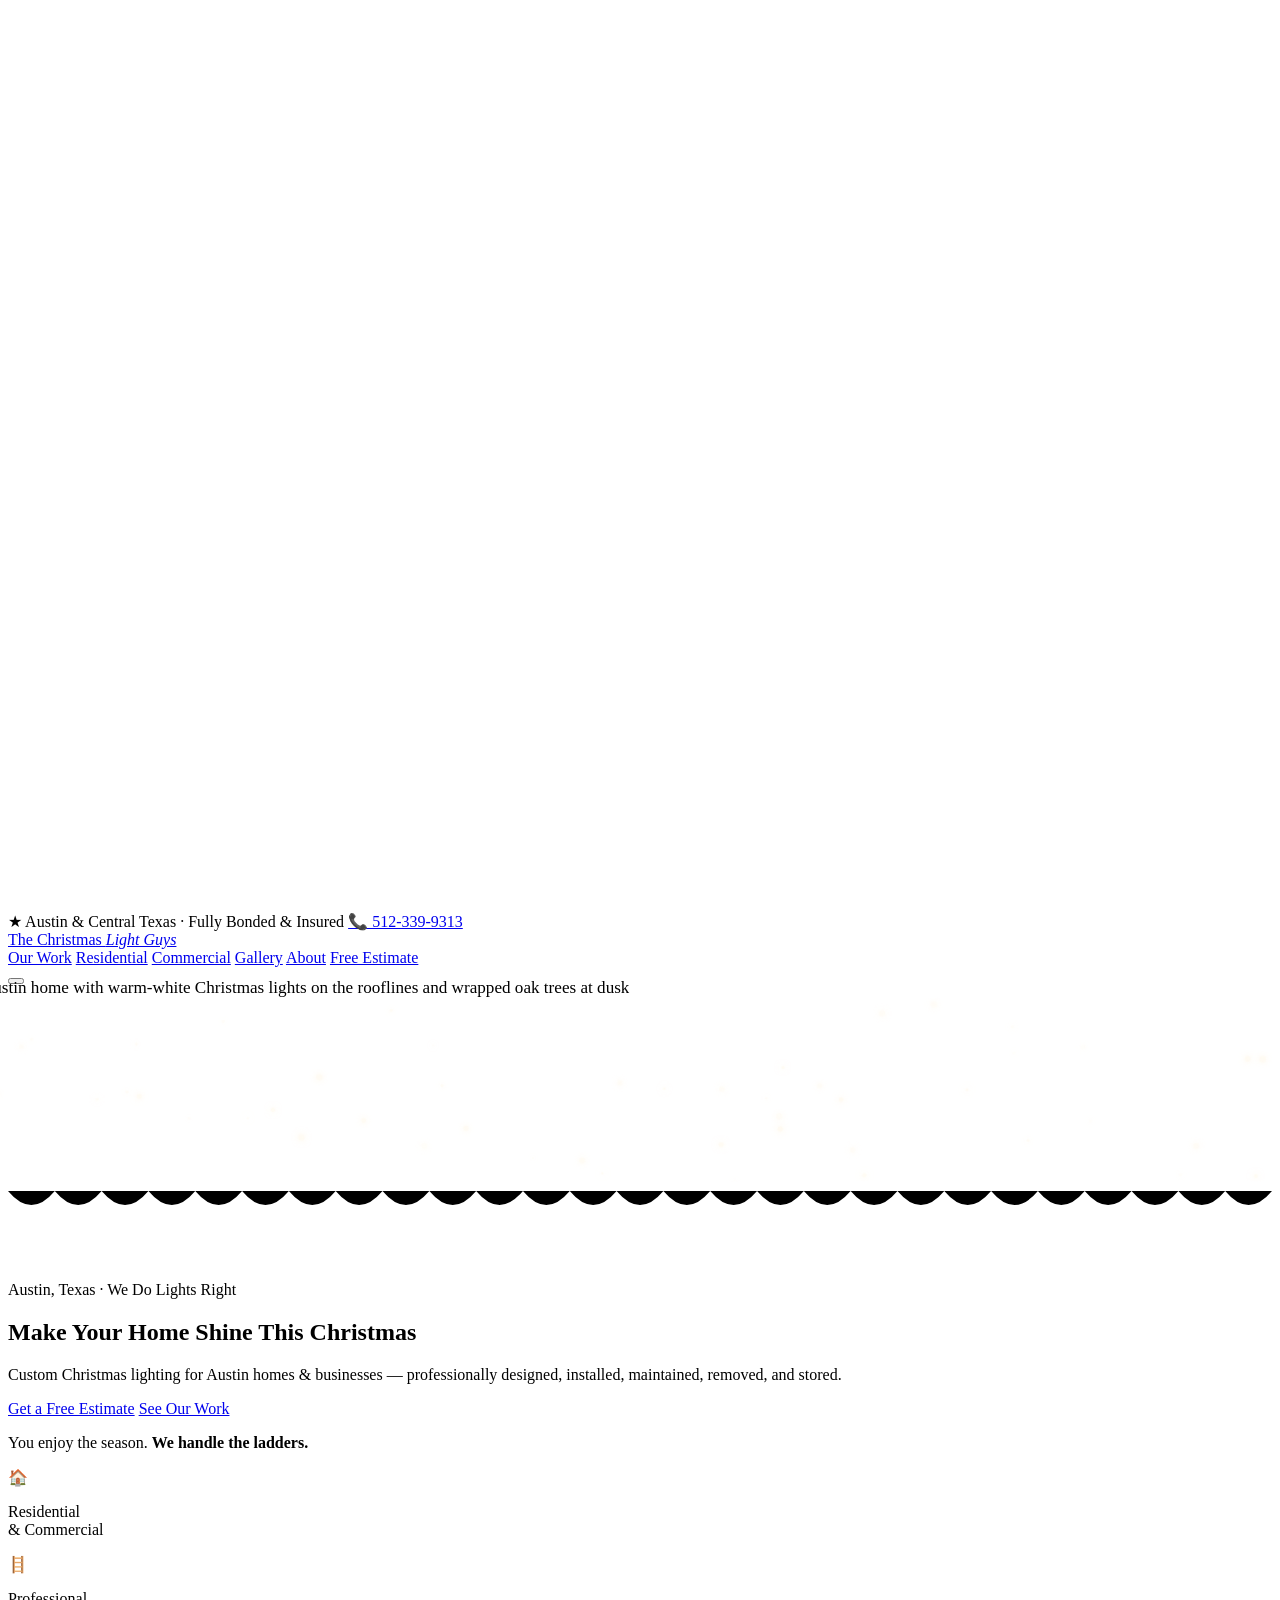
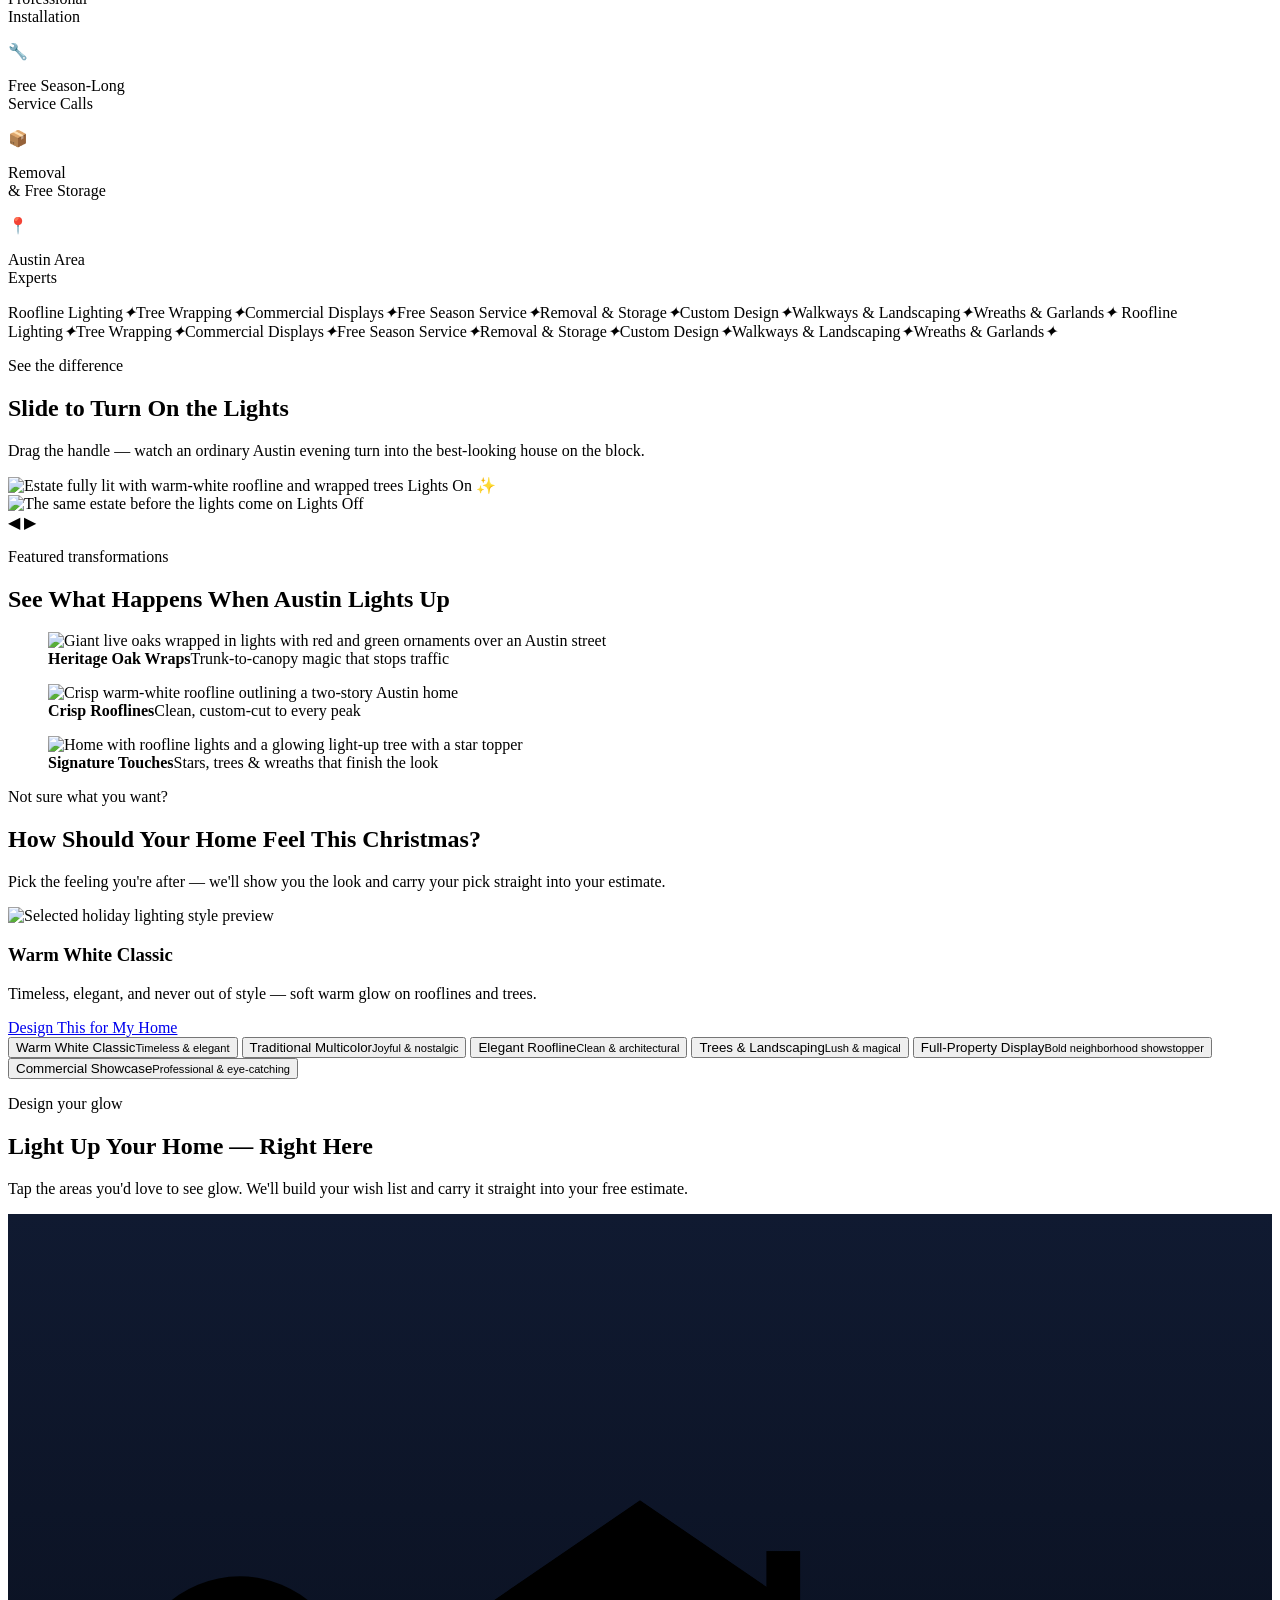
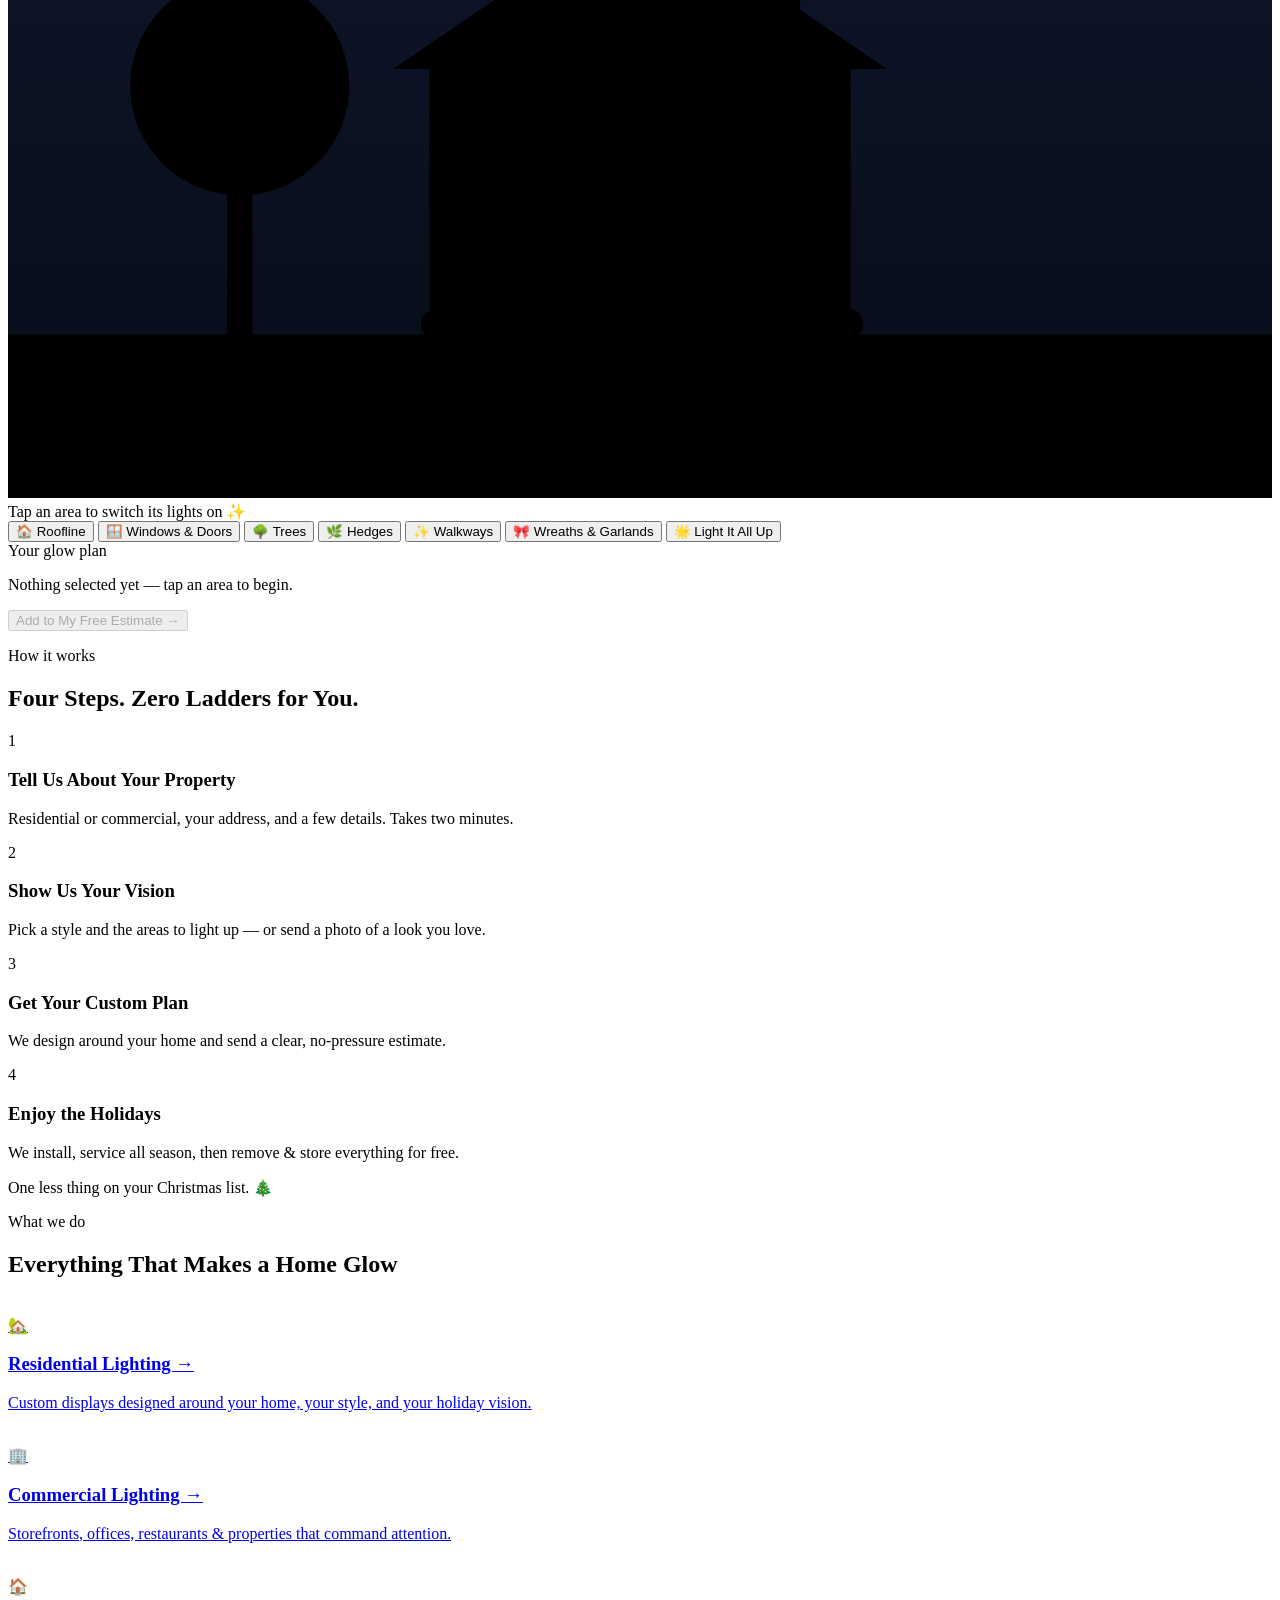
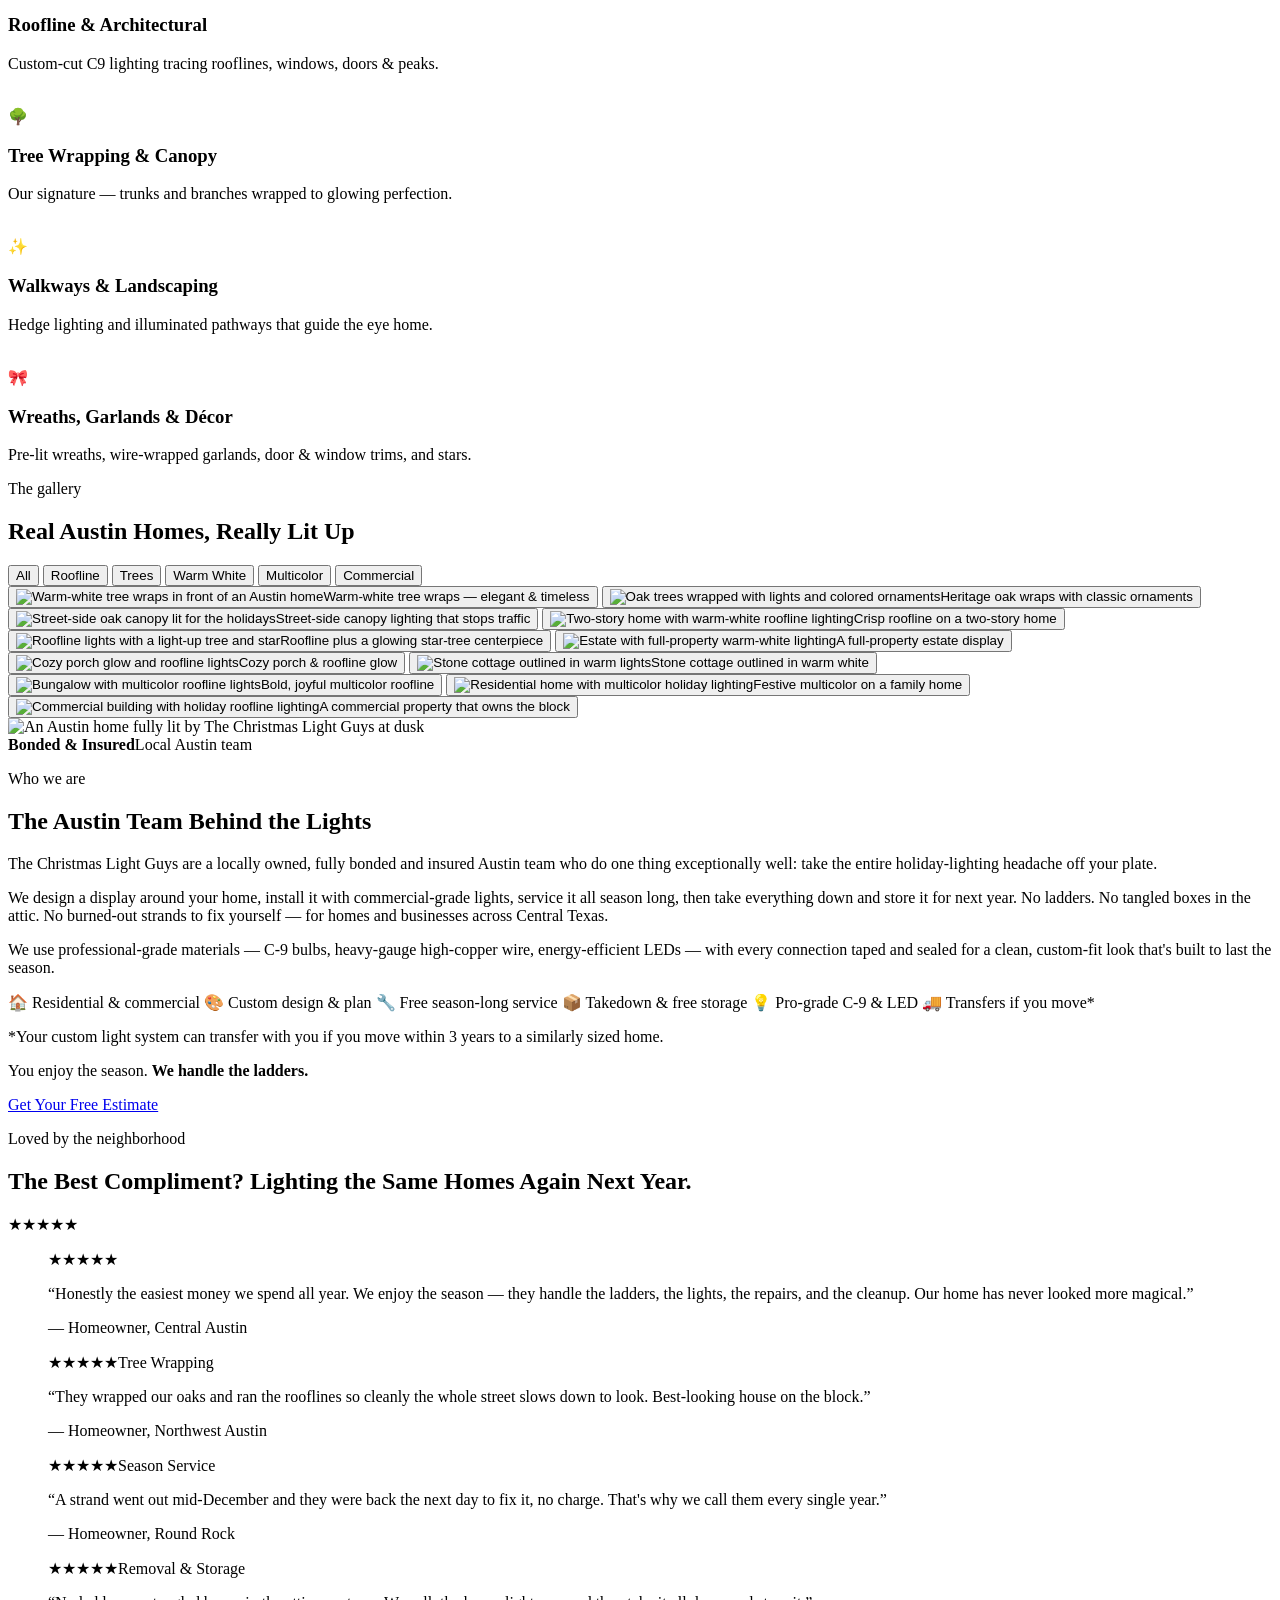
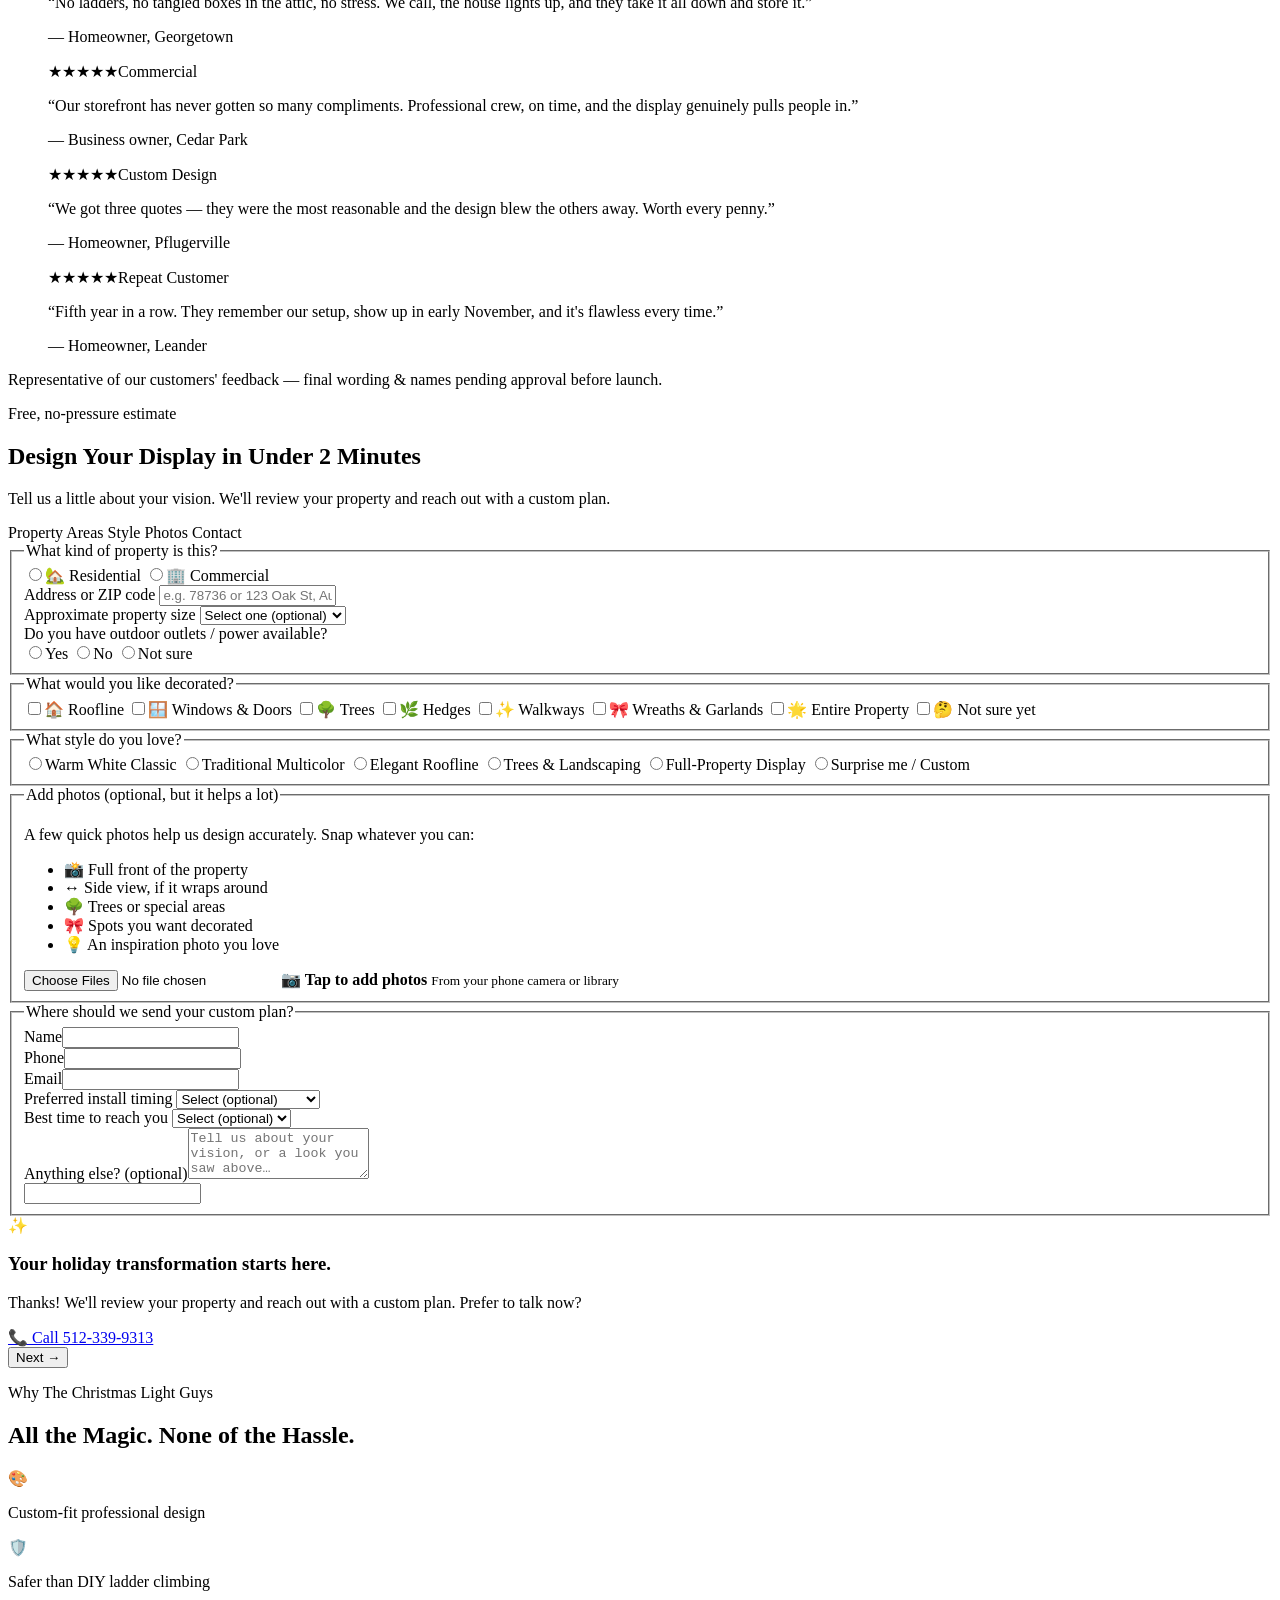
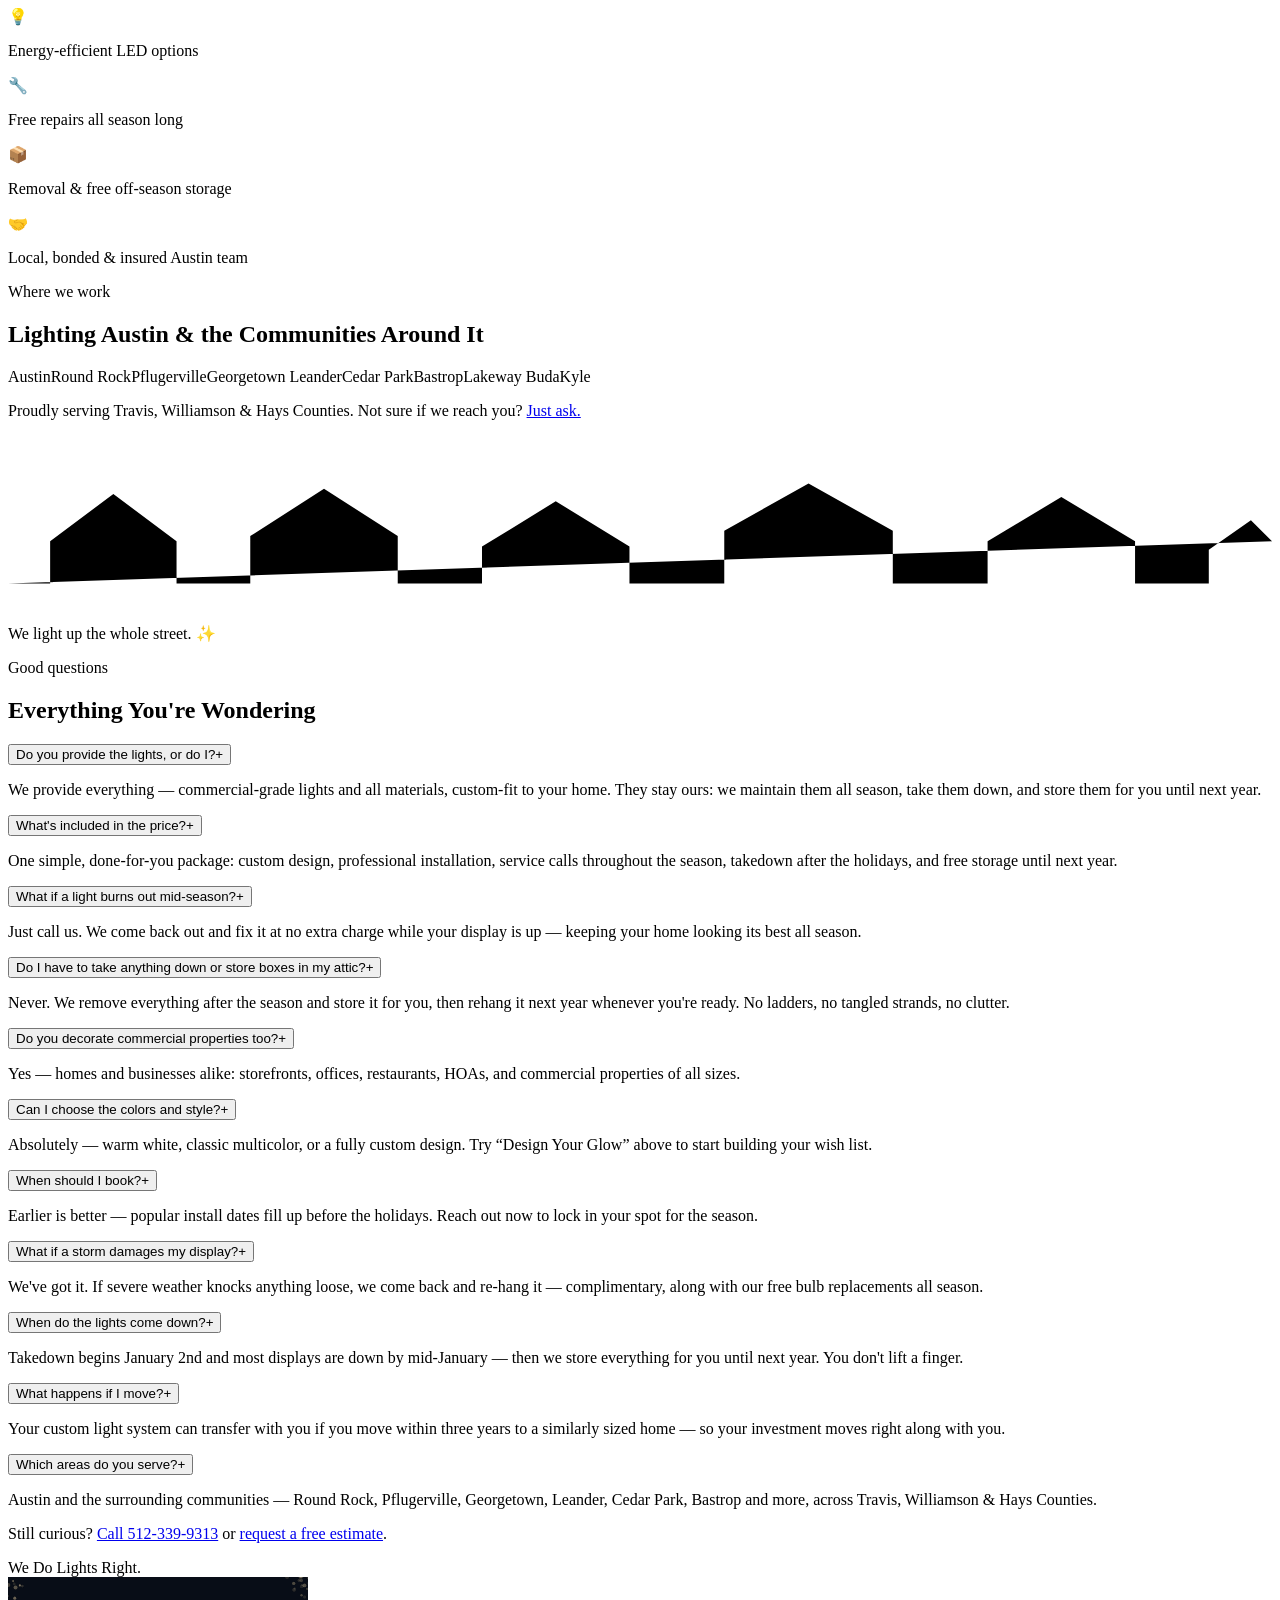
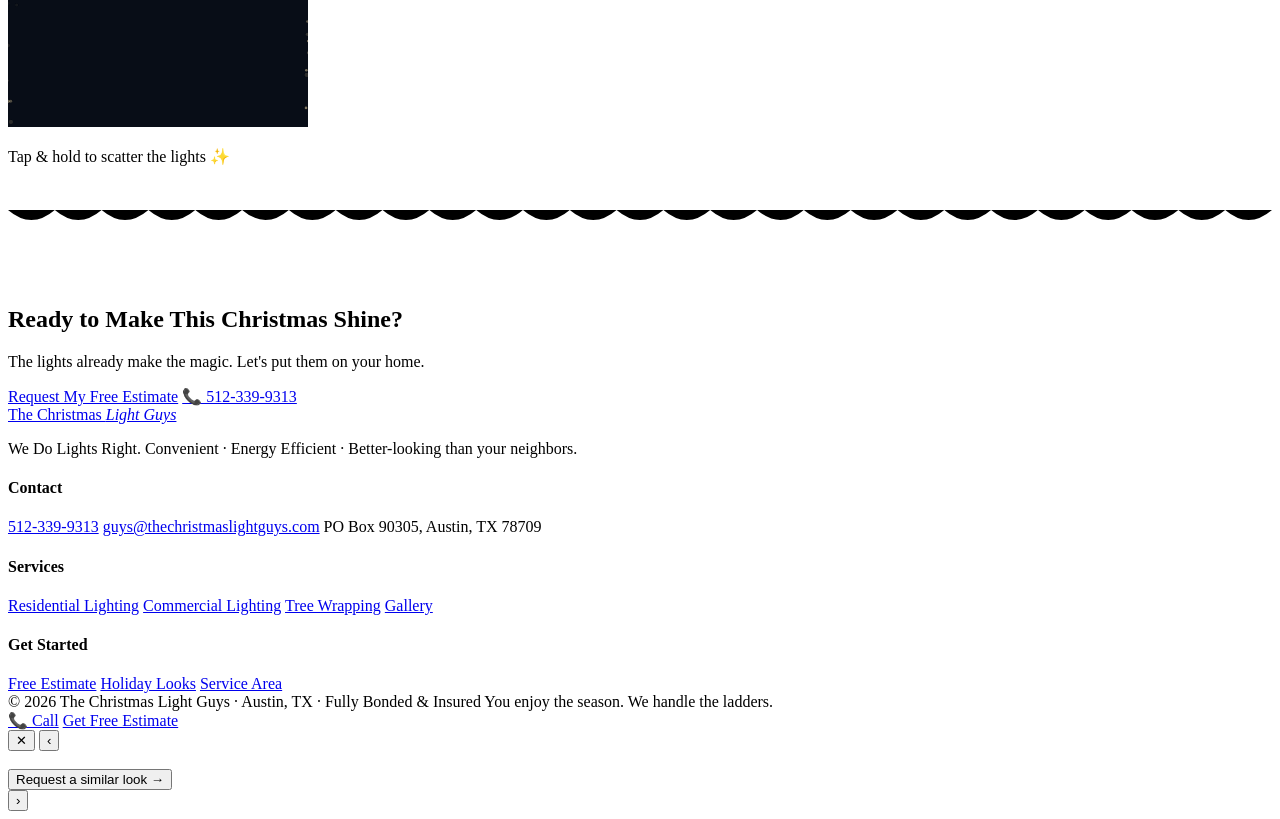
==== site/index.html @ f32d27c8 "Build the homepage Co-Authored-By: Claude Opus 4.8 <noreply@anthropic.com>" ====
<!DOCTYPE html>
<html lang="en">
<head>
<meta charset="UTF-8" />
<meta name="viewport" content="width=device-width, initial-scale=1.0" />
<title>The Christmas Light Guys | Custom Holiday Lighting in Austin, TX</title>
<meta name="description" content="Custom residential & commercial Christmas lighting for Austin and Central Texas — professionally designed, installed, maintained, removed, and stored. You enjoy the season. We handle the ladders. Free estimates: 512-339-9313." />
<meta name="theme-color" content="#070b16" />
<meta property="og:title" content="The Christmas Light Guys | Austin Holiday Lighting" />
<meta property="og:description" content="Make your home shine this Christmas. Professional holiday lighting, fully done for you — design, install, service, removal & free storage." />
<meta property="og:type" content="website" />
<meta property="og:image" content="assets/img/hero-warm-tree-home.jpg" />
<link rel="preconnect" href="https://fonts.googleapis.com" />
<link rel="preconnect" href="https://fonts.gstatic.com" crossorigin />
<link href="https://fonts.googleapis.com/css2?family=Cormorant+Garamond:wght@500;600;700&family=Fraunces:opsz,wght@9..144,500;9..144,600;9..144,700&family=Playfair+Display:ital,wght@0,600;0,700;0,800;0,900;1,700;1,800&family=Inter:wght@400;500;600;700&display=swap" rel="stylesheet" />
<link rel="stylesheet" href="assets/css/style.css" />
</head>
<body>

<!-- ===== Power-on light surge (one-time on load) ===== -->
<div class="poweron" id="poweron" aria-hidden="true"></div>
<!-- ===== Lit scroll-progress wire ===== -->
<div class="scrollglow" id="scrollGlow" aria-hidden="true"></div>
<!-- ===== Cursor light trail ===== -->
<canvas class="trail" id="trail" aria-hidden="true"></canvas>

<!-- ===== Page reveal / lights-on loader ===== -->
<div class="loader" id="loader" aria-hidden="true">
  <div class="loader__inner">
    <div class="loader__bulbs">
      <span></span><span></span><span></span><span></span><span></span>
    </div>
    <p class="loader__text">The Christmas Light Guys</p>
  </div>
</div>

<!-- ===== Top utility bar ===== -->
<div class="topbar">
  <div class="wrap topbar__inner">
    <span class="topbar__tag">★ Austin &amp; Central Texas · Fully Bonded &amp; Insured</span>
    <a class="topbar__phone" href="tel:+15123399313">📞 512-339-9313</a>
  </div>
</div>

<!-- ===== Navigation ===== -->
<header class="nav" id="nav">
  <div class="wrap nav__inner">
    <a href="#top" class="brand" aria-label="The Christmas Light Guys home">
      <span class="brand__mark" aria-hidden="true">
        <span class="brand__bulb"></span><span class="brand__bulb"></span><span class="brand__bulb"></span>
      </span>
      <span class="brand__name">The Christmas <em>Light Guys</em></span>
    </a>

    <nav class="nav__links" id="navLinks" aria-label="Primary">
      <a href="#work">Our Work</a>
      <a href="residential.html">Residential</a>
      <a href="commercial.html">Commercial</a>
      <a href="#gallery">Gallery</a>
      <a href="#about">About</a>
      <a class="nav__cta" href="#estimate">Free Estimate</a>
    </nav>

    <button class="nav__toggle" id="navToggle" aria-label="Open menu" aria-expanded="false">
      <span></span><span></span><span></span>
    </button>
  </div>
</header>

<main id="top">

  <!-- ===== HERO ===== -->
  <section class="hero" id="hero">
    <div class="hero__media" id="heroMedia">
      <!-- ===========================================================
           HERO SLIDESHOW  ·  drop-in images, no code needed
           Folder:  site/assets/img/hero/
           Save your AI images as:  hero-1.jpg, hero-2.jpg, … hero-7.jpg
           (exact lowercase names, .jpg, no spaces). Overwrite the
           placeholders and they appear automatically, in this order.
           Want fewer/more than 7? Tell me and I'll adjust the slots.
           =========================================================== -->
      <div class="hero__slides" id="heroSlides">
        <img class="hero__slide hero__img is-active" src="assets/img/hero/hero-1.jpg" alt="Austin home with warm-white Christmas lights on the rooflines and wrapped oak trees at dusk" />
        <img class="hero__slide hero__img" src="assets/img/hero/hero-2.jpg" alt="" loading="lazy" />
        <img class="hero__slide hero__img" src="assets/img/hero/hero-3.jpg" alt="" loading="lazy" />
        <img class="hero__slide hero__img" src="assets/img/hero/hero-4.jpg" alt="" loading="lazy" />
        <img class="hero__slide hero__img" src="assets/img/hero/hero-5.jpg" alt="" loading="lazy" />
        <img class="hero__slide hero__img" src="assets/img/hero/hero-6.jpg" alt="" loading="lazy" />
        <img class="hero__slide hero__img" src="assets/img/hero/hero-7.jpg" alt="" loading="lazy" />
      </div>
      <div class="hero__glow"></div>
      <div class="bokeh" id="bokeh" aria-hidden="true"></div>
      <div class="hero__vignette"></div>
      <canvas class="snow" id="snow" aria-hidden="true"></canvas>
    </div>

    <div class="garland" id="garland" aria-hidden="true"></div>

    <div class="wrap hero__content" id="heroContent">
      <p class="hero__eyebrow reveal">Austin, Texas · We Do Lights Right</p>
      <h1 class="hero__title">
        <span class="reveal hero__title-1" style="--d:.05s">Make Your Home</span>
        <span class="reveal xmas-lights" style="--d:.18s">Shine This Christmas</span>
      </h1>
      <p class="hero__sub reveal" style="--d:.32s">
        Custom Christmas lighting for Austin homes &amp; businesses — professionally
        designed, installed, maintained, removed, and stored.
      </p>
      <div class="hero__actions reveal" style="--d:.45s">
        <a href="#estimate" class="btn btn--primary btn--glow btn--pulse">Get a Free Estimate</a>
        <a href="#work" class="btn btn--ghost">See Our Work</a>
      </div>
      <p class="hero__wink reveal" style="--d:.6s">You enjoy the season. <strong>We handle the ladders.</strong></p>
    </div>

    <div class="bokeh bokeh--front" id="bokehFront" aria-hidden="true"></div>

    <a href="#trust" class="hero__scroll" aria-label="Scroll down">
      <span></span>
    </a>
  </section>

  <!-- ===== TRUST STRIP ===== -->
  <section class="trust" id="trust">
    <div class="wrap trust__grid">
      <div class="trust__item reveal"><span class="trust__ico">🏠</span><p>Residential<br>&amp; Commercial</p></div>
      <div class="trust__item reveal" style="--d:.06s"><span class="trust__ico">🪜</span><p>Professional<br>Installation</p></div>
      <div class="trust__item reveal" style="--d:.12s"><span class="trust__ico">🔧</span><p>Free Season-Long<br>Service Calls</p></div>
      <div class="trust__item reveal" style="--d:.18s"><span class="trust__ico">📦</span><p>Removal<br>&amp; Free Storage</p></div>
      <div class="trust__item reveal" style="--d:.24s"><span class="trust__ico">📍</span><p>Austin Area<br>Experts</p></div>
    </div>
  </section>

  <!-- ===== SERVICE TICKER (marquee) ===== -->
  <div class="marquee" aria-hidden="true">
    <div class="marquee__track">
      <span>Roofline Lighting</span><i>✦</i><span>Tree Wrapping</span><i>✦</i><span>Commercial Displays</span><i>✦</i><span>Free Season Service</span><i>✦</i><span>Removal &amp; Storage</span><i>✦</i><span>Custom Design</span><i>✦</i><span>Walkways &amp; Landscaping</span><i>✦</i><span>Wreaths &amp; Garlands</span><i>✦</i>
      <span>Roofline Lighting</span><i>✦</i><span>Tree Wrapping</span><i>✦</i><span>Commercial Displays</span><i>✦</i><span>Free Season Service</span><i>✦</i><span>Removal &amp; Storage</span><i>✦</i><span>Custom Design</span><i>✦</i><span>Walkways &amp; Landscaping</span><i>✦</i><span>Wreaths &amp; Garlands</span><i>✦</i>
    </div>
  </div>

  <!-- ===== LIGHTS-ON SLIDER ===== -->
  <section class="lightson" id="work">
    <div class="wrap section-head center">
      <p class="kicker reveal">See the difference</p>
      <h2 class="reveal">Slide to Turn On the Lights</h2>
      <p class="lede reveal">Drag the handle — watch an ordinary Austin evening turn into the best-looking house on the block.</p>
    </div>

    <div class="wrap">
      <div class="compare reveal" id="compare">
        <div class="compare__after">
          <img src="assets/img/estate-night.jpg" alt="Estate fully lit with warm-white roofline and wrapped trees" />
          <span class="compare__label compare__label--after">Lights On ✨</span>
        </div>
        <div class="compare__before" id="compareBefore">
          <img src="assets/img/estate-night.jpg" alt="The same estate before the lights come on" />
          <span class="compare__label compare__label--before">Lights Off</span>
        </div>
        <div class="compare__handle" id="compareHandle" role="slider" aria-label="Reveal the lights" aria-valuemin="0" aria-valuemax="100" aria-valuenow="50" tabindex="0">
          <span class="compare__grip">◀ ▶</span>
        </div>
      </div>
    </div>
  </section>

  <!-- ===== FEATURED TRANSFORMATIONS ===== -->
  <section class="showcase">
    <div class="wrap section-head">
      <p class="kicker reveal">Featured transformations</p>
      <h2 class="reveal">See What Happens When Austin Lights Up</h2>
    </div>
    <div class="wrap showcase__grid">
      <figure class="showcase__tile showcase__tile--big reveal">
        <img src="assets/img/oak-ornaments.jpg" alt="Giant live oaks wrapped in lights with red and green ornaments over an Austin street" loading="lazy" />
        <figcaption><strong>Heritage Oak Wraps</strong><span>Trunk-to-canopy magic that stops traffic</span></figcaption>
      </figure>
      <figure class="showcase__tile reveal" style="--d:.08s">
        <img src="assets/img/victorian-roofline.jpg" alt="Crisp warm-white roofline outlining a two-story Austin home" loading="lazy" />
        <figcaption><strong>Crisp Rooflines</strong><span>Clean, custom-cut to every peak</span></figcaption>
      </figure>
      <figure class="showcase__tile reveal" style="--d:.16s">
        <img src="assets/img/roofline-star-tree.jpg" alt="Home with roofline lights and a glowing light-up tree with a star topper" loading="lazy" />
        <figcaption><strong>Signature Touches</strong><span>Stars, trees &amp; wreaths that finish the look</span></figcaption>
      </figure>
    </div>
  </section>

  <!-- ===== CHOOSE YOUR HOLIDAY LOOK ===== -->
  <section class="styles" id="styles">
    <div class="wrap section-head center">
      <p class="kicker reveal">Not sure what you want?</p>
      <h2 class="reveal">How Should Your Home Feel This Christmas?</h2>
      <p class="lede reveal">Pick the feeling you're after — we'll show you the look and carry your pick straight into your estimate.</p>
    </div>

    <div class="wrap styles__layout">
      <div class="styles__stage reveal">
        <img src="assets/img/hero-warm-tree-home.jpg" alt="Selected holiday lighting style preview" id="styleImg" />
        <div class="styles__caption" id="styleCaption">
          <h3>Warm White Classic</h3>
          <p>Timeless, elegant, and never out of style — soft warm glow on rooflines and trees.</p>
          <a href="#estimate" class="btn btn--primary btn--sm" data-style-cta>Design This for My Home</a>
        </div>
      </div>

      <div class="styles__picker" id="stylePicker" role="tablist" aria-label="Holiday lighting styles">
        <button class="chip is-active" data-style="warm" data-img="assets/img/hero-warm-tree-home.jpg"
          data-title="Warm White Classic" data-desc="Timeless, elegant, and never out of style — soft warm glow on rooflines and trees."><span class="chip__t">Warm White Classic</span><small class="chip__sub">Timeless &amp; elegant</small></button>
        <button class="chip" data-style="multicolor" data-img="assets/img/colorful-bungalow.jpg"
          data-title="Traditional Multicolor" data-desc="Bright, joyful, family-favorite color — the nostalgic Christmas everyone remembers."><span class="chip__t">Traditional Multicolor</span><small class="chip__sub">Joyful &amp; nostalgic</small></button>
        <button class="chip" data-style="roofline" data-img="assets/img/victorian-roofline.jpg"
          data-title="Elegant Roofline" data-desc="Crisp, custom-cut lines that trace every peak and eave with precision."><span class="chip__t">Elegant Roofline</span><small class="chip__sub">Clean &amp; architectural</small></button>
        <button class="chip" data-style="trees" data-img="assets/img/oak-ornaments.jpg"
          data-title="Trees &amp; Landscaping" data-desc="Wrapped trunks, glowing canopies, and lit pathways that transform the whole yard."><span class="chip__t">Trees &amp; Landscaping</span><small class="chip__sub">Lush &amp; magical</small></button>
        <button class="chip" data-style="full" data-img="assets/img/estate-night.jpg"
          data-title="Full-Property Display" data-desc="The showstopper — roofline, trees, and grounds working together in harmony."><span class="chip__t">Full-Property Display</span><small class="chip__sub">Bold neighborhood showstopper</small></button>
        <button class="chip" data-style="commercial" data-img="assets/img/commercial-building.jpg"
          data-title="Commercial Showcase" data-desc="Professional displays that pull in customers and own the block."><span class="chip__t">Commercial Showcase</span><small class="chip__sub">Professional &amp; eye-catching</small></button>
      </div>
    </div>
  </section>

  <!-- ===== DESIGN YOUR GLOW (interactive) ===== -->
  <section class="glowdesign" id="design">
    <div class="wrap section-head center">
      <p class="kicker reveal">Design your glow</p>
      <h2 class="reveal">Light Up Your Home — Right Here</h2>
      <p class="lede reveal">Tap the areas you'd love to see glow. We'll build your wish list and carry it straight into your free estimate.</p>
    </div>

    <div class="wrap dg__layout">
      <div class="dg__stage reveal">
        <svg viewBox="0 0 600 420" role="img" aria-label="Illustration of a house; tap the controls to light up areas" preserveAspectRatio="xMidYMid meet">
          <defs>
            <radialGradient id="winGrad" cx="50%" cy="45%" r="65%">
              <stop offset="0%" stop-color="#fff3cf"/><stop offset="60%" stop-color="#ffcf78"/><stop offset="100%" stop-color="#e7a23c"/>
            </radialGradient>
            <linearGradient id="dgSky" x1="0" y1="0" x2="0" y2="1">
              <stop offset="0%" stop-color="#101a31"/><stop offset="100%" stop-color="#070b16"/>
            </linearGradient>
          </defs>

          <!-- sky + ground -->
          <rect x="0" y="0" width="600" height="420" fill="url(#dgSky)"/>
          <rect x="0" y="342" width="600" height="78" class="bse-ground"/>

          <!-- tree -->
          <rect x="104" y="252" width="12" height="92" class="bse-trunk"/>
          <circle cx="110" cy="224" r="52" class="bse-canopy"/>

          <!-- house base -->
          <polygon points="183,216 300,136 417,216" class="bse-roof"/>
          <rect x="200" y="216" width="200" height="128" class="bse-wall"/>
          <rect x="360" y="160" width="16" height="58" class="bse-wall"/>
          <rect x="224" y="250" width="40" height="38" class="bse-win"/>
          <rect x="336" y="250" width="40" height="38" class="bse-win"/>
          <rect x="291" y="278" width="34" height="64" class="bse-door"/>
          <rect x="196" y="330" width="210" height="14" rx="7" class="bse-hedge"/>
          <polygon points="300,344 318,344 352,418 266,418" class="bse-path"/>

          <!-- LIGHT LAYERS (off by default) -->
          <g class="glow" id="g-roofline">
            <polyline points="183,216 300,136 417,216" class="ls"/>
            <polyline points="201,217 399,217" class="ls"/>
          </g>
          <g class="glow" id="g-windows">
            <rect x="224" y="250" width="40" height="38" class="win-glow"/>
            <rect x="336" y="250" width="40" height="38" class="win-glow"/>
            <rect x="291" y="278" width="34" height="64" class="win-glow"/>
          </g>
          <g class="glow" id="g-trees">
            <circle cx="110" cy="224" r="50" class="ls"/>
            <path d="M110,340 C96,322 124,302 108,284 C96,268 122,250 110,234" class="ls"/>
          </g>
          <g class="glow" id="g-hedges">
            <path d="M200,334 H402" class="ls"/>
          </g>
          <g class="glow" id="g-walkways">
            <line x1="300" y1="346" x2="266" y2="416" class="ls"/>
            <line x1="318" y1="346" x2="352" y2="416" class="ls"/>
          </g>
          <g class="glow" id="g-wreaths">
            <path d="M212,224 Q300,252 388,224" class="ls"/>
            <circle cx="308" cy="262" r="9" class="ls ls--wreath"/>
          </g>
        </svg>
        <span class="dg__hint" id="dgHint">Tap an area to switch its lights on ✨</span>
      </div>

      <div class="dg__panel reveal">
        <div class="dg__chips" id="dgChips" role="group" aria-label="Lighting areas to design">
          <button type="button" class="dchip" data-area="roofline" data-q="Roofline" aria-pressed="false">🏠 Roofline</button>
          <button type="button" class="dchip" data-area="windows" data-q="Windows &amp; Doors" aria-pressed="false">🪟 Windows &amp; Doors</button>
          <button type="button" class="dchip" data-area="trees" data-q="Trees" aria-pressed="false">🌳 Trees</button>
          <button type="button" class="dchip" data-area="hedges" data-q="Hedges" aria-pressed="false">🌿 Hedges</button>
          <button type="button" class="dchip" data-area="walkways" data-q="Walkways" aria-pressed="false">✨ Walkways</button>
          <button type="button" class="dchip" data-area="wreaths" data-q="Wreaths &amp; Garlands" aria-pressed="false">🎀 Wreaths &amp; Garlands</button>
          <button type="button" class="dchip dchip--all" data-area="all" aria-pressed="false">🌟 Light It All Up</button>
        </div>
        <div class="dg__summary">
          <span class="dg__summary-label">Your glow plan</span>
          <p id="dgSummaryText" aria-live="polite">Nothing selected yet — tap an area to begin.</p>
        </div>
        <button type="button" class="btn btn--primary btn--glow" id="dgToEstimate" disabled>Add to My Free Estimate →</button>
      </div>
    </div>
  </section>

  <!-- ===== HOW IT WORKS ===== -->
  <section class="process" id="process">
    <div class="wrap section-head center">
      <p class="kicker reveal">How it works</p>
      <h2 class="reveal">Four Steps. Zero Ladders for You.</h2>
    </div>
    <div class="wrap process__grid">
      <div class="step reveal">
        <span class="step__num">1</span>
        <h3>Tell Us About Your Property</h3>
        <p>Residential or commercial, your address, and a few details. Takes two minutes.</p>
      </div>
      <div class="step reveal" style="--d:.08s">
        <span class="step__num">2</span>
        <h3>Show Us Your Vision</h3>
        <p>Pick a style and the areas to light up — or send a photo of a look you love.</p>
      </div>
      <div class="step reveal" style="--d:.16s">
        <span class="step__num">3</span>
        <h3>Get Your Custom Plan</h3>
        <p>We design around your home and send a clear, no-pressure estimate.</p>
      </div>
      <div class="step reveal" style="--d:.24s">
        <span class="step__num">4</span>
        <h3>Enjoy the Holidays</h3>
        <p>We install, service all season, then remove &amp; store everything for free.</p>
      </div>
    </div>
    <p class="process__wink reveal">One less thing on your Christmas list. 🎄</p>
  </section>

  <!-- ===== SERVICES ===== -->
  <section class="services" id="services">
    <div class="wrap section-head center">
      <p class="kicker reveal">What we do</p>
      <h2 class="reveal">Everything That Makes a Home Glow</h2>
    </div>
    <div class="wrap services__grid">
      <a class="svc reveal" href="residential.html">
        <img class="svc__bg" src="assets/img/residential-multicolor.jpg" alt="" loading="lazy">
        <div class="svc__body">
          <span class="svc__ico">🏡</span>
          <h3>Residential Lighting →</h3>
          <p>Custom displays designed around your home, your style, and your holiday vision.</p>
        </div>
      </a>
      <a class="svc reveal" href="commercial.html" style="--d:.06s">
        <img class="svc__bg" src="assets/img/commercial-building.jpg" alt="" loading="lazy">
        <div class="svc__body">
          <span class="svc__ico">🏢</span>
          <h3>Commercial Lighting →</h3>
          <p>Storefronts, offices, restaurants &amp; properties that command attention.</p>
        </div>
      </a>
      <article class="svc reveal" style="--d:.12s">
        <img class="svc__bg" src="assets/img/victorian-roofline.jpg" alt="" loading="lazy">
        <div class="svc__body">
          <span class="svc__ico">🏠</span>
          <h3>Roofline &amp; Architectural</h3>
          <p>Custom-cut C9 lighting tracing rooflines, windows, doors &amp; peaks.</p>
        </div>
      </article>
      <article class="svc reveal">
        <img class="svc__bg" src="assets/img/oak-ornaments.jpg" alt="" loading="lazy">
        <div class="svc__body">
          <span class="svc__ico">🌳</span>
          <h3>Tree Wrapping &amp; Canopy</h3>
          <p>Our signature — trunks and branches wrapped to glowing perfection.</p>
        </div>
      </article>
      <article class="svc reveal" style="--d:.06s">
        <img class="svc__bg" src="assets/img/estate-night.jpg" alt="" loading="lazy">
        <div class="svc__body">
          <span class="svc__ico">✨</span>
          <h3>Walkways &amp; Landscaping</h3>
          <p>Hedge lighting and illuminated pathways that guide the eye home.</p>
        </div>
      </article>
      <article class="svc reveal" style="--d:.12s">
        <img class="svc__bg" src="assets/img/roofline-star-tree.jpg" alt="" loading="lazy">
        <div class="svc__body">
          <span class="svc__ico">🎀</span>
          <h3>Wreaths, Garlands &amp; Décor</h3>
          <p>Pre-lit wreaths, wire-wrapped garlands, door &amp; window trims, and stars.</p>
        </div>
      </article>
    </div>
  </section>

  <!-- ===== GALLERY ===== -->
  <section class="gallery" id="gallery">
    <div class="wrap section-head center">
      <p class="kicker reveal">The gallery</p>
      <h2 class="reveal">Real Austin Homes, Really Lit Up</h2>
    </div>

    <div class="wrap gallery__filters reveal" id="galleryFilters">
      <button class="filter is-active" data-filter="all">All</button>
      <button class="filter" data-filter="roofline">Roofline</button>
      <button class="filter" data-filter="trees">Trees</button>
      <button class="filter" data-filter="warm">Warm White</button>
      <button class="filter" data-filter="color">Multicolor</button>
      <button class="filter" data-filter="commercial">Commercial</button>
    </div>

    <div class="wrap gallery__grid" id="galleryGrid">
      <button class="gitem reveal" data-cat="trees warm" data-src="assets/img/hero-warm-tree-home.jpg" data-style="Warm White Classic" data-cap="Warm-white tree wraps — elegant &amp; timeless"><img src="assets/img/hero-warm-tree-home.jpg" alt="Warm-white tree wraps in front of an Austin home" loading="lazy"><span class="gitem__cap">Warm-white tree wraps — elegant &amp; timeless</span></button>
      <button class="gitem reveal" data-cat="trees" data-src="assets/img/oak-ornaments.jpg" data-style="Trees &amp; Landscaping" data-cap="Heritage oak wraps with classic ornaments"><img src="assets/img/oak-ornaments.jpg" alt="Oak trees wrapped with lights and colored ornaments" loading="lazy"><span class="gitem__cap">Heritage oak wraps with classic ornaments</span></button>
      <button class="gitem reveal" data-cat="trees warm" data-src="assets/img/oak-canopy-street.jpg" data-style="Trees &amp; Landscaping" data-cap="Street-side canopy lighting that stops traffic"><img src="assets/img/oak-canopy-street.jpg" alt="Street-side oak canopy lit for the holidays" loading="lazy"><span class="gitem__cap">Street-side canopy lighting that stops traffic</span></button>
      <button class="gitem reveal" data-cat="roofline warm" data-src="assets/img/victorian-roofline.jpg" data-style="Elegant Roofline" data-cap="Crisp roofline on a two-story home"><img src="assets/img/victorian-roofline.jpg" alt="Two-story home with warm-white roofline lighting" loading="lazy"><span class="gitem__cap">Crisp roofline on a two-story home</span></button>
      <button class="gitem reveal" data-cat="roofline warm" data-src="assets/img/roofline-star-tree.jpg" data-style="Elegant Roofline" data-cap="Roofline plus a glowing star-tree centerpiece"><img src="assets/img/roofline-star-tree.jpg" alt="Roofline lights with a light-up tree and star" loading="lazy"><span class="gitem__cap">Roofline plus a glowing star-tree centerpiece</span></button>
      <button class="gitem reveal" data-cat="warm" data-src="assets/img/estate-night.jpg" data-style="Full-Property Display" data-cap="A full-property estate display"><img src="assets/img/estate-night.jpg" alt="Estate with full-property warm-white lighting" loading="lazy"><span class="gitem__cap">A full-property estate display</span></button>
      <button class="gitem reveal" data-cat="roofline warm" data-src="assets/img/porch-glow.jpg" data-style="Warm White Classic" data-cap="Cozy porch &amp; roofline glow"><img src="assets/img/porch-glow.jpg" alt="Cozy porch glow and roofline lights" loading="lazy"><span class="gitem__cap">Cozy porch &amp; roofline glow</span></button>
      <button class="gitem reveal" data-cat="roofline warm" data-src="assets/img/stone-cottage.jpg" data-style="Warm White Classic" data-cap="Stone cottage outlined in warm white"><img src="assets/img/stone-cottage.jpg" alt="Stone cottage outlined in warm lights" loading="lazy"><span class="gitem__cap">Stone cottage outlined in warm white</span></button>
      <button class="gitem reveal" data-cat="color" data-src="assets/img/colorful-bungalow.jpg" data-style="Traditional Multicolor" data-cap="Bold, joyful multicolor roofline"><img src="assets/img/colorful-bungalow.jpg" alt="Bungalow with multicolor roofline lights" loading="lazy"><span class="gitem__cap">Bold, joyful multicolor roofline</span></button>
      <button class="gitem reveal" data-cat="color" data-src="assets/img/residential-multicolor.jpg" data-style="Traditional Multicolor" data-cap="Festive multicolor on a family home"><img src="assets/img/residential-multicolor.jpg" alt="Residential home with multicolor holiday lighting" loading="lazy"><span class="gitem__cap">Festive multicolor on a family home</span></button>
      <button class="gitem reveal" data-cat="commercial" data-src="assets/img/commercial-building.jpg" data-style="Full-Property Display" data-cap="A commercial property that owns the block"><img src="assets/img/commercial-building.jpg" alt="Commercial building with holiday roofline lighting" loading="lazy"><span class="gitem__cap">A commercial property that owns the block</span></button>
    </div>
  </section>

  <!-- ===== ABOUT ===== -->
  <section class="about" id="about">
    <div class="wrap about__layout">
      <div class="about__media reveal">
        <img src="assets/img/estate-night.jpg" alt="An Austin home fully lit by The Christmas Light Guys at dusk" loading="lazy" />
        <div class="about__badge"><strong>Bonded &amp; Insured</strong><span>Local Austin team</span></div>
      </div>
      <div class="about__body">
        <p class="kicker reveal">Who we are</p>
        <h2 class="reveal">The Austin Team Behind the Lights</h2>
        <p class="reveal">The Christmas Light Guys are a locally owned, fully bonded and insured Austin team who do one thing exceptionally well: take the entire holiday-lighting headache off your plate.</p>
        <p class="reveal">We design a display around your home, install it with commercial-grade lights, service it all season long, then take everything down and store it for next year. No ladders. No tangled boxes in the attic. No burned-out strands to fix yourself — for homes and businesses across Central Texas.</p>
        <p class="reveal">We use professional-grade materials — C-9 bulbs, heavy-gauge high-copper wire, energy-efficient LEDs — with every connection taped and sealed for a clean, custom-fit look that's built to last the season.</p>
        <div class="about__points reveal">
          <span>🏠 Residential &amp; commercial</span>
          <span>🎨 Custom design &amp; plan</span>
          <span>🔧 Free season-long service</span>
          <span>📦 Takedown &amp; free storage</span>
          <span>💡 Pro-grade C-9 &amp; LED</span>
          <span>🚚 Transfers if you move*</span>
        </div>
        <p class="about__note reveal">*Your custom light system can transfer with you if you move within 3 years to a similarly sized home.</p>
        <p class="about__wink reveal">You enjoy the season. <strong>We handle the ladders.</strong></p>
        <a href="#estimate" class="btn btn--primary btn--glow reveal">Get Your Free Estimate</a>
      </div>
    </div>
  </section>

  <!-- ===== TESTIMONIALS ===== -->
  <section class="reviews">
    <div class="wrap section-head center">
      <p class="kicker reveal">Loved by the neighborhood</p>
      <h2 class="reveal">The Best Compliment? Lighting the Same Homes Again Next Year.</h2>
      <div class="reviews__stars reveal" aria-label="Five out of five stars">★★★★★</div>
    </div>
    <div class="wrap reviews__grid">
      <blockquote class="review review--featured reveal">
        <div class="review__stars" aria-label="Five out of five stars">★★★★★</div>
        <p>“Honestly the easiest money we spend all year. We enjoy the season — they handle the ladders, the lights, the repairs, and the cleanup. Our home has never looked more magical.”</p>
        <footer>— Homeowner, Central&nbsp;Austin</footer>
      </blockquote>

      <blockquote class="review reveal">
        <div class="review__top"><span class="review__stars" aria-label="Five out of five stars">★★★★★</span><span class="review__tag">Tree Wrapping</span></div>
        <p>“They wrapped our oaks and ran the rooflines so cleanly the whole street slows down to look. Best-looking house on the block.”</p>
        <footer>— Homeowner, Northwest&nbsp;Austin</footer>
      </blockquote>
      <blockquote class="review reveal" style="--d:.06s">
        <div class="review__top"><span class="review__stars" aria-label="Five out of five stars">★★★★★</span><span class="review__tag">Season Service</span></div>
        <p>“A strand went out mid-December and they were back the next day to fix it, no charge. That's why we call them every single year.”</p>
        <footer>— Homeowner, Round&nbsp;Rock</footer>
      </blockquote>
      <blockquote class="review reveal" style="--d:.12s">
        <div class="review__top"><span class="review__stars" aria-label="Five out of five stars">★★★★★</span><span class="review__tag">Removal &amp; Storage</span></div>
        <p>“No ladders, no tangled boxes in the attic, no stress. We call, the house lights up, and they take it all down and store it.”</p>
        <footer>— Homeowner, Georgetown</footer>
      </blockquote>
      <blockquote class="review reveal">
        <div class="review__top"><span class="review__stars" aria-label="Five out of five stars">★★★★★</span><span class="review__tag">Commercial</span></div>
        <p>“Our storefront has never gotten so many compliments. Professional crew, on time, and the display genuinely pulls people in.”</p>
        <footer>— Business owner, Cedar&nbsp;Park</footer>
      </blockquote>
      <blockquote class="review reveal" style="--d:.06s">
        <div class="review__top"><span class="review__stars" aria-label="Five out of five stars">★★★★★</span><span class="review__tag">Custom Design</span></div>
        <p>“We got three quotes — they were the most reasonable and the design blew the others away. Worth every penny.”</p>
        <footer>— Homeowner, Pflugerville</footer>
      </blockquote>
      <blockquote class="review reveal" style="--d:.12s">
        <div class="review__top"><span class="review__stars" aria-label="Five out of five stars">★★★★★</span><span class="review__tag">Repeat Customer</span></div>
        <p>“Fifth year in a row. They remember our setup, show up in early November, and it's flawless every time.”</p>
        <footer>— Homeowner, Leander</footer>
      </blockquote>
    </div>
    <p class="reviews__note">Representative of our customers' feedback — final wording &amp; names pending approval before launch.</p>
  </section>

  <!-- ===== GUIDED ESTIMATE ===== -->
  <section class="estimate" id="estimate">
    <div class="estimate__aurora" aria-hidden="true"><span></span><span></span><span></span></div>
    <div class="wrap section-head center">
      <p class="kicker reveal">Free, no-pressure estimate</p>
      <h2 class="reveal">Design Your Display in Under 2 Minutes</h2>
      <p class="lede reveal">Tell us a little about your vision. We'll review your property and reach out with a custom plan.</p>
    </div>

    <div class="wrap quote reveal">
      <div class="quote__progress" id="quoteProgress">
        <span class="is-active" data-dot="0">Property</span>
        <span data-dot="1">Areas</span>
        <span data-dot="2">Style</span>
        <span data-dot="3">Photos</span>
        <span data-dot="4">Contact</span>
      </div>

      <form id="quoteForm" novalidate>
        <!-- Step 1 -->
        <fieldset class="qstep is-active" data-step="0">
          <legend>What kind of property is this?</legend>
          <div class="optcards" data-single>
            <label class="opt"><input type="radio" name="property" value="Residential" required><span>🏡 Residential</span></label>
            <label class="opt"><input type="radio" name="property" value="Commercial"><span>🏢 Commercial</span></label>
          </div>
          <div class="field">
            <label for="zip">Address or ZIP code</label>
            <input type="text" id="zip" name="zip" placeholder="e.g. 78736 or 123 Oak St, Austin" autocomplete="postal-code" required>
          </div>
          <div class="field">
            <label for="size">Approximate property size</label>
            <select id="size" name="size">
              <option value="">Select one (optional)</option>
              <option>Small / single story</option>
              <option>Medium / two story</option>
              <option>Large / estate</option>
              <option>Commercial property</option>
            </select>
          </div>
          <div class="field">
            <label>Do you have outdoor outlets / power available?</label>
            <div class="optcards optcards--mini" data-single>
              <label class="opt"><input type="radio" name="outlets" value="Yes"><span>Yes</span></label>
              <label class="opt"><input type="radio" name="outlets" value="No"><span>No</span></label>
              <label class="opt"><input type="radio" name="outlets" value="Not sure"><span>Not sure</span></label>
            </div>
          </div>
        </fieldset>

        <!-- Step 2 -->
        <fieldset class="qstep" data-step="1">
          <legend>What would you like decorated?</legend>
          <div class="optcards">
            <label class="opt"><input type="checkbox" name="areas" value="Roofline"><span>🏠 Roofline</span></label>
            <label class="opt"><input type="checkbox" name="areas" value="Windows &amp; Doors"><span>🪟 Windows &amp; Doors</span></label>
            <label class="opt"><input type="checkbox" name="areas" value="Trees"><span>🌳 Trees</span></label>
            <label class="opt"><input type="checkbox" name="areas" value="Hedges"><span>🌿 Hedges</span></label>
            <label class="opt"><input type="checkbox" name="areas" value="Walkways"><span>✨ Walkways</span></label>
            <label class="opt"><input type="checkbox" name="areas" value="Wreaths &amp; Garlands"><span>🎀 Wreaths &amp; Garlands</span></label>
            <label class="opt"><input type="checkbox" name="areas" value="Entire Property"><span>🌟 Entire Property</span></label>
            <label class="opt"><input type="checkbox" name="areas" value="Not sure yet"><span>🤔 Not sure yet</span></label>
          </div>
        </fieldset>

        <!-- Step 3 -->
        <fieldset class="qstep" data-step="2">
          <legend>What style do you love?</legend>
          <div class="optcards optcards--style" data-single>
            <label class="opt"><input type="radio" name="style" value="Warm White Classic"><span>Warm White Classic</span></label>
            <label class="opt"><input type="radio" name="style" value="Traditional Multicolor"><span>Traditional Multicolor</span></label>
            <label class="opt"><input type="radio" name="style" value="Elegant Roofline"><span>Elegant Roofline</span></label>
            <label class="opt"><input type="radio" name="style" value="Trees &amp; Landscaping"><span>Trees &amp; Landscaping</span></label>
            <label class="opt"><input type="radio" name="style" value="Full-Property Display"><span>Full-Property Display</span></label>
            <label class="opt"><input type="radio" name="style" value="Surprise me / Custom"><span>Surprise me / Custom</span></label>
          </div>
        </fieldset>

        <!-- Step 4 -->
        <fieldset class="qstep" data-step="3">
          <legend>Add photos (optional, but it helps a lot)</legend>
          <p class="qhint">A few quick photos help us design accurately. Snap whatever you can:</p>
          <ul class="shotlist">
            <li>📸 Full front of the property</li>
            <li>↔️ Side view, if it wraps around</li>
            <li>🌳 Trees or special areas</li>
            <li>🎀 Spots you want decorated</li>
            <li>💡 An inspiration photo you love</li>
          </ul>
          <label class="upload" id="uploadBox">
            <input type="file" id="photos" name="photos" accept="image/*" multiple>
            <span class="upload__inner">
              <strong>📷 Tap to add photos</strong>
              <small>From your phone camera or library</small>
            </span>
          </label>
          <div class="upload__previews" id="previews"></div>
        </fieldset>

        <!-- Step 5 -->
        <fieldset class="qstep" data-step="4">
          <legend>Where should we send your custom plan?</legend>
          <div class="field-row">
            <div class="field"><label for="name">Name</label><input type="text" id="name" name="name" autocomplete="name" required></div>
            <div class="field"><label for="phone">Phone</label><input type="tel" id="phone" name="phone" autocomplete="tel" required></div>
          </div>
          <div class="field"><label for="email">Email</label><input type="email" id="email" name="email" autocomplete="email" required></div>
          <div class="field-row">
            <div class="field">
              <label for="timing">Preferred install timing</label>
              <select id="timing" name="timing">
                <option value="">Select (optional)</option>
                <option>As soon as possible</option>
                <option>Before Thanksgiving</option>
                <option>Early December</option>
                <option>Just exploring</option>
              </select>
            </div>
            <div class="field">
              <label for="besttime">Best time to reach you</label>
              <select id="besttime" name="besttime">
                <option value="">Select (optional)</option>
                <option>Morning</option><option>Afternoon</option><option>Evening</option>
              </select>
            </div>
          </div>
          <div class="field"><label for="notes">Anything else? (optional)</label><textarea id="notes" name="notes" rows="3" placeholder="Tell us about your vision, or a look you saw above…"></textarea></div>
          <!-- spam honeypot: real people never fill this -->
          <input type="text" name="_honey" class="hp" tabindex="-1" autocomplete="off" aria-hidden="true" />
        </fieldset>

        <!-- Confirmation -->
        <div class="qstep qdone" data-step="5">
          <div class="qdone__mark" id="qdoneMark">✨</div>
          <h3 id="qdoneTitle">Your holiday transformation starts here.</h3>
          <p id="qdoneMsg">Thanks! We'll review your property and reach out with a custom plan. Prefer to talk now?</p>
          <div class="qdone__actions">
            <a class="btn btn--primary" href="tel:+15123399313">📞 Call 512-339-9313</a>
            <a class="btn btn--ghost" id="qdoneEmail" href="mailto:guys@thechristmaslightguys.com" hidden>📧 Finish by email</a>
          </div>
        </div>

        <div class="qnav" id="qnav">
          <button type="button" class="btn btn--ghost" id="qback" hidden>← Back</button>
          <button type="button" class="btn btn--primary btn--glow" id="qnext">Next →</button>
          <button type="submit" class="btn btn--primary btn--glow" id="qsubmit" hidden>Send My Request ✨</button>
        </div>
      </form>
    </div>
  </section>

  <!-- ===== WHY US ===== -->
  <section class="why">
    <div class="wrap section-head center">
      <p class="kicker reveal">Why The Christmas Light Guys</p>
      <h2 class="reveal">All the Magic. None of the Hassle.</h2>
    </div>
    <div class="wrap why__grid">
      <div class="why__item reveal"><span>🎨</span><p>Custom-fit professional design</p></div>
      <div class="why__item reveal" style="--d:.05s"><span>🛡️</span><p>Safer than DIY ladder climbing</p></div>
      <div class="why__item reveal" style="--d:.1s"><span>💡</span><p>Energy-efficient LED options</p></div>
      <div class="why__item reveal" style="--d:.15s"><span>🔧</span><p>Free repairs all season long</p></div>
      <div class="why__item reveal" style="--d:.2s"><span>📦</span><p>Removal &amp; free off-season storage</p></div>
      <div class="why__item reveal" style="--d:.25s"><span>🤝</span><p>Local, bonded &amp; insured Austin team</p></div>
    </div>
  </section>

  <!-- ===== SERVICE AREA ===== -->
  <section class="area" id="area">
    <div class="wrap section-head center">
      <p class="kicker reveal">Where we work</p>
      <h2 class="reveal">Lighting Austin &amp; the Communities Around It</h2>
    </div>
    <div class="wrap area__tags reveal">
      <span>Austin</span><span>Round Rock</span><span>Pflugerville</span><span>Georgetown</span>
      <span>Leander</span><span>Cedar Park</span><span>Bastrop</span><span>Lakeway</span>
      <span>Buda</span><span>Kyle</span>
    </div>
    <p class="area__counties reveal">Proudly serving Travis, Williamson &amp; Hays Counties. Not sure if we reach you? <a href="tel:+15123399313">Just ask.</a></p>
  </section>

  <!-- ===== ROOFLINE DRAW-ON DIVIDER ===== -->
  <section class="roofdraw" id="roofdraw">
    <svg class="roofdraw__svg" id="roofSvg" viewBox="0 0 1200 160" preserveAspectRatio="xMidYMax meet" aria-hidden="true">
      <defs><clipPath id="rfClip"><rect id="rfClipRect" x="0" y="0" width="1200" height="160"/></clipPath></defs>
      <path class="rf-house" d="M0,140 L40,140 L40,100 L100,55 L160,100 L160,140 L230,140 L230,95 L300,50 L370,95 L370,140 L450,140 L450,105 L520,62 L590,105 L590,140 L680,140 L680,90 L760,45 L840,90 L840,140 L930,140 L930,100 L1000,58 L1070,100 L1070,140 L1140,140 L1140,108 L1180,80 L1200,100"/>
      <g clip-path="url(#rfClip)">
        <path class="rf-lights" d="M0,140 L40,140 L40,100 L100,55 L160,100 L160,140 L230,140 L230,95 L300,50 L370,95 L370,140 L450,140 L450,105 L520,62 L590,105 L590,140 L680,140 L680,90 L760,45 L840,90 L840,140 L930,140 L930,100 L1000,58 L1070,100 L1070,140 L1140,140 L1140,108 L1180,80 L1200,100"/>
      </g>
    </svg>
    <p class="roofdraw__cap reveal">We light up the whole street. ✨</p>
  </section>

  <!-- ===== FAQ ===== -->
  <section class="faq" id="faq">
    <div class="wrap section-head center">
      <p class="kicker reveal">Good questions</p>
      <h2 class="reveal">Everything You're Wondering</h2>
    </div>
    <div class="wrap faq__list" id="faqList">
      <div class="faq__item reveal">
        <button class="faq__q" aria-expanded="false">Do you provide the lights, or do I?<span class="faq__icon" aria-hidden="true">+</span></button>
        <div class="faq__a"><p>We provide everything — commercial-grade lights and all materials, custom-fit to your home. They stay ours: we maintain them all season, take them down, and store them for you until next year.</p></div>
      </div>
      <div class="faq__item reveal">
        <button class="faq__q" aria-expanded="false">What's included in the price?<span class="faq__icon" aria-hidden="true">+</span></button>
        <div class="faq__a"><p>One simple, done-for-you package: custom design, professional installation, service calls throughout the season, takedown after the holidays, and free storage until next year.</p></div>
      </div>
      <div class="faq__item reveal">
        <button class="faq__q" aria-expanded="false">What if a light burns out mid-season?<span class="faq__icon" aria-hidden="true">+</span></button>
        <div class="faq__a"><p>Just call us. We come back out and fix it at no extra charge while your display is up — keeping your home looking its best all season.</p></div>
      </div>
      <div class="faq__item reveal">
        <button class="faq__q" aria-expanded="false">Do I have to take anything down or store boxes in my attic?<span class="faq__icon" aria-hidden="true">+</span></button>
        <div class="faq__a"><p>Never. We remove everything after the season and store it for you, then rehang it next year whenever you're ready. No ladders, no tangled strands, no clutter.</p></div>
      </div>
      <div class="faq__item reveal">
        <button class="faq__q" aria-expanded="false">Do you decorate commercial properties too?<span class="faq__icon" aria-hidden="true">+</span></button>
        <div class="faq__a"><p>Yes — homes and businesses alike: storefronts, offices, restaurants, HOAs, and commercial properties of all sizes.</p></div>
      </div>
      <div class="faq__item reveal">
        <button class="faq__q" aria-expanded="false">Can I choose the colors and style?<span class="faq__icon" aria-hidden="true">+</span></button>
        <div class="faq__a"><p>Absolutely — warm white, classic multicolor, or a fully custom design. Try “Design Your Glow” above to start building your wish list.</p></div>
      </div>
      <div class="faq__item reveal">
        <button class="faq__q" aria-expanded="false">When should I book?<span class="faq__icon" aria-hidden="true">+</span></button>
        <div class="faq__a"><p>Earlier is better — popular install dates fill up before the holidays. Reach out now to lock in your spot for the season.</p></div>
      </div>
      <div class="faq__item reveal">
        <button class="faq__q" aria-expanded="false">What if a storm damages my display?<span class="faq__icon" aria-hidden="true">+</span></button>
        <div class="faq__a"><p>We've got it. If severe weather knocks anything loose, we come back and re-hang it — complimentary, along with our free bulb replacements all season.</p></div>
      </div>
      <div class="faq__item reveal">
        <button class="faq__q" aria-expanded="false">When do the lights come down?<span class="faq__icon" aria-hidden="true">+</span></button>
        <div class="faq__a"><p>Takedown begins January 2nd and most displays are down by mid-January — then we store everything for you until next year. You don't lift a finger.</p></div>
      </div>
      <div class="faq__item reveal">
        <button class="faq__q" aria-expanded="false">What happens if I move?<span class="faq__icon" aria-hidden="true">+</span></button>
        <div class="faq__a"><p>Your custom light system can transfer with you if you move within three years to a similarly sized home — so your investment moves right along with you.</p></div>
      </div>
      <div class="faq__item reveal">
        <button class="faq__q" aria-expanded="false">Which areas do you serve?<span class="faq__icon" aria-hidden="true">+</span></button>
        <div class="faq__a"><p>Austin and the surrounding communities — Round Rock, Pflugerville, Georgetown, Leander, Cedar Park, Bastrop and more, across Travis, Williamson &amp; Hays Counties.</p></div>
      </div>
    </div>
    <p class="faq__more reveal">Still curious? <a href="tel:+15123399313">Call 512-339-9313</a> or <a href="#estimate">request a free estimate</a>.</p>
  </section>

  <script type="application/ld+json">
  {
    "@context": "https://schema.org",
    "@type": "FAQPage",
    "mainEntity": [
      {"@type":"Question","name":"Do you provide the lights, or do I?","acceptedAnswer":{"@type":"Answer","text":"We provide everything — commercial-grade lights and all materials, custom-fit to your home. They stay ours: we maintain them all season, take them down, and store them for you until next year."}},
      {"@type":"Question","name":"What's included in the price?","acceptedAnswer":{"@type":"Answer","text":"One simple, done-for-you package: custom design, professional installation, service calls throughout the season, takedown after the holidays, and free storage until next year."}},
      {"@type":"Question","name":"What if a light burns out mid-season?","acceptedAnswer":{"@type":"Answer","text":"Just call us. We come back out and fix it at no extra charge while your display is up."}},
      {"@type":"Question","name":"Do I have to take anything down or store boxes?","acceptedAnswer":{"@type":"Answer","text":"Never. We remove everything after the season and store it for you, then rehang it next year whenever you're ready."}},
      {"@type":"Question","name":"Do you decorate commercial properties too?","acceptedAnswer":{"@type":"Answer","text":"Yes — homes and businesses alike: storefronts, offices, restaurants, HOAs, and commercial properties of all sizes."}},
      {"@type":"Question","name":"Can I choose the colors and style?","acceptedAnswer":{"@type":"Answer","text":"Absolutely — warm white, classic multicolor, or a fully custom design."}},
      {"@type":"Question","name":"When should I book?","acceptedAnswer":{"@type":"Answer","text":"Earlier is better — popular install dates fill up before the holidays. Reach out now to lock in your spot."}},
      {"@type":"Question","name":"What if a storm damages my display?","acceptedAnswer":{"@type":"Answer","text":"If severe weather knocks anything loose, we come back and re-hang it complimentary, along with free bulb replacements all season."}},
      {"@type":"Question","name":"When do the lights come down?","acceptedAnswer":{"@type":"Answer","text":"Takedown begins January 2nd and most displays are down by mid-January, then we store everything for you until next year."}},
      {"@type":"Question","name":"What happens if I move?","acceptedAnswer":{"@type":"Answer","text":"Your custom light system can transfer with you if you move within three years to a similarly sized home."}},
      {"@type":"Question","name":"Which areas do you serve?","acceptedAnswer":{"@type":"Answer","text":"Austin and surrounding communities — Round Rock, Pflugerville, Georgetown, Leander, Cedar Park, Bastrop and more, across Travis, Williamson and Hays Counties."}}
    ]
  }
  </script>

  <!-- ===== PARTICLE LIGHT-WORDS ===== -->
  <section class="spark" id="spark" aria-label="Lights forming words">
    <div class="spark__static"><span>We Do Lights Right.</span></div>
    <canvas id="sparkCanvas" class="spark__canvas" aria-hidden="true"></canvas>
    <p class="spark__cap" id="sparkCap">Tap &amp; hold to scatter the lights ✨</p>
  </section>

  <!-- ===== FINAL CTA ===== -->
  <section class="finale">
    <img class="finale__bg" src="assets/img/oak-ornaments.jpg" alt="" aria-hidden="true" loading="lazy" />
    <div class="garland garland--divider" id="garland2" aria-hidden="true"></div>
    <div class="finale__glow"></div>
    <div class="wrap finale__inner">
      <h2 class="reveal">Ready to Make This Christmas Shine?</h2>
      <p class="reveal">The lights already make the magic. Let's put them on your home.</p>
      <div class="finale__actions reveal">
        <a href="#estimate" class="btn btn--primary btn--glow btn--lg btn--pulse">Request My Free Estimate</a>
        <a href="tel:+15123399313" class="btn btn--ghost btn--lg">📞 512-339-9313</a>
      </div>
    </div>
  </section>

</main>

<!-- ===== FOOTER ===== -->
<footer class="foot">
  <div class="wrap foot__grid">
    <div>
      <a href="#top" class="brand brand--foot">
        <span class="brand__mark" aria-hidden="true"><span class="brand__bulb"></span><span class="brand__bulb"></span><span class="brand__bulb"></span></span>
        <span class="brand__name">The Christmas <em>Light Guys</em></span>
      </a>
      <p class="foot__tag">We Do Lights Right. Convenient · Energy Efficient · Better-looking than your neighbors.</p>
    </div>
    <div class="foot__col">
      <h4>Contact</h4>
      <a href="tel:+15123399313">512-339-9313</a>
      <a href="mailto:guys@thechristmaslightguys.com">guys@thechristmaslightguys.com</a>
      <span>PO Box 90305, Austin, TX 78709</span>
    </div>
    <div class="foot__col">
      <h4>Services</h4>
      <a href="residential.html">Residential Lighting</a>
      <a href="commercial.html">Commercial Lighting</a>
      <a href="#services">Tree Wrapping</a>
      <a href="#gallery">Gallery</a>
    </div>
    <div class="foot__col">
      <h4>Get Started</h4>
      <a href="#estimate">Free Estimate</a>
      <a href="#styles">Holiday Looks</a>
      <a href="#area">Service Area</a>
    </div>
  </div>
  <div class="wrap foot__base">
    <span>© <span id="year"></span> The Christmas Light Guys · Austin, TX · Fully Bonded &amp; Insured</span>
    <span>You enjoy the season. We handle the ladders.</span>
  </div>
</footer>

<!-- ===== Sticky mobile CTA ===== -->
<div class="mobcta" id="mobcta">
  <a href="tel:+15123399313" class="mobcta__call">📞 Call</a>
  <a href="#estimate" class="mobcta__quote">Get Free Estimate</a>
</div>

<!-- ===== Lightbox ===== -->
<div class="lightbox" id="lightbox" aria-hidden="true">
  <button class="lightbox__close" id="lbClose" aria-label="Close">✕</button>
  <button class="lightbox__nav lightbox__prev" id="lbPrev" aria-label="Previous">‹</button>
  <div class="lightbox__stage">
    <img src="" alt="" id="lbImg">
    <div class="lightbox__bar">
      <span id="lbCap"></span>
      <button type="button" class="btn btn--primary btn--sm" id="lbRequest">Request a similar look →</button>
    </div>
  </div>
  <button class="lightbox__nav lightbox__next" id="lbNext" aria-label="Next">›</button>
</div>

<script src="assets/js/main.js"></script>
</body>
</html>
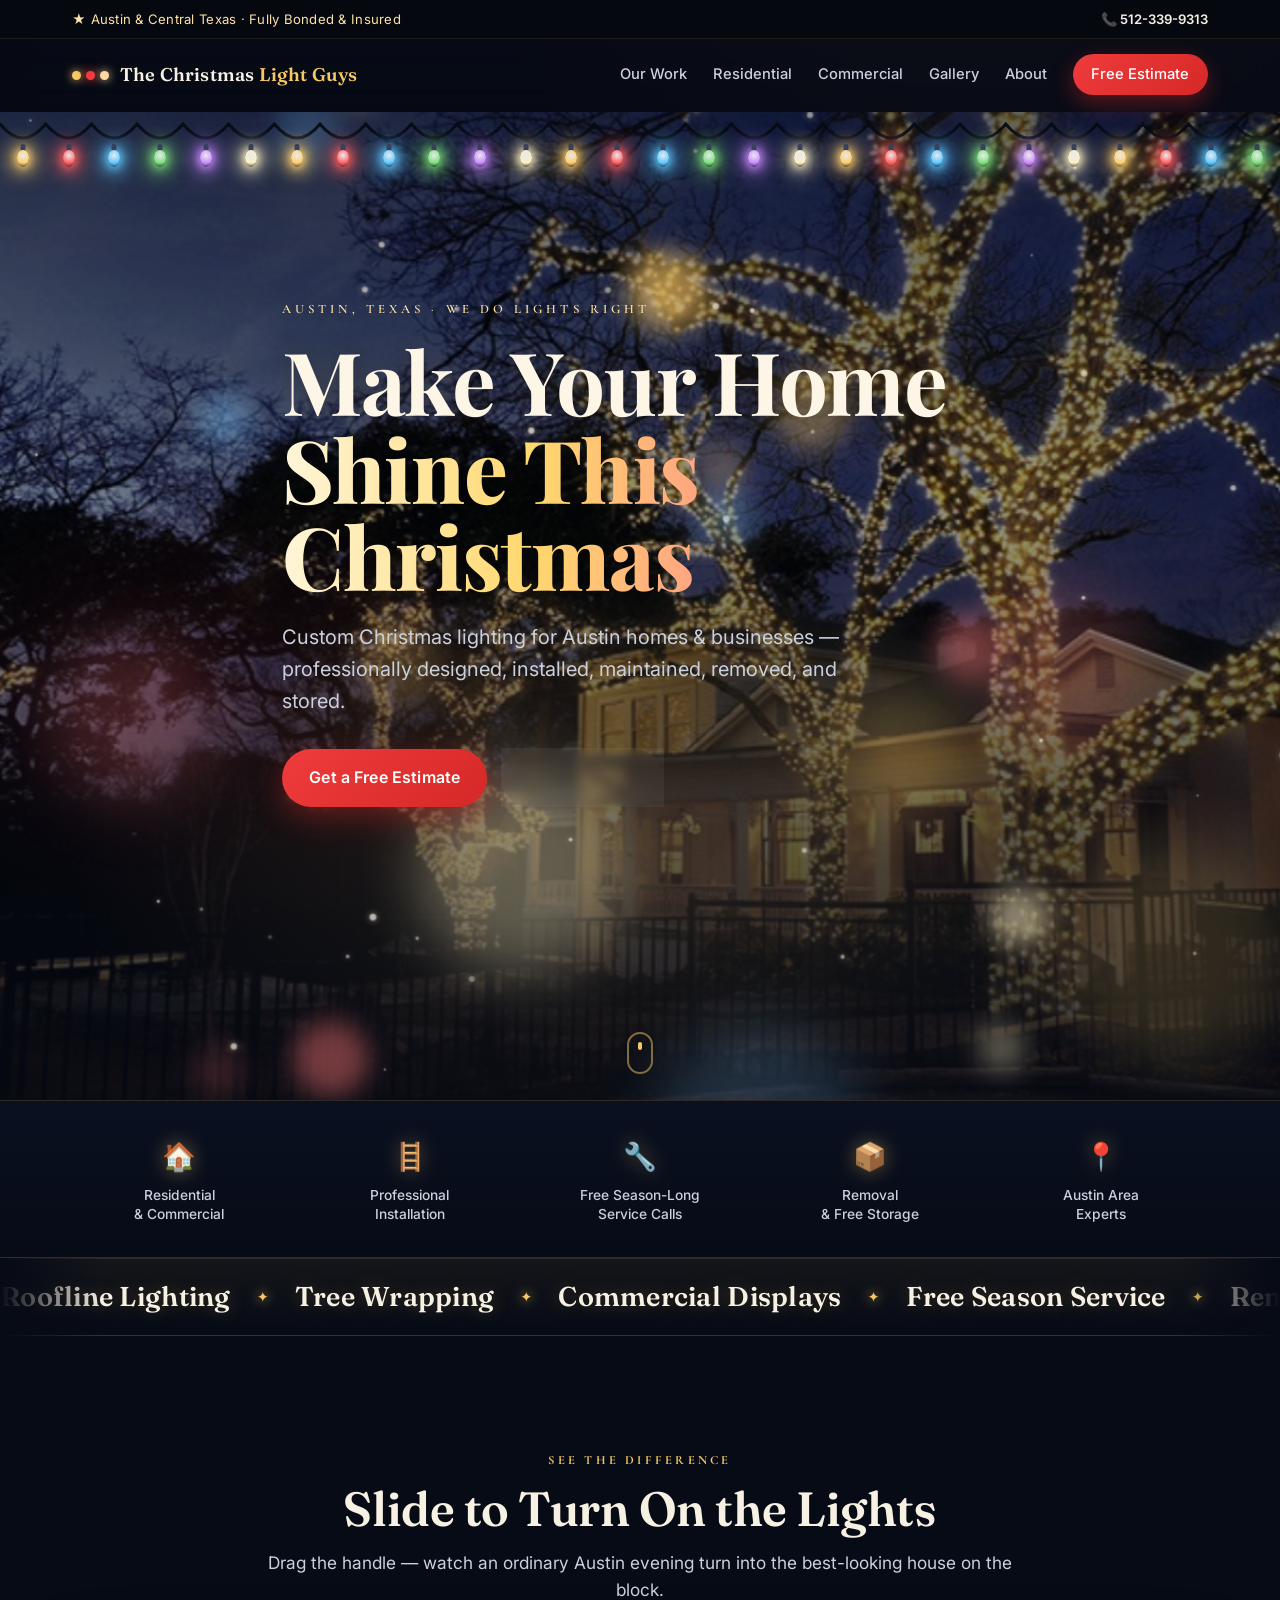
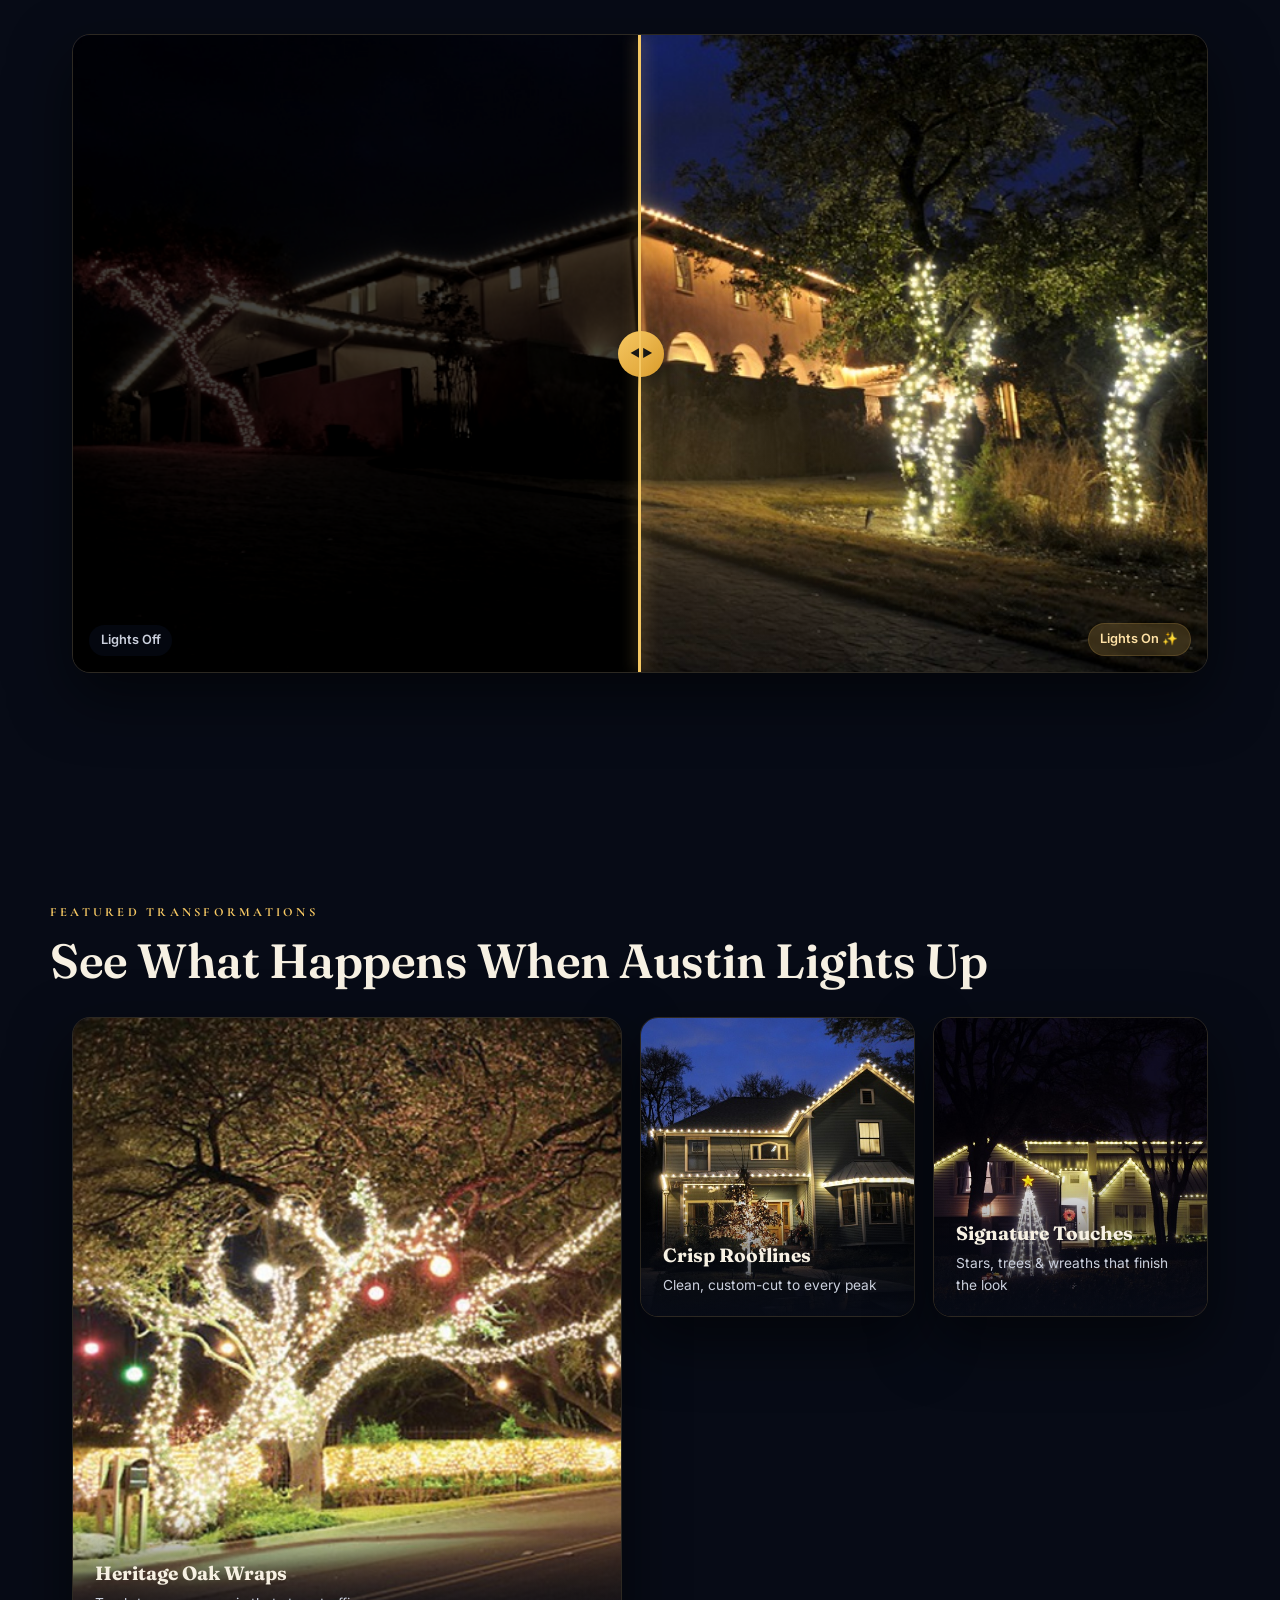
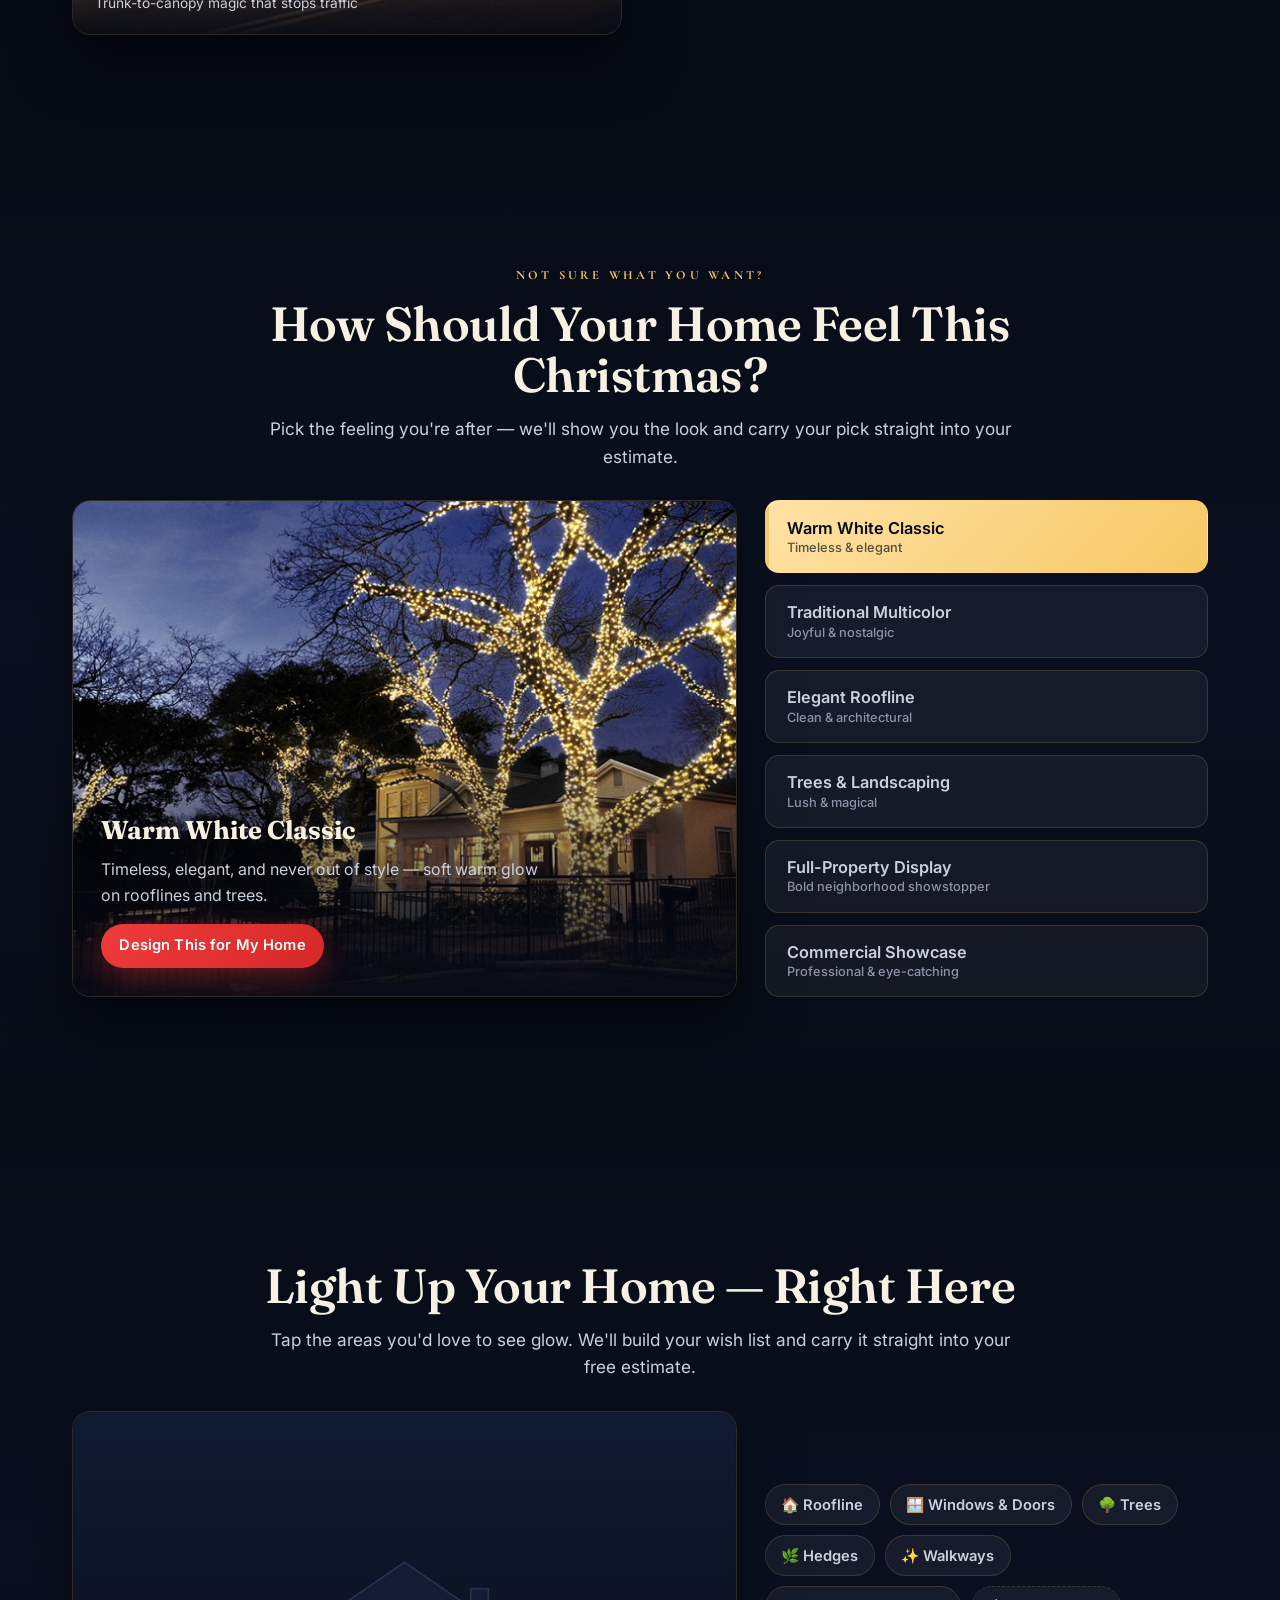
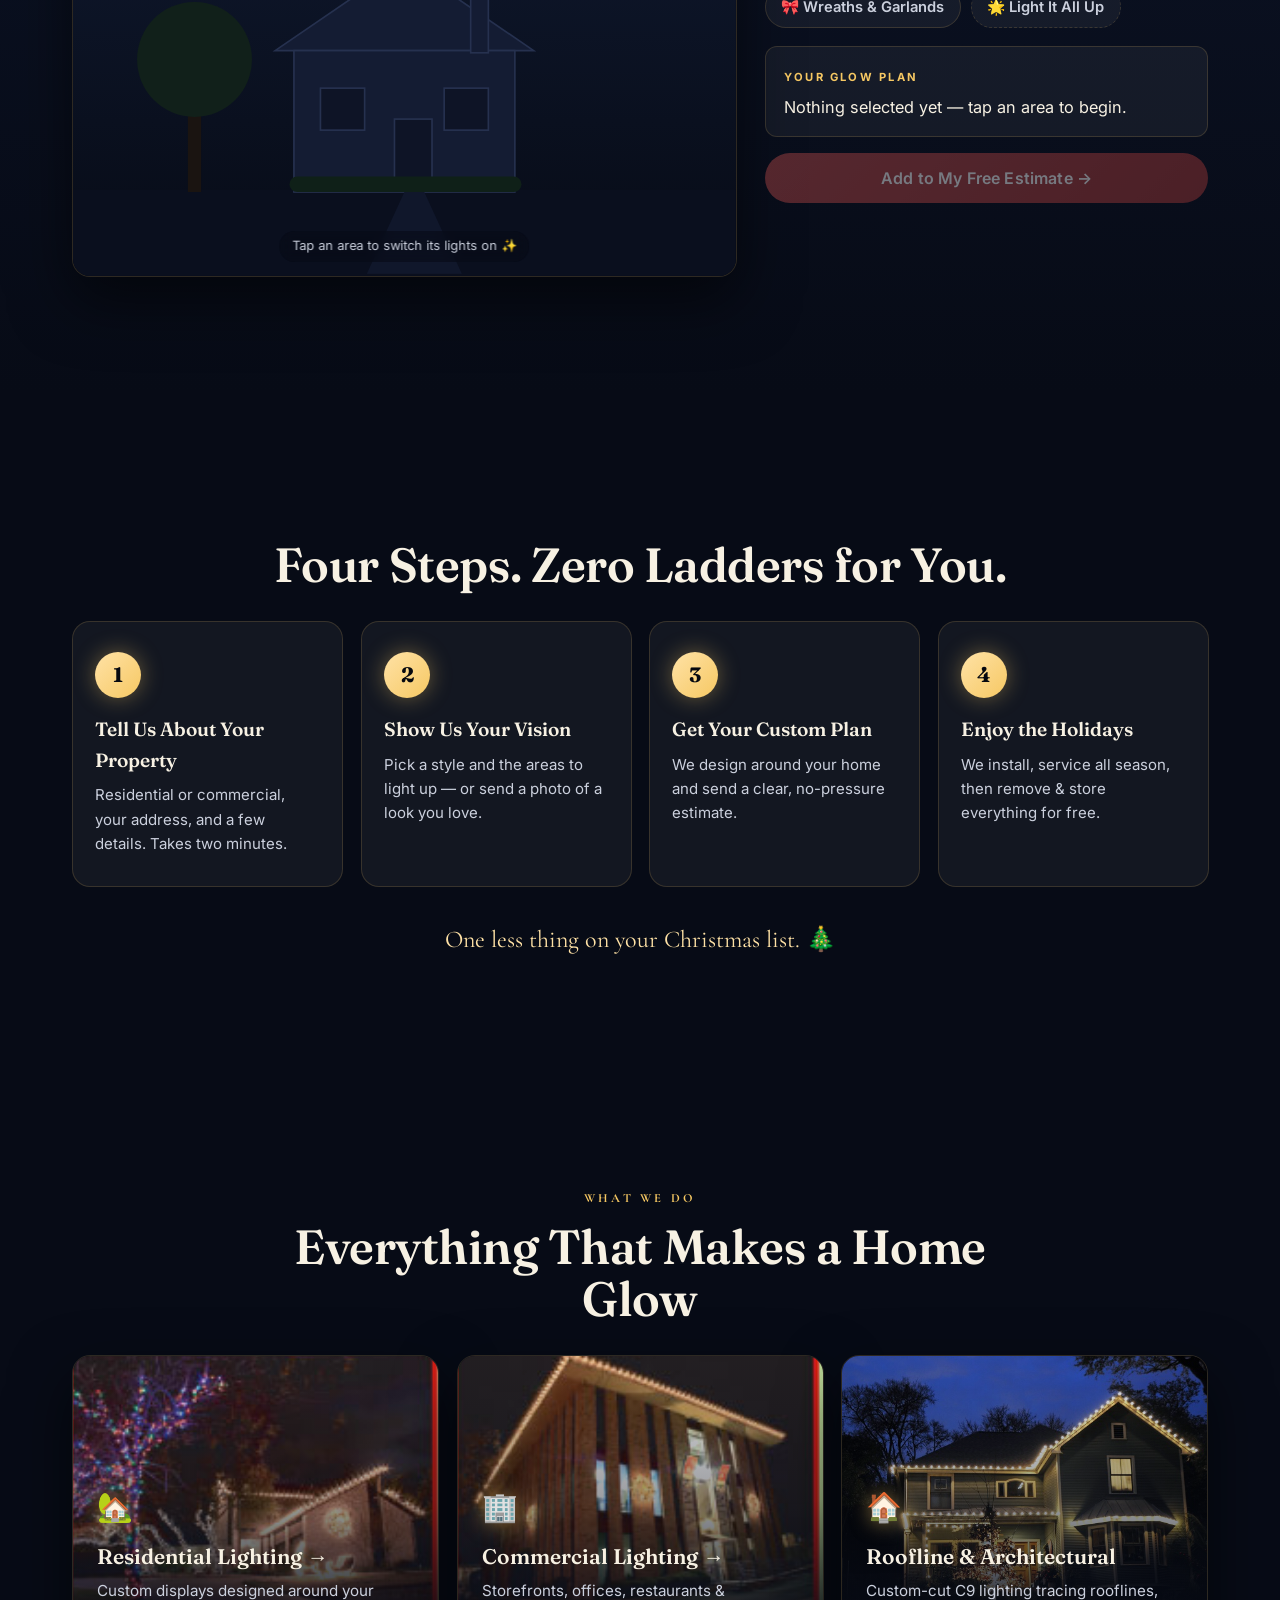
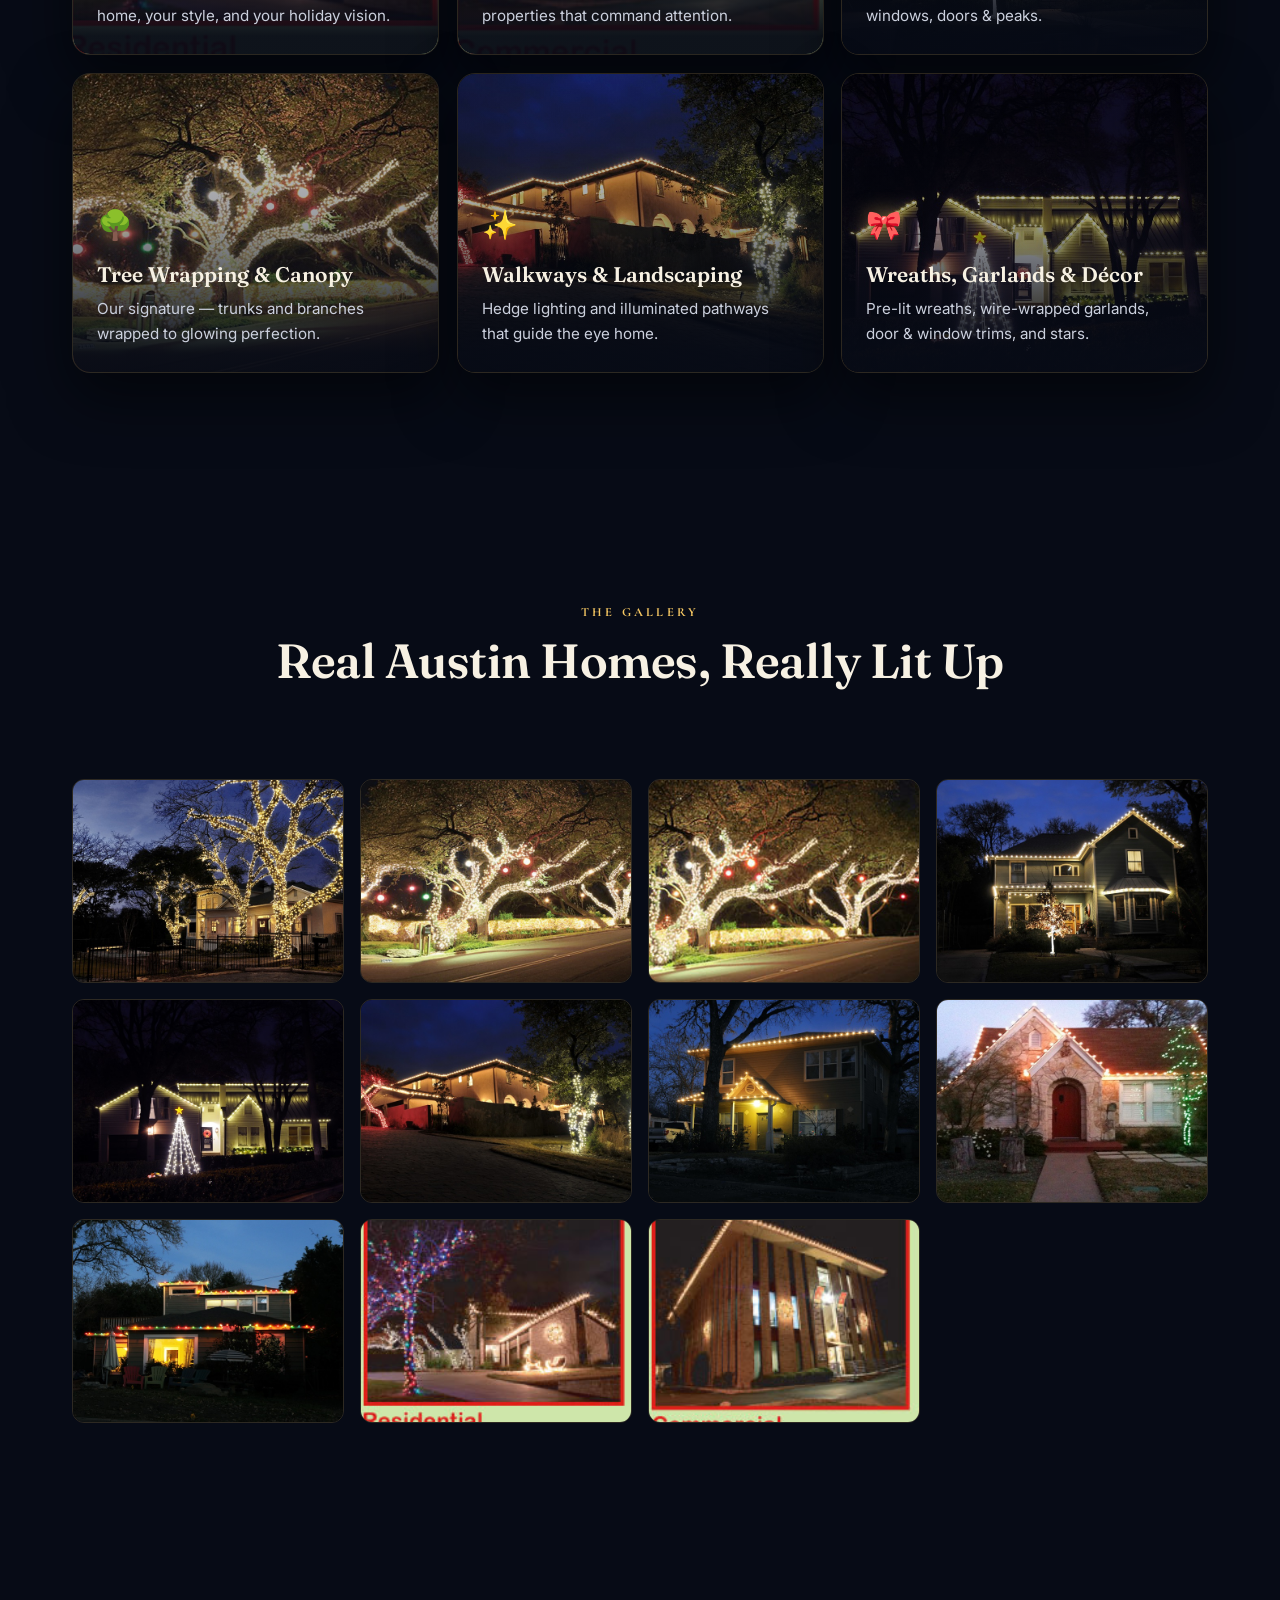
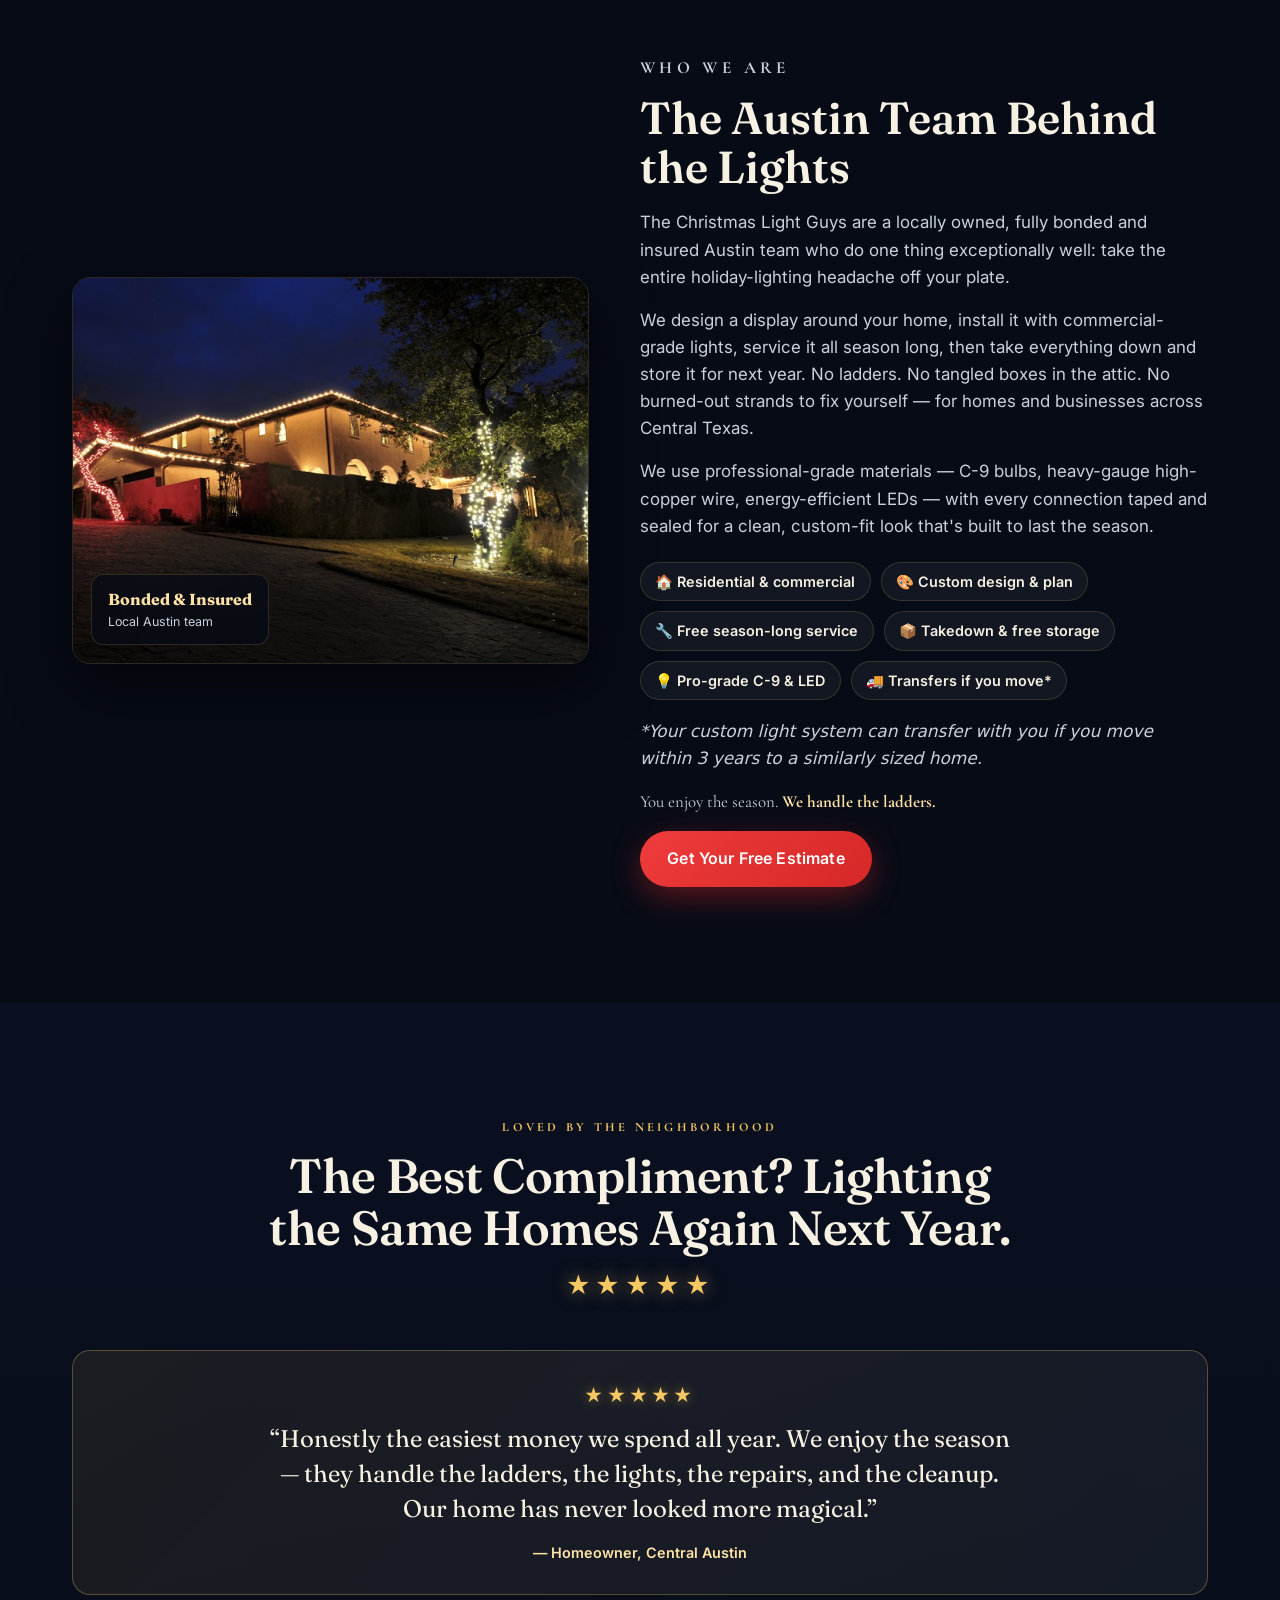
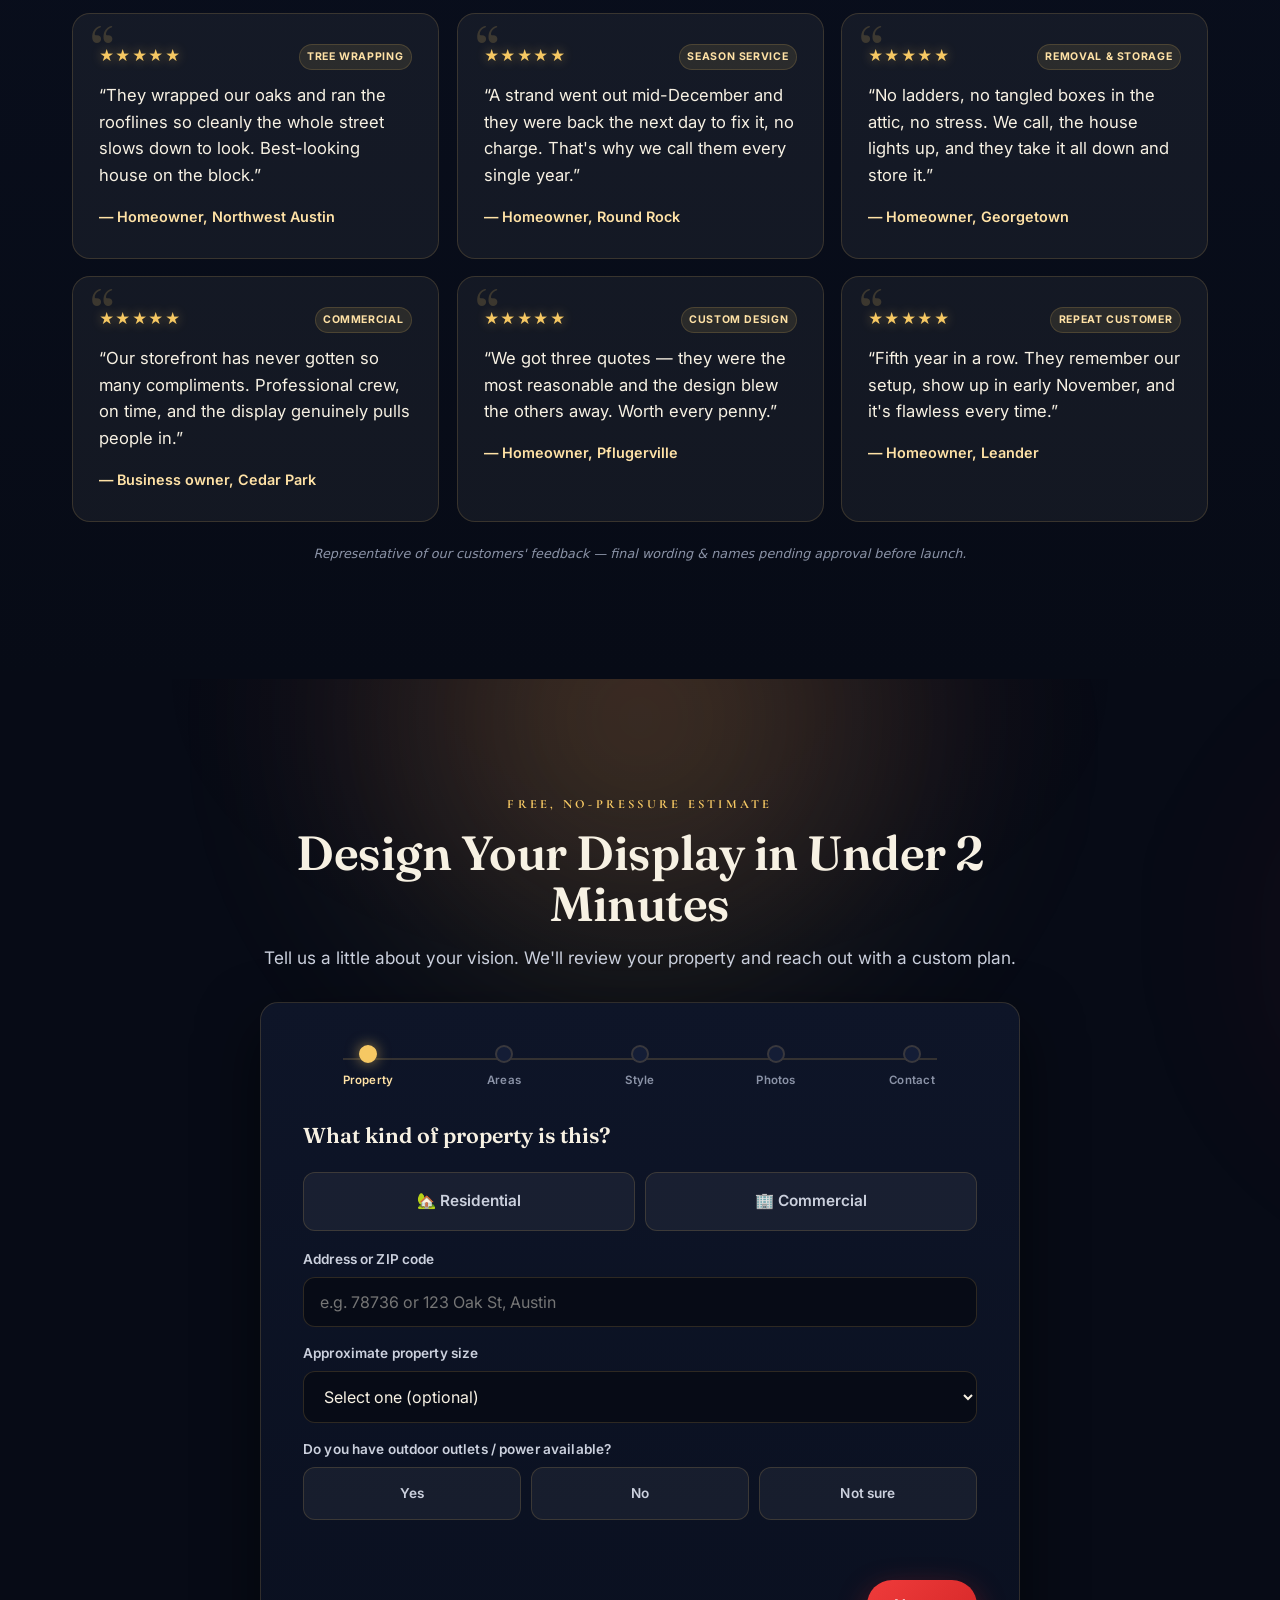
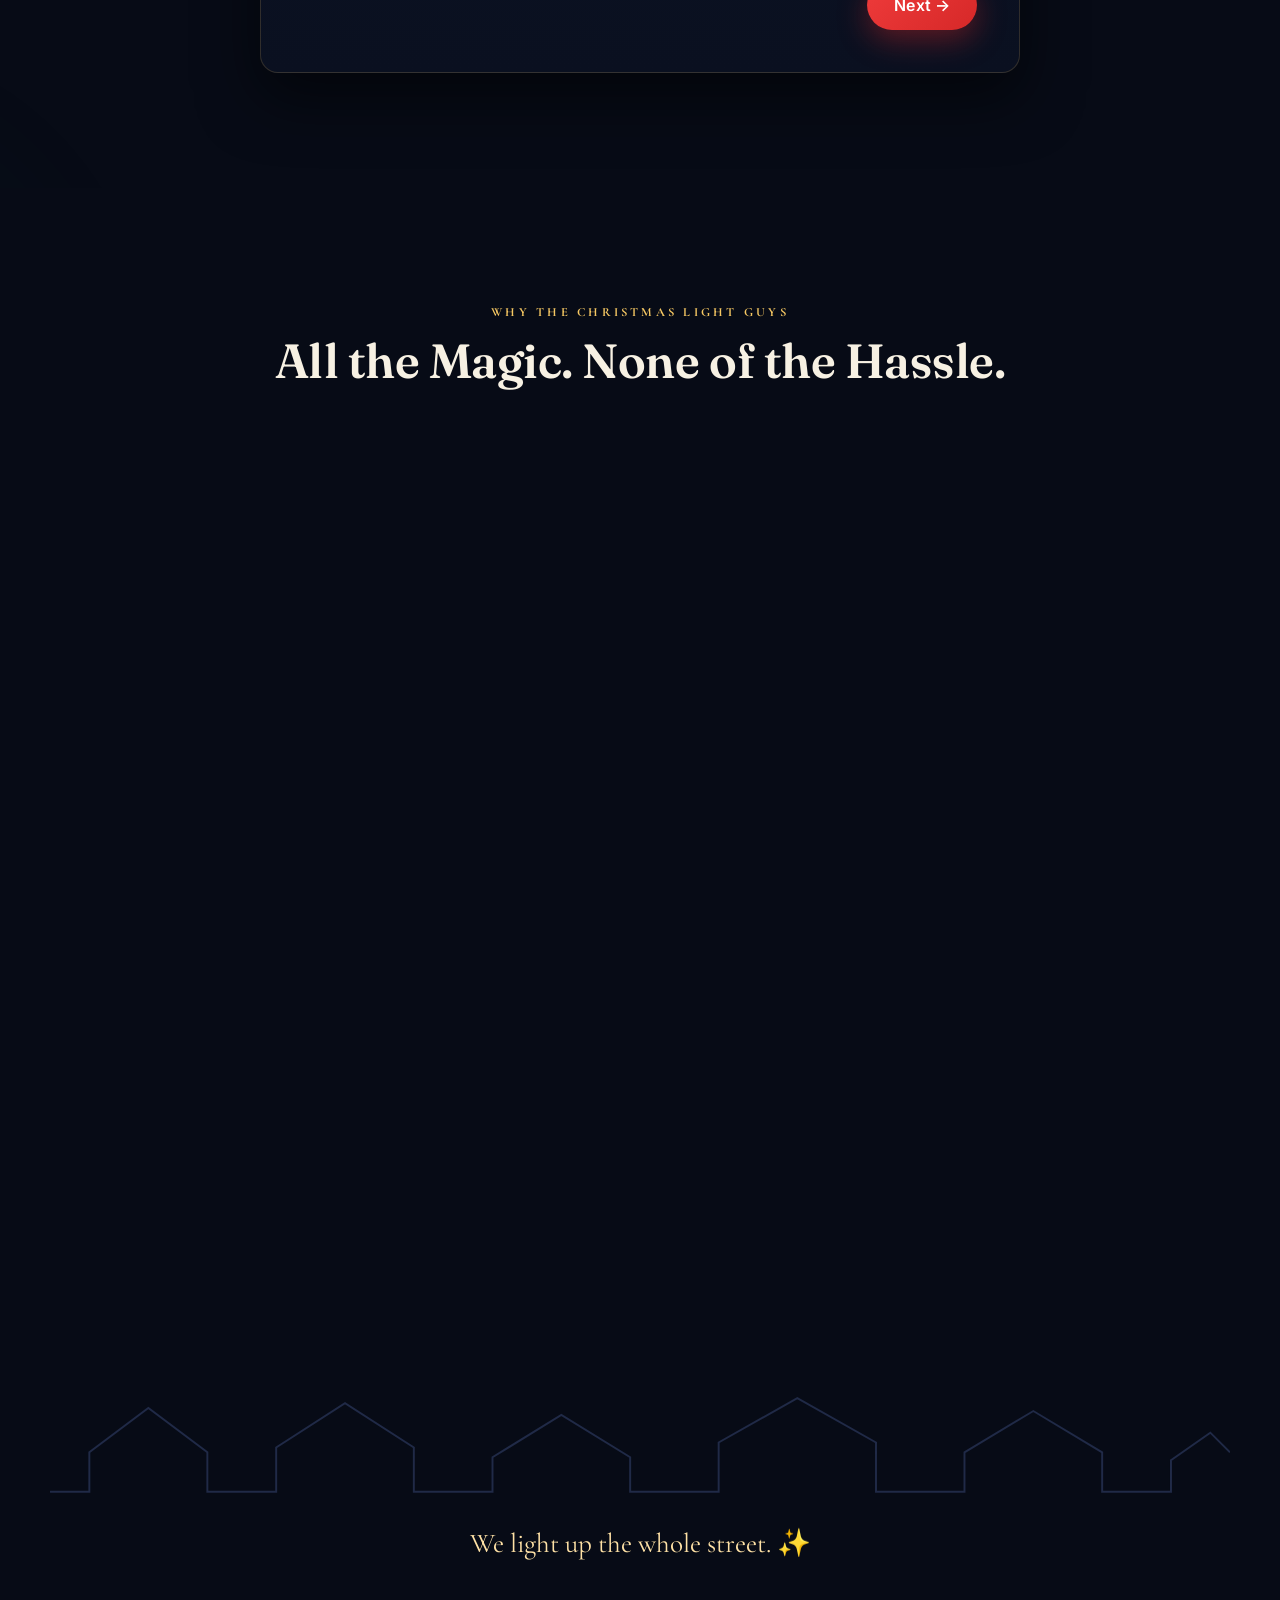
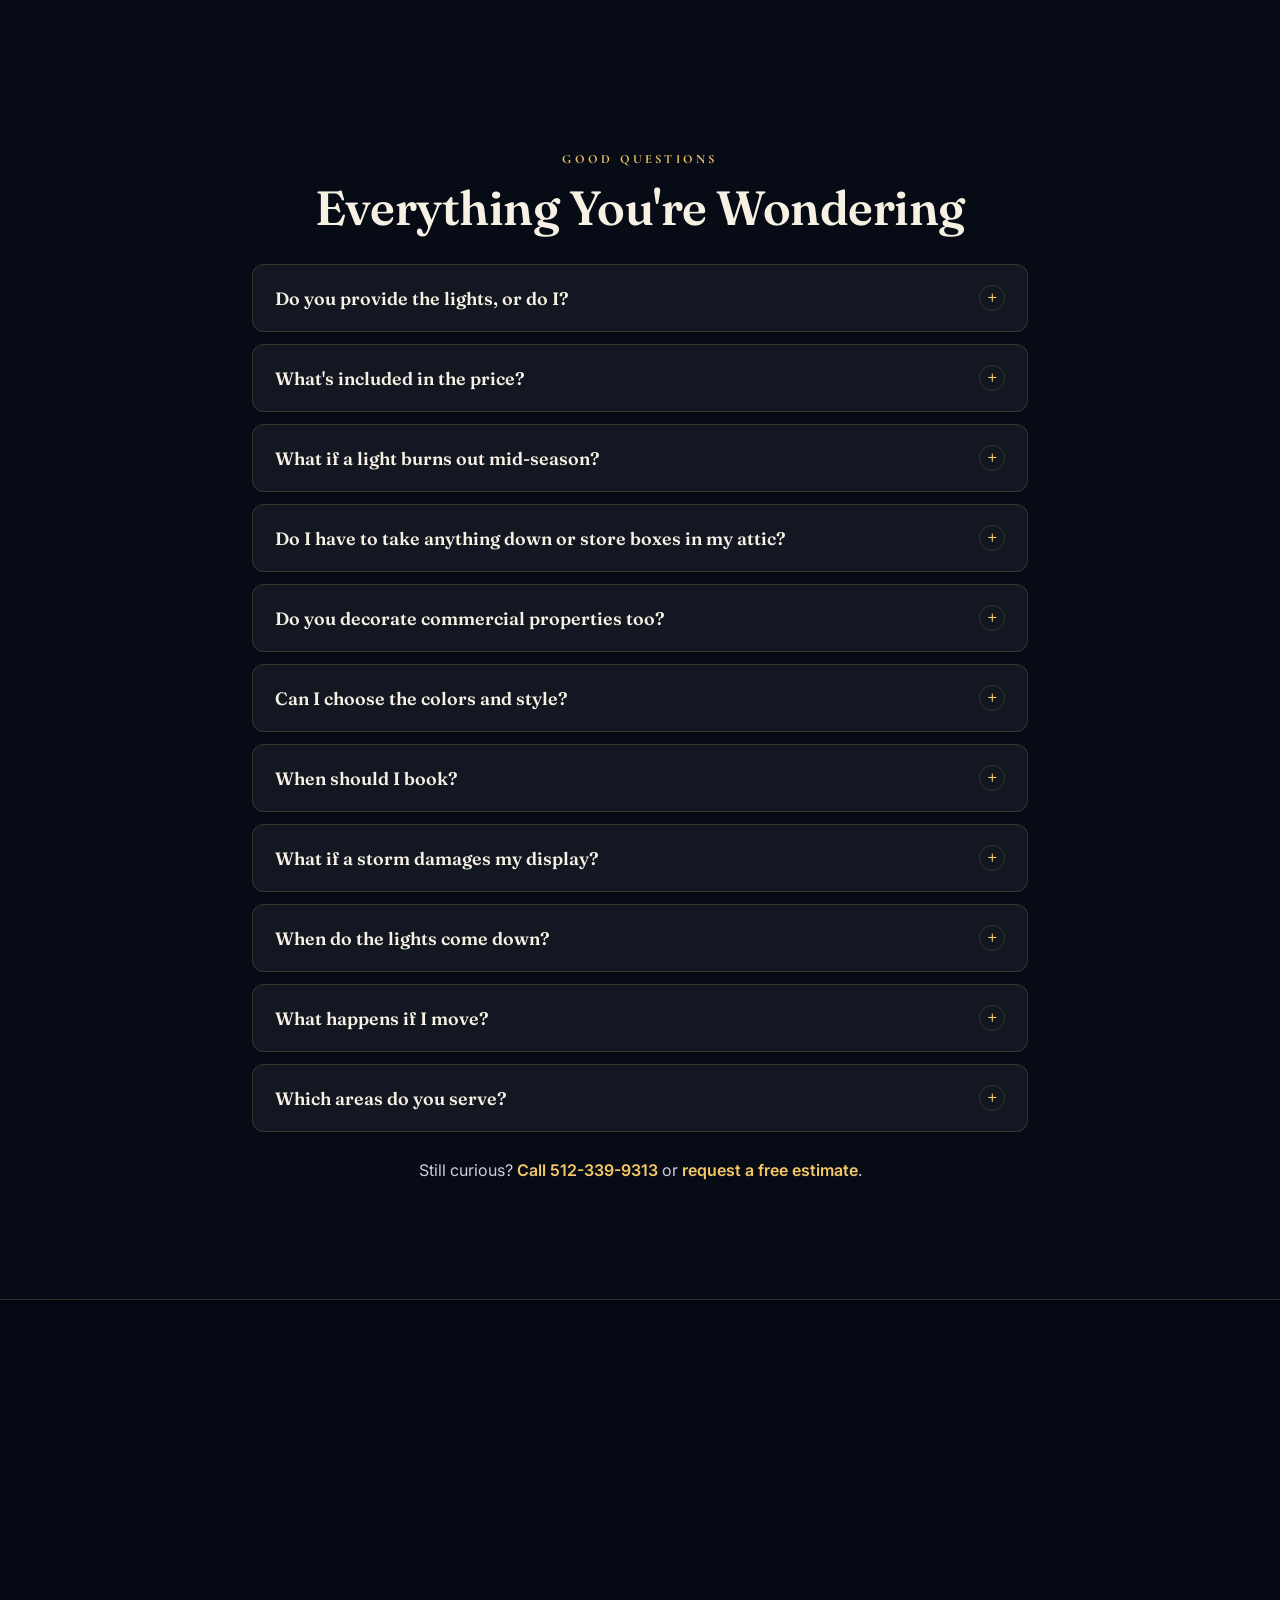
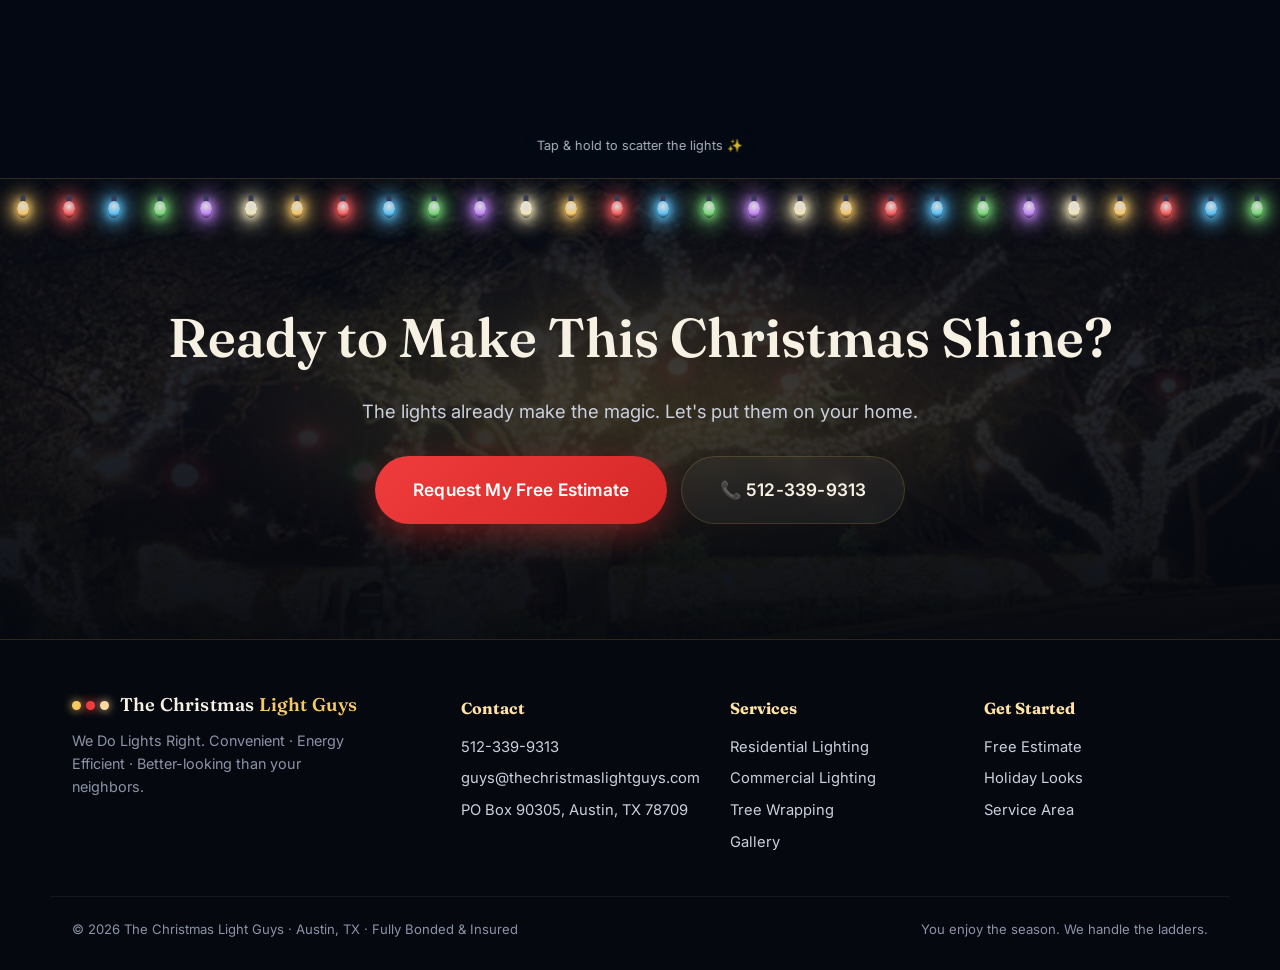
==== commit ac11fe74: "Add local business schema, canonicals, sitemap and robots Co-Authored-By: Claude Opus 4.8 <noreply@a" ====
--- a/site/index.html
+++ b/site/index.html
@@ -14,6 +14,36 @@
 <link rel="preconnect" href="https://fonts.gstatic.com" crossorigin />
 <link href="https://fonts.googleapis.com/css2?family=Cormorant+Garamond:wght@500;600;700&family=Fraunces:opsz,wght@9..144,500;9..144,600;9..144,700&family=Playfair+Display:ital,wght@0,600;0,700;0,800;0,900;1,700;1,800&family=Inter:wght@400;500;600;700&display=swap" rel="stylesheet" />
 <link rel="stylesheet" href="assets/css/style.css" />
+<link rel="canonical" href="https://thechristmaslightguys.com/" />
+<script type="application/ld+json">
+{
+  "@context": "https://schema.org",
+  "@type": "LocalBusiness",
+  "@id": "https://thechristmaslightguys.com/#business",
+  "name": "The Christmas Light Guys",
+  "description": "Custom residential & commercial Christmas light installation in Austin & Central Texas — professionally designed, installed, maintained, removed and stored.",
+  "url": "https://thechristmaslightguys.com/",
+  "telephone": "+1-512-339-9313",
+  "email": "guys@thechristmaslightguys.com",
+  "image": "https://thechristmaslightguys.com/assets/img/hero/hero-1.jpg",
+  "priceRange": "$$",
+  "slogan": "We Do Lights Right.",
+  "address": { "@type": "PostalAddress", "addressLocality": "Austin", "addressRegion": "TX", "postalCode": "78709", "addressCountry": "US" },
+  "geo": { "@type": "GeoCoordinates", "latitude": 30.2672, "longitude": -97.7431 },
+  "openingHoursSpecification": [{ "@type": "OpeningHoursSpecification", "dayOfWeek": ["Monday","Tuesday","Wednesday","Thursday","Friday","Saturday"], "opens": "09:00", "closes": "17:00" }],
+  "areaServed": [
+    { "@type": "City", "name": "Austin" }, { "@type": "City", "name": "Round Rock" },
+    { "@type": "City", "name": "Pflugerville" }, { "@type": "City", "name": "Georgetown" },
+    { "@type": "City", "name": "Leander" }, { "@type": "City", "name": "Cedar Park" },
+    { "@type": "City", "name": "Bastrop" }
+  ],
+  "makesOffer": [
+    { "@type": "Offer", "itemOffered": { "@type": "Service", "name": "Residential Christmas Lighting" } },
+    { "@type": "Offer", "itemOffered": { "@type": "Service", "name": "Commercial Christmas Lighting" } },
+    { "@type": "Offer", "itemOffered": { "@type": "Service", "name": "Tree Wrapping & Canopy Lighting" } }
+  ]
+}
+</script>
 </head>
 <body>
 
--- a/site/assets/css/style.css
+++ b/site/assets/css/style.css
@@ -0,0 +1,786 @@
+/* =====================================================================
+   THE CHRISTMAS LIGHT GUYS — premium holiday experience
+   Design tokens
+   ===================================================================== */
+:root{
+  --navy-900:#070b16;
+  --navy-850:#0a1020;
+  --navy-800:#0e1528;
+  --navy-700:#141d36;
+  --ink:#05080f;
+  --cream:#f7f1e3;
+  --cream-dim:#cbd0dd;
+  --muted:#8b93a7;
+  --gold:#f6c863;
+  --gold-soft:#ffe2a6;
+  --gold-deep:#d99b2b;
+  --warm:#ffd9a0;
+  --red:#d62828;
+  --red-bright:#ef3b3b;
+  --green:#2f9e6f;
+  --line:rgba(246,200,99,.16);
+  --glass:rgba(255,255,255,.05);
+  --shadow:0 24px 60px rgba(0,0,0,.55);
+  --r:18px;
+  --r-sm:12px;
+  --wrap:1180px;
+  --ease:cubic-bezier(.22,.61,.36,1);
+  --serif:"Fraunces",Georgia,serif;
+  --serif-alt:"Cormorant Garamond",Georgia,serif;
+  --sans:"Inter",system-ui,-apple-system,Segoe UI,Roboto,sans-serif;
+}
+
+*{box-sizing:border-box;margin:0;padding:0}
+html{scroll-behavior:smooth;-webkit-text-size-adjust:100%}
+@media (prefers-reduced-motion:reduce){html{scroll-behavior:auto}}
+body{
+  font-family:var(--sans);
+  color:var(--cream);
+  background:var(--navy-900);
+  line-height:1.6;
+  overflow-x:hidden;
+  -webkit-font-smoothing:antialiased;
+}
+img{max-width:100%;display:block}
+a{color:inherit;text-decoration:none}
+button{font-family:inherit;cursor:pointer;border:none;background:none;color:inherit}
+[hidden]{display:none!important}
+.wrap{width:100%;max-width:var(--wrap);margin:0 auto;padding:0 22px}
+
+/* subtle starfield + radial warmth on the page */
+body::before{
+  content:"";position:fixed;inset:0;z-index:-2;pointer-events:none;
+  background:
+    radial-gradient(900px 500px at 78% -8%, rgba(246,200,99,.10), transparent 60%),
+    radial-gradient(800px 600px at 0% 100%, rgba(47,158,111,.08), transparent 60%),
+    linear-gradient(180deg,var(--navy-900),var(--ink));
+}
+
+/* =========================== Reveal animation ====================== */
+.reveal{opacity:0;transform:translateY(26px);transition:opacity .8s var(--ease),transform .8s var(--ease);transition-delay:var(--d,0s)}
+.reveal.in{opacity:1;transform:none}
+@media (prefers-reduced-motion:reduce){.reveal{opacity:1!important;transform:none!important}}
+
+/* =========================== Buttons =============================== */
+.btn{
+  display:inline-flex;align-items:center;justify-content:center;gap:.5em;
+  padding:.95em 1.7em;border-radius:999px;font-weight:600;font-size:1rem;
+  letter-spacing:.01em;transition:transform .25s var(--ease),box-shadow .35s,background .25s;
+  white-space:nowrap;
+}
+.btn--sm{padding:.7em 1.25em;font-size:.92rem}
+.btn--lg{padding:1.1em 2.2em;font-size:1.08rem}
+.btn--primary{
+  background:linear-gradient(135deg,var(--red-bright),var(--red));
+  color:#fff;box-shadow:0 10px 30px rgba(214,40,40,.4);
+}
+.btn--primary:hover{transform:translateY(-3px);box-shadow:0 16px 40px rgba(214,40,40,.55)}
+.btn--glow{position:relative}
+.btn--glow::after{
+  content:"";position:absolute;inset:-2px;border-radius:999px;z-index:-1;
+  background:radial-gradient(circle,rgba(246,200,99,.6),transparent 70%);
+  opacity:0;transition:opacity .4s;filter:blur(10px);
+}
+.btn--glow:hover::after{opacity:1}
+.btn--ghost{
+  background:var(--glass);color:var(--cream);
+  border:1px solid var(--line);backdrop-filter:blur(6px);
+}
+.btn--ghost:hover{transform:translateY(-3px);border-color:var(--gold);color:var(--gold-soft)}
+
+/* =========================== Loader ================================ */
+.loader{
+  position:fixed;inset:0;z-index:1000;display:grid;place-items:center;
+  background:var(--ink);transition:opacity .7s ease,visibility .7s;
+}
+.loader.done{opacity:0;visibility:hidden}
+.loader__bulbs{display:flex;gap:14px;justify-content:center;margin-bottom:18px}
+.loader__bulbs span{
+  width:13px;height:13px;border-radius:50%;background:#2a3350;
+  animation:bulbpop 1.4s infinite var(--ease);
+}
+.loader__bulbs span:nth-child(1){animation-delay:0s;color:var(--gold)}
+.loader__bulbs span:nth-child(2){animation-delay:.15s;color:var(--red-bright)}
+.loader__bulbs span:nth-child(3){animation-delay:.3s;color:var(--warm)}
+.loader__bulbs span:nth-child(4){animation-delay:.45s;color:var(--green)}
+.loader__bulbs span:nth-child(5){animation-delay:.6s;color:var(--gold)}
+@keyframes bulbpop{0%,100%{background:#2a3350;box-shadow:none}40%{background:currentColor;box-shadow:0 0 18px currentColor}}
+.loader__text{font-family:var(--serif);letter-spacing:.18em;text-transform:uppercase;font-size:.85rem;color:var(--gold-soft)}
+
+/* =========================== Topbar / Nav ========================== */
+.topbar{background:var(--ink);border-bottom:1px solid rgba(246,200,99,.1);font-size:.82rem}
+.topbar__inner{display:flex;justify-content:space-between;align-items:center;height:38px}
+.topbar__tag{color:var(--gold-soft);letter-spacing:.02em}
+.topbar__phone{color:var(--cream);font-weight:600}
+.topbar__phone:hover{color:var(--gold)}
+
+.nav{position:sticky;top:0;z-index:90;background:rgba(7,11,22,.72);backdrop-filter:blur(14px);border-bottom:1px solid transparent;transition:background .3s,border-color .3s,box-shadow .3s}
+.nav.scrolled{background:rgba(7,11,22,.94);border-color:var(--line);box-shadow:0 10px 30px rgba(0,0,0,.4)}
+.nav__inner{display:flex;align-items:center;justify-content:space-between;height:72px;gap:18px}
+
+.brand{display:flex;align-items:center;gap:11px}
+.brand__name{font-family:var(--serif);font-weight:600;font-size:1.15rem;letter-spacing:.01em;line-height:1}
+.brand__name em{color:var(--gold);font-style:normal}
+.brand__mark{display:flex;gap:5px;align-items:flex-end}
+.brand__bulb{width:9px;height:9px;border-radius:50%;display:block;animation:twinkle 2.4s infinite ease-in-out}
+.brand__bulb:nth-child(1){background:var(--gold);animation-delay:0s;box-shadow:0 0 10px var(--gold)}
+.brand__bulb:nth-child(2){background:var(--red-bright);animation-delay:.5s;box-shadow:0 0 10px var(--red-bright)}
+.brand__bulb:nth-child(3){background:var(--warm);animation-delay:1s;box-shadow:0 0 10px var(--warm)}
+@keyframes twinkle{0%,100%{opacity:1;transform:translateY(0)}50%{opacity:.35;transform:translateY(1px)}}
+
+.nav__links{display:flex;align-items:center;gap:26px}
+.nav__links a{font-size:.92rem;font-weight:500;color:var(--cream-dim);transition:color .2s;position:relative}
+.nav__links a:not(.nav__cta)::after{content:"";position:absolute;left:0;bottom:-6px;height:2px;width:0;background:var(--gold);transition:width .3s var(--ease)}
+.nav__links a:not(.nav__cta):hover{color:var(--cream)}
+.nav__links a:not(.nav__cta):hover::after{width:100%}
+.nav__cta{background:linear-gradient(135deg,var(--red-bright),var(--red));color:#fff!important;padding:.6em 1.25em;border-radius:999px;font-weight:600;box-shadow:0 8px 22px rgba(214,40,40,.4)}
+.nav__cta:hover{transform:translateY(-2px)}
+
+.nav__toggle{display:none;flex-direction:column;gap:5px;padding:8px}
+.nav__toggle span{width:24px;height:2px;background:var(--cream);border-radius:2px;transition:.3s}
+.nav__toggle[aria-expanded="true"] span:nth-child(1){transform:translateY(7px) rotate(45deg)}
+.nav__toggle[aria-expanded="true"] span:nth-child(2){opacity:0}
+.nav__toggle[aria-expanded="true"] span:nth-child(3){transform:translateY(-7px) rotate(-45deg)}
+
+/* =========================== HERO ================================= */
+.hero{position:relative;min-height:100svh;display:flex;align-items:center;overflow:hidden}
+.hero__media{position:absolute;inset:0;z-index:-1}
+.hero__slides{position:absolute;inset:0}
+.hero__slide{
+  position:absolute;inset:0;width:100%;height:100%;object-fit:cover;
+  opacity:0;transform:scale(1.06);
+  filter:brightness(.32) saturate(.8);
+  transition:opacity 1.6s ease, filter 2.2s ease;
+}
+.hero__slide.is-active{opacity:1}
+.hero.lit .hero__slide{filter:brightness(.78) saturate(1.08)}
+/* Ken-Burns slow zoom on whichever slide is active */
+.hero.lit .hero__slide.is-active{animation:kenburns 9s ease-out forwards}
+@keyframes kenburns{from{transform:scale(1.12)}to{transform:scale(1.02)}}
+@media (prefers-reduced-motion:reduce){
+  .hero__slide{transform:scale(1.02)}
+  .hero.lit .hero__slide.is-active{animation:none}
+}
+.hero__glow{
+  position:absolute;inset:0;opacity:0;transition:opacity 2.4s ease 0.3s;
+  background:
+    radial-gradient(60% 40% at 50% 75%, rgba(255,205,120,.30), transparent 70%),
+    radial-gradient(40% 30% at 20% 60%, rgba(214,40,40,.16), transparent 70%);
+}
+.hero.lit .hero__glow{opacity:1}
+.hero__vignette{position:absolute;inset:0;background:linear-gradient(180deg,rgba(7,11,22,.55) 0%,rgba(7,11,22,.25) 40%,rgba(7,11,22,.85) 100%)}
+.snow{position:absolute;inset:0;width:100%;height:100%;pointer-events:none}
+
+.hero__content{position:relative;padding-top:8vh;padding-bottom:14vh;max-width:760px}
+.hero__eyebrow{
+  font-family:var(--serif-alt);letter-spacing:.32em;text-transform:uppercase;
+  font-size:.8rem;color:var(--gold-soft);margin-bottom:18px;font-weight:600;
+}
+.hero__title{font-family:"Playfair Display",var(--serif);font-weight:800;line-height:1.0;font-size:clamp(2.9rem,6.8vw,5.8rem);letter-spacing:-.015em}
+.hero__title span{display:block}
+.hero__title-1{font-weight:700;color:#fdf6e6;text-shadow:0 2px 26px rgba(0,0,0,.45),0 0 30px rgba(255,225,170,.12)}
+
+/* Christmas-lights flashing headline */
+.xmas-lights{
+  font-weight:800;
+  background:linear-gradient(92deg,#fff6da 0%,#ffd86e 16%,#ff8a8a 32%,#ffe8a8 48%,#9ee6a6 62%,#9ad7ff 76%,#ffd86e 90%,#fff6da 100%);
+  background-size:220% auto;
+  -webkit-background-clip:text;background-clip:text;color:transparent;
+  animation:xmasFlow 9s linear infinite, xmasTwinkle 3.2s ease-in-out infinite;
+}
+@keyframes xmasFlow{to{background-position:220% center}}
+@keyframes xmasTwinkle{
+  0%  {filter:drop-shadow(0 0 8px rgba(255,205,110,.35)) brightness(1)}
+  22% {filter:drop-shadow(0 0 15px rgba(255,205,110,.5)) brightness(1.12)}
+  38% {filter:drop-shadow(0 0 6px rgba(255,205,110,.3)) brightness(.93)}
+  58% {filter:drop-shadow(0 0 22px rgba(255,200,110,.66)) brightness(1.2)}
+  78% {filter:drop-shadow(0 0 11px rgba(255,205,110,.42)) brightness(1.05)}
+  100%{filter:drop-shadow(0 0 8px rgba(255,205,110,.35)) brightness(1)}
+}
+.shimmer{background:linear-gradient(100deg,var(--gold-soft) 10%,#fff 40%,var(--gold) 55%,var(--gold-soft) 80%);background-size:200% auto;-webkit-background-clip:text;background-clip:text;color:transparent;animation:shimmer 6s linear infinite}
+@keyframes shimmer{to{background-position:200% center}}
+@media (prefers-reduced-motion:reduce){
+  .xmas-lights{animation:none;filter:drop-shadow(0 0 10px rgba(255,205,110,.4))}
+  .shimmer{animation:none}
+}
+.hero__sub{margin-top:22px;font-size:clamp(1.05rem,2vw,1.25rem);color:var(--cream-dim);max-width:560px}
+.hero__actions{margin-top:32px;display:flex;gap:14px;flex-wrap:wrap}
+.hero__wink{margin-top:26px;font-size:1rem;color:var(--cream-dim)}
+.hero__wink strong{color:var(--gold-soft)}
+
+.hero__scroll{position:absolute;bottom:26px;left:50%;transform:translateX(-50%);width:26px;height:42px;border:2px solid rgba(246,200,99,.5);border-radius:14px;display:grid;justify-items:center;padding-top:8px}
+.hero__scroll span{width:4px;height:8px;background:var(--gold);border-radius:2px;animation:scrolldot 1.6s infinite}
+@keyframes scrolldot{0%{opacity:0;transform:translateY(-4px)}40%{opacity:1}80%,100%{opacity:0;transform:translateY(10px)}}
+
+/* =========================== Section heads ========================= */
+.section-head{padding:0 0 30px}
+.section-head.center{text-align:center;max-width:760px;margin:0 auto}
+.kicker{font-family:var(--serif-alt);letter-spacing:.26em;text-transform:uppercase;font-size:.78rem;color:var(--gold);font-weight:700;margin-bottom:12px}
+.section-head h2{font-family:var(--serif);font-weight:600;font-size:clamp(1.9rem,4vw,3rem);line-height:1.08;letter-spacing:-.01em}
+.lede{margin-top:14px;color:var(--cream-dim);font-size:1.08rem}
+section{padding:clamp(60px,9vw,120px) 0;position:relative}
+
+/* =========================== Trust strip =========================== */
+.trust{padding:34px 0;background:linear-gradient(180deg,var(--navy-850),var(--navy-900));border-block:1px solid var(--line)}
+.trust__grid{display:grid;grid-template-columns:repeat(5,1fr);gap:16px}
+.trust__item{display:flex;flex-direction:column;align-items:center;text-align:center;gap:8px}
+.trust__ico{font-size:1.7rem;filter:drop-shadow(0 0 10px rgba(246,200,99,.4))}
+.trust__item p{font-size:.86rem;color:var(--cream-dim);font-weight:500;line-height:1.35}
+
+/* =========================== Lights-on slider ====================== */
+.compare{position:relative;border-radius:var(--r);overflow:hidden;box-shadow:var(--shadow);aspect-ratio:16/9;user-select:none;border:1px solid var(--line)}
+.compare img{width:100%;height:100%;object-fit:cover;position:absolute;inset:0}
+.compare__before{position:absolute;inset:0;width:50%;overflow:hidden;border-right:2px solid var(--gold)}
+.compare__before img{filter:brightness(.28) saturate(.5) contrast(1.05);width:auto;min-width:calc(var(--wrap) - 44px);max-width:none}
+.compare__after img{filter:brightness(1) saturate(1.1)}
+.compare__after::after{content:"";position:absolute;inset:0;background:radial-gradient(60% 50% at 50% 70%,rgba(255,205,120,.18),transparent 70%)}
+.compare__label{position:absolute;bottom:16px;padding:.4em .9em;border-radius:999px;font-size:.8rem;font-weight:600;backdrop-filter:blur(6px);z-index:3}
+.compare__label--before{left:16px;background:rgba(7,11,22,.7);color:var(--cream-dim)}
+.compare__label--after{right:16px;background:rgba(246,200,99,.18);color:var(--gold-soft);border:1px solid var(--line)}
+.compare__handle{position:absolute;top:0;bottom:0;left:50%;width:44px;transform:translateX(-50%);z-index:4;cursor:ew-resize;display:grid;place-items:center}
+.compare__handle::before{content:"";position:absolute;top:0;bottom:0;width:2px;background:var(--gold);box-shadow:0 0 16px var(--gold)}
+.compare__grip{width:46px;height:46px;border-radius:50%;background:linear-gradient(135deg,var(--gold),var(--gold-deep));color:var(--ink);display:grid;place-items:center;font-size:.7rem;font-weight:700;box-shadow:0 6px 20px rgba(0,0,0,.5);letter-spacing:-1px}
+
+/* =========================== Showcase ============================== */
+.showcase__grid{display:grid;grid-template-columns:2fr 1fr 1fr;gap:18px}
+.showcase__tile{position:relative;border-radius:var(--r);overflow:hidden;box-shadow:var(--shadow);min-height:300px;border:1px solid var(--line)}
+.showcase__tile--big{grid-row:span 2;min-height:auto}
+.showcase__tile img{width:100%;height:100%;object-fit:cover;transition:transform 1.1s var(--ease)}
+.showcase__tile:hover img{transform:scale(1.07)}
+.showcase__tile figcaption{position:absolute;inset:auto 0 0 0;padding:48px 22px 20px;background:linear-gradient(0deg,rgba(7,11,22,.92),transparent);display:flex;flex-direction:column;gap:3px}
+.showcase__tile figcaption strong{font-family:var(--serif);font-size:1.2rem;color:var(--cream)}
+.showcase__tile figcaption span{font-size:.86rem;color:var(--cream-dim)}
+.showcase__grid{grid-auto-rows:1fr}
+
+/* =========================== Styles selector ======================= */
+.styles{background:linear-gradient(180deg,var(--navy-900),var(--navy-850),var(--navy-900))}
+.styles__layout{display:grid;grid-template-columns:1.5fr 1fr;gap:28px;align-items:stretch}
+.styles__stage{position:relative;border-radius:var(--r);overflow:hidden;box-shadow:var(--shadow);min-height:420px;border:1px solid var(--line)}
+.styles__stage img{width:100%;height:100%;object-fit:cover;position:absolute;inset:0;transition:opacity .6s ease,transform 6s ease}
+.styles__stage.swap img{opacity:0}
+.styles__caption{position:absolute;inset:auto 0 0 0;padding:60px 28px 28px;background:linear-gradient(0deg,rgba(7,11,22,.95),transparent);z-index:2}
+.styles__caption h3{font-family:var(--serif);font-size:1.6rem;margin-bottom:6px}
+.styles__caption p{color:var(--cream-dim);max-width:440px;margin-bottom:16px}
+.styles__picker{display:flex;flex-direction:column;gap:12px;justify-content:center}
+.chip{
+  text-align:left;padding:1.05em 1.3em;border-radius:14px;font-size:1.02rem;font-weight:600;
+  background:var(--glass);border:1px solid var(--line);color:var(--cream-dim);
+  transition:.3s var(--ease);position:relative;overflow:hidden;
+}
+.chip::before{content:"";position:absolute;left:0;top:0;bottom:0;width:3px;background:var(--gold);transform:scaleY(0);transition:transform .3s;transform-origin:bottom}
+.chip:hover{color:var(--cream);border-color:rgba(246,200,99,.4);transform:translateX(4px)}
+.chip.is-active{color:var(--ink);background:linear-gradient(135deg,var(--gold-soft),var(--gold));border-color:transparent}
+.chip.is-active::before{transform:scaleY(1)}
+
+/* =========================== Process =============================== */
+.process__grid{display:grid;grid-template-columns:repeat(4,1fr);gap:18px;counter-reset:step}
+.step{background:var(--glass);border:1px solid var(--line);border-radius:var(--r);padding:30px 22px;position:relative;transition:.35s var(--ease)}
+.step:hover{transform:translateY(-6px);border-color:rgba(246,200,99,.4);background:rgba(246,200,99,.05)}
+.step__num{
+  display:grid;place-items:center;width:46px;height:46px;border-radius:50%;
+  font-family:var(--serif);font-size:1.3rem;font-weight:700;color:var(--ink);
+  background:linear-gradient(135deg,var(--gold-soft),var(--gold));margin-bottom:16px;
+  box-shadow:0 0 22px rgba(246,200,99,.4);
+}
+.step h3{font-family:var(--serif);font-weight:600;font-size:1.2rem;margin-bottom:8px}
+.step p{color:var(--cream-dim);font-size:.94rem}
+.process__wink{text-align:center;margin-top:34px;font-family:var(--serif-alt);font-size:1.5rem;color:var(--gold-soft)}
+
+/* =========================== Services ============================== */
+.services__grid{display:grid;grid-template-columns:repeat(3,1fr);gap:18px}
+.svc{position:relative;border-radius:var(--r);overflow:hidden;min-height:300px;border:1px solid var(--line);box-shadow:var(--shadow);isolation:isolate}
+.svc__bg{position:absolute;inset:0;width:100%;height:100%;object-fit:cover;z-index:-1;transform:scale(1.05);filter:brightness(1.08) saturate(1.08);transition:transform 1.1s var(--ease)}
+.svc::after{content:"";position:absolute;inset:0;background:linear-gradient(0deg,rgba(7,11,22,.96) 6%,rgba(7,11,22,.4) 52%,rgba(7,11,22,.12) 100%)}
+.svc:hover .svc__bg{transform:scale(1.14)}
+.svc__body{position:absolute;inset:auto 0 0 0;padding:26px 24px;z-index:2}
+.svc__ico{font-size:1.8rem;display:block;margin-bottom:10px;filter:drop-shadow(0 0 10px rgba(246,200,99,.5))}
+.svc h3{font-family:var(--serif);font-weight:600;font-size:1.32rem;margin-bottom:6px}
+.svc p{color:var(--cream-dim);font-size:.95rem}
+
+/* =========================== Gallery ============================== */
+.gallery__filters{display:flex;gap:10px;flex-wrap:wrap;justify-content:center;margin-bottom:26px}
+.filter{padding:.6em 1.3em;border-radius:999px;font-weight:600;font-size:.9rem;color:var(--cream-dim);border:1px solid var(--line);background:var(--glass);transition:.25s}
+.filter:hover{color:var(--cream);border-color:var(--gold)}
+.filter.is-active{background:linear-gradient(135deg,var(--gold-soft),var(--gold));color:var(--ink);border-color:transparent}
+.gallery__grid{display:grid;grid-template-columns:repeat(4,1fr);gap:16px}
+.gitem{border-radius:var(--r-sm);overflow:hidden;aspect-ratio:4/3;position:relative;border:1px solid var(--line);transition:transform .4s var(--ease),opacity .4s}
+.gitem img{width:100%;height:100%;object-fit:cover;transition:transform .8s var(--ease)}
+.gitem::after{content:"⤢";position:absolute;inset:0;display:grid;place-items:center;font-size:1.6rem;color:#fff;background:rgba(7,11,22,.45);opacity:0;transition:opacity .3s}
+.gitem:hover{transform:translateY(-4px)}
+.gitem:hover img{transform:scale(1.1)}
+.gitem:hover::after{opacity:1}
+.gitem.hide{display:none}
+
+/* =========================== About =============================== */
+.about__layout{display:grid;grid-template-columns:1fr 1.1fr;gap:clamp(28px,4vw,56px);align-items:center}
+.about__media{position:relative;border-radius:var(--r);overflow:hidden;box-shadow:var(--shadow);border:1px solid var(--line);aspect-ratio:4/3}
+.about__media img{width:100%;height:100%;object-fit:cover;transition:transform 1.2s var(--ease)}
+.about__media:hover img{transform:scale(1.05)}
+.about__badge{position:absolute;left:18px;bottom:18px;background:rgba(7,11,22,.7);backdrop-filter:blur(8px);border:1px solid var(--line);border-radius:var(--r-sm);padding:12px 16px;display:flex;flex-direction:column}
+.about__badge strong{font-family:var(--serif);color:var(--gold-soft);font-size:1rem}
+.about__badge span{font-size:.78rem;color:var(--cream-dim)}
+.about__body .kicker{margin-bottom:12px}
+.about__body h2{font-family:var(--serif);font-weight:600;font-size:clamp(1.9rem,3.6vw,2.8rem);line-height:1.1;margin-bottom:18px}
+.about__body > p{color:var(--cream-dim);font-size:1.06rem;margin-bottom:16px}
+.about__points{display:flex;flex-wrap:wrap;gap:10px;margin:22px 0}
+.about__points span{font-size:.9rem;font-weight:600;color:var(--cream);background:var(--glass);border:1px solid var(--line);border-radius:999px;padding:.5em 1em}
+.about__note{font-size:.78rem;color:var(--muted);margin:-4px 0 18px;font-style:italic}
+.about__wink{font-family:var(--serif-alt);font-size:1.35rem;color:var(--cream-dim);margin-bottom:22px}
+.about__wink strong{color:var(--gold-soft)}
+@media (max-width:860px){
+  .about__layout{grid-template-columns:1fr}
+  .about__media{aspect-ratio:16/10}
+}
+
+/* =========================== Reviews ============================== */
+.reviews{background:linear-gradient(180deg,var(--navy-850),var(--navy-900))}
+.reviews__stars{color:var(--gold);font-size:1.5rem;letter-spacing:.2em;margin-top:14px;text-shadow:0 0 18px rgba(246,200,99,.5)}
+.reviews__grid{display:grid;grid-template-columns:repeat(3,1fr);gap:18px;margin-top:14px}
+.review{background:var(--glass);border:1px solid var(--line);border-radius:var(--r);padding:30px 26px;position:relative}
+.review::before{content:"\201C";position:absolute;top:6px;left:18px;font-family:var(--serif);font-size:4rem;color:rgba(246,200,99,.18);line-height:1}
+.review p{font-size:1.04rem;color:var(--cream);position:relative;margin-bottom:16px}
+.review footer{color:var(--gold-soft);font-weight:600;font-size:.9rem}
+.review__top{display:flex;align-items:center;justify-content:space-between;gap:10px;margin-bottom:12px;position:relative}
+.review__stars{color:var(--gold);letter-spacing:.1em;font-size:.92rem;text-shadow:0 0 12px rgba(246,200,99,.45)}
+.review__tag{font-size:.66rem;font-weight:700;letter-spacing:.06em;text-transform:uppercase;color:var(--gold-soft);background:rgba(246,200,99,.1);border:1px solid var(--line);padding:.34em .7em;border-radius:999px;white-space:nowrap}
+.review--featured{grid-column:1/-1;text-align:center;background:linear-gradient(135deg,rgba(246,200,99,.08),var(--glass));border-color:rgba(246,200,99,.3)}
+.review--featured .review__stars{display:block;margin-bottom:12px;font-size:1.15rem;letter-spacing:.18em}
+.review--featured p{font-family:var(--serif);font-size:clamp(1.15rem,2.2vw,1.5rem);line-height:1.45;max-width:760px;margin:0 auto 14px}
+.review--featured::before{left:50%;transform:translateX(-50%);top:-2px}
+.reviews__note{text-align:center;margin-top:22px;font-size:.8rem;color:var(--muted);font-style:italic}
+
+/* =========================== Estimate / quote ===================== */
+.estimate{position:relative;overflow:hidden;background:radial-gradient(800px 500px at 50% 0%,rgba(214,40,40,.08),transparent 60%)}
+.estimate > .wrap{position:relative;z-index:1}
+.estimate__aurora{position:absolute;inset:-20%;z-index:0;filter:blur(100px);opacity:.4;pointer-events:none}
+.estimate__aurora span{position:absolute;border-radius:50%;mix-blend-mode:screen;will-change:transform}
+.estimate__aurora span:nth-child(1){width:60vw;height:60vw;left:50%;top:-8%;margin-left:-30vw;background:radial-gradient(circle,rgba(246,200,99,.6),transparent 66%);animation:aurora1 28s ease-in-out infinite}
+.estimate__aurora span:nth-child(2){width:42vw;height:42vw;right:-12%;top:14%;background:radial-gradient(circle,rgba(214,40,40,.4),transparent 66%);animation:aurora2 34s ease-in-out infinite}
+.estimate__aurora span:nth-child(3){width:44vw;height:44vw;left:-12%;bottom:-16%;background:radial-gradient(circle,rgba(47,158,111,.36),transparent 66%);animation:aurora3 31s ease-in-out infinite}
+@keyframes aurora1{0%,100%{transform:translate(0,0)}50%{transform:translate(14%,10%)}}
+@keyframes aurora2{0%,100%{transform:translate(0,0)}50%{transform:translate(-12%,14%)}}
+@keyframes aurora3{0%,100%{transform:translate(0,0)}50%{transform:translate(10%,-12%)}}
+@media (prefers-reduced-motion:reduce){.estimate__aurora span{animation:none}}
+
+/* Power-on light surge (fires once when the page "lights up") */
+.poweron{position:fixed;inset:0;z-index:999;pointer-events:none;opacity:0;
+  background:radial-gradient(60% 55% at 50% 42%,rgba(255,214,140,.85),rgba(255,180,90,.25) 45%,transparent 72%)}
+.poweron.fire{animation:powerFlash 1s ease-out forwards}
+@keyframes powerFlash{0%{opacity:0}8%{opacity:.95}18%{opacity:.25}32%{opacity:.8}48%{opacity:.15}100%{opacity:0}}
+@media (prefers-reduced-motion:reduce){.poweron{display:none}}
+.quote{position:relative;max-width:760px;margin:0 auto;background:linear-gradient(180deg,var(--navy-800),var(--navy-850));border:1px solid var(--line);border-radius:var(--r);padding:clamp(24px,4vw,42px);box-shadow:var(--shadow);overflow:hidden}
+.quote__progress{display:flex;justify-content:space-between;gap:6px;margin-bottom:30px;position:relative}
+.quote__progress::before{content:"";position:absolute;top:13px;left:6%;right:6%;height:2px;background:var(--line);z-index:0}
+.quote__progress span{position:relative;z-index:1;flex:1;text-align:center;font-size:.72rem;color:var(--muted);font-weight:600;letter-spacing:.02em}
+.quote__progress span::before{content:"";display:block;width:14px;height:14px;border-radius:50%;background:var(--navy-700);border:2px solid var(--line);margin:0 auto 8px;transition:.3s}
+.quote__progress span.is-active::before{background:var(--gold);border-color:var(--gold);box-shadow:0 0 14px rgba(246,200,99,.6)}
+.quote__progress span.is-active{color:var(--gold-soft)}
+.quote__progress span.done::before{background:var(--green);border-color:var(--green)}
+
+.qstep{display:none;animation:fade .5s var(--ease);border:0;margin:0;padding:0;min-width:0}
+.qstep.is-active{display:block}
+@keyframes fade{from{opacity:0;transform:translateY(14px)}to{opacity:1;transform:none}}
+.qstep legend{font-family:var(--serif);font-size:1.35rem;font-weight:600;margin-bottom:18px;width:100%}
+.qhint{color:var(--cream-dim);font-size:.92rem;margin:-8px 0 16px}
+
+.optcards{display:grid;grid-template-columns:repeat(2,1fr);gap:10px;margin-bottom:18px}
+.optcards--style{grid-template-columns:repeat(2,1fr)}
+.optcards--mini{grid-template-columns:repeat(3,1fr)}
+.opt{position:relative;display:flex;align-items:center;justify-content:center;text-align:center;padding:1.05em .8em;border-radius:var(--r-sm);border:1px solid var(--line);background:var(--glass);font-weight:600;font-size:.96rem;color:var(--cream-dim);cursor:pointer;transition:.25s}
+.opt input{position:absolute;opacity:0;inset:0;cursor:pointer}
+.opt:hover{border-color:rgba(246,200,99,.45);color:var(--cream)}
+.opt:has(input:checked){background:linear-gradient(135deg,rgba(246,200,99,.95),var(--gold));color:var(--ink);border-color:transparent;box-shadow:0 8px 22px rgba(246,200,99,.25)}
+
+.field{margin-bottom:16px;display:flex;flex-direction:column;gap:7px}
+.field-row{display:grid;grid-template-columns:1fr 1fr;gap:14px}
+.field label{font-size:.85rem;font-weight:600;color:var(--cream-dim);letter-spacing:.01em}
+.field input,.field select,.field textarea{
+  width:100%;padding:.85em 1em;border-radius:var(--r-sm);background:var(--navy-900);
+  border:1px solid var(--line);color:var(--cream);font-family:inherit;font-size:1rem;transition:.25s;
+}
+.field input:focus,.field select:focus,.field textarea:focus{outline:none;border-color:var(--gold);box-shadow:0 0 0 3px rgba(246,200,99,.15)}
+.field input:invalid:not(:placeholder-shown){border-color:rgba(214,40,40,.6)}
+
+.upload{display:block;border:2px dashed var(--line);border-radius:var(--r);padding:34px 20px;text-align:center;cursor:pointer;transition:.25s;background:var(--glass)}
+.upload:hover{border-color:var(--gold);background:rgba(246,200,99,.05)}
+.upload input{display:none}
+.upload__inner strong{display:block;font-size:1.1rem;margin-bottom:4px}
+.upload__inner small{color:var(--muted)}
+.upload__previews{display:flex;gap:10px;flex-wrap:wrap;margin-top:14px}
+.upload__previews img{width:74px;height:74px;object-fit:cover;border-radius:10px;border:1px solid var(--line)}
+
+.hp{position:absolute!important;left:-9999px!important;width:1px;height:1px;opacity:0;pointer-events:none}
+.qdone{text-align:center;padding:20px 0}
+.qdone__actions{display:flex;gap:12px;justify-content:center;flex-wrap:wrap}
+#qsubmit[disabled]{opacity:.7;cursor:progress}
+.qdone__mark{font-size:3rem;margin-bottom:10px;filter:drop-shadow(0 0 18px rgba(246,200,99,.6))}
+.qdone h3{font-family:var(--serif);font-size:1.7rem;margin-bottom:12px;color:var(--gold-soft)}
+.qdone p{color:var(--cream-dim);max-width:460px;margin:0 auto 20px}
+
+.qnav{display:flex;justify-content:space-between;gap:12px;margin-top:26px}
+.qnav .btn{flex:0 0 auto}
+#qnext{margin-left:auto}
+
+/* =========================== Why / area =========================== */
+.why__grid{display:grid;grid-template-columns:repeat(3,1fr);gap:16px}
+.why__item{display:flex;align-items:center;gap:14px;padding:22px;border-radius:var(--r);background:var(--glass);border:1px solid var(--line);transition:.3s}
+.why__item:hover{border-color:rgba(246,200,99,.4);transform:translateY(-4px)}
+.why__item span{font-size:1.7rem;filter:drop-shadow(0 0 8px rgba(246,200,99,.4))}
+.why__item p{font-weight:600;color:var(--cream)}
+
+.area{text-align:center}
+.area__tags{display:flex;flex-wrap:wrap;gap:12px;justify-content:center;margin-bottom:22px}
+.area__tags span{padding:.6em 1.4em;border-radius:999px;background:var(--glass);border:1px solid var(--line);font-weight:600;color:var(--cream-dim);transition:.25s}
+.area__tags span:hover{color:var(--ink);background:var(--gold);border-color:transparent}
+.area__counties{color:var(--cream-dim)}
+.area__counties a{color:var(--gold);font-weight:600;text-decoration:underline}
+
+/* =========================== Finale ============================== */
+.finale{text-align:center;overflow:hidden;background:linear-gradient(180deg,var(--navy-900),var(--ink))}
+.finale__bg{position:absolute;inset:0;width:100%;height:100%;object-fit:cover;z-index:0;filter:brightness(.42) saturate(1.05);animation:finaleZoom 26s ease-in-out infinite alternate}
+.finale::after{content:"";position:absolute;inset:0;z-index:0;background:linear-gradient(180deg,rgba(7,11,22,.82) 0%,rgba(7,11,22,.72) 45%,rgba(5,8,15,.92) 100%)}
+@keyframes finaleZoom{from{transform:scale(1.02)}to{transform:scale(1.12)}}
+@media (prefers-reduced-motion:reduce){.finale__bg{animation:none}}
+.finale__glow{position:absolute;inset:0;z-index:1;background:radial-gradient(60% 60% at 50% 50%,rgba(246,200,99,.16),transparent 60%);animation:breathe 6s ease-in-out infinite}
+@keyframes breathe{0%,100%{opacity:.6}50%{opacity:1}}
+.finale__inner{position:relative;z-index:2}
+.finale h2{font-family:var(--serif);font-size:clamp(2rem,5vw,3.4rem);font-weight:600}
+.finale p{color:var(--cream-dim);font-size:1.15rem;margin:16px 0 30px}
+.finale__actions{display:flex;gap:14px;justify-content:center;flex-wrap:wrap}
+
+/* =========================== Sub-page header ==================== */
+.pagehero{position:relative;min-height:56vh;display:grid;place-items:center;text-align:center;overflow:hidden;padding:130px 0 80px}
+.pagehero__bg{position:absolute;inset:0;width:100%;height:100%;object-fit:cover;filter:brightness(.42) saturate(1.05);z-index:0;animation:finaleZoom 30s ease-in-out infinite alternate}
+.pagehero::after{content:"";position:absolute;inset:0;z-index:0;background:linear-gradient(180deg,rgba(7,11,22,.72),rgba(5,8,15,.92))}
+.pagehero__inner{position:relative;z-index:1;max-width:780px;padding:0 22px}
+.pagehero .kicker{margin-bottom:12px}
+.pagehero h1{font-family:"Playfair Display",var(--serif);font-weight:800;font-size:clamp(2.4rem,5.6vw,4.2rem);line-height:1.04;margin-bottom:16px;letter-spacing:-.01em}
+.pagehero p{color:var(--cream-dim);font-size:1.15rem;margin-bottom:28px;max-width:600px;margin-inline:auto}
+.pagehero__actions{display:flex;gap:14px;justify-content:center;flex-wrap:wrap}
+.prose{max-width:760px;margin:0 auto;text-align:center}
+.prose p{color:var(--cream-dim);font-size:1.1rem;margin-bottom:16px}
+@media (prefers-reduced-motion:reduce){.pagehero__bg{animation:none}}
+
+/* =========================== Footer ============================== */
+.foot{background:var(--ink);border-top:1px solid var(--line);padding:56px 0 30px}
+.foot__grid{display:grid;grid-template-columns:1.6fr 1fr 1fr 1fr;gap:30px;margin-bottom:34px}
+.brand--foot{margin-bottom:14px}
+.foot__tag{color:var(--muted);font-size:.9rem;max-width:300px}
+.foot__col h4{font-family:var(--serif);font-size:1rem;margin-bottom:14px;color:var(--gold-soft)}
+.foot__col a,.foot__col span{display:block;color:var(--cream-dim);font-size:.92rem;margin-bottom:8px;transition:color .2s}
+.foot__col a:hover{color:var(--gold)}
+.foot__base{display:flex;justify-content:space-between;gap:14px;flex-wrap:wrap;padding-top:22px;border-top:1px solid rgba(255,255,255,.06);font-size:.82rem;color:var(--muted)}
+
+/* =========================== Mobile CTA ========================== */
+.mobcta{position:fixed;left:0;right:0;bottom:0;z-index:80;display:none;gap:10px;padding:10px 14px calc(10px + env(safe-area-inset-bottom));background:rgba(7,11,22,.92);backdrop-filter:blur(14px);border-top:1px solid var(--line);transform:translateY(120%);transition:transform .4s var(--ease)}
+.mobcta.show{transform:none}
+.mobcta a{flex:1;text-align:center;padding:.95em;border-radius:12px;font-weight:700;font-size:.95rem}
+.mobcta__call{background:var(--glass);border:1px solid var(--line);color:var(--cream)}
+.mobcta__quote{background:linear-gradient(135deg,var(--red-bright),var(--red));color:#fff}
+
+/* =========================== Lightbox ============================ */
+.lightbox{position:fixed;inset:0;z-index:200;background:rgba(5,8,15,.95);display:none;align-items:center;justify-content:center;padding:30px;backdrop-filter:blur(8px)}
+.lightbox.open{display:flex;animation:fade .3s}
+.lightbox img{max-width:92vw;max-height:86vh;border-radius:var(--r-sm);box-shadow:var(--shadow)}
+.lightbox__close{position:absolute;top:20px;right:24px;font-size:1.6rem;color:var(--cream);width:46px;height:46px;border-radius:50%;background:var(--glass);border:1px solid var(--line)}
+.lightbox__nav{position:absolute;top:50%;transform:translateY(-50%);font-size:2.4rem;color:var(--cream);width:56px;height:56px;border-radius:50%;background:var(--glass);border:1px solid var(--line);transition:.2s}
+.lightbox__nav:hover{background:var(--gold);color:var(--ink)}
+.lightbox__prev{left:20px}
+.lightbox__next{right:20px}
+
+/* =========================== Depth: garland ====================== */
+.garland{position:absolute;top:0;left:0;right:0;height:82px;z-index:7;pointer-events:none}
+.garland svg{position:absolute;top:0;left:0;width:100%;height:82px;overflow:visible}
+.garland .gwire{fill:none;stroke:rgba(6,10,20,.9);stroke-width:3;stroke-linecap:round}
+.gbulb{
+  position:absolute;width:12px;height:17px;border-radius:48% 48% 50% 50%/42% 42% 58% 58%;
+  transform-origin:top center;color:#ffce6b;
+  background:radial-gradient(circle at 50% 32%, rgba(255,255,255,.9), currentColor 58%, rgba(0,0,0,.25));
+  box-shadow:0 0 9px 1px currentColor, 0 0 20px 5px currentColor;
+  animation:gtwinkle var(--tw,3s) ease-in-out infinite var(--td,0s),
+            gsway var(--sw,4.6s) ease-in-out infinite var(--td,0s);
+}
+.gbulb::before{content:"";position:absolute;top:-6px;left:50%;width:5px;height:6px;background:#39405c;transform:translateX(-50%);border-radius:2px 2px 0 0}
+@keyframes gtwinkle{0%,100%{filter:brightness(1)}45%{filter:brightness(.5)}55%{filter:brightness(1.25)}}
+@keyframes gsway{0%,100%{transform:rotate(-5deg)}50%{transform:rotate(5deg)}}
+.garland--divider{position:absolute;top:-6px;height:70px;z-index:3;opacity:.95}
+.garland--divider svg{height:70px}
+@media (prefers-reduced-motion:reduce){.gbulb{animation:gtwinkle 4s ease-in-out infinite var(--td,0s)}}
+
+/* =========================== Depth: bokeh ======================== */
+.bokeh{position:absolute;inset:0;overflow:hidden;pointer-events:none;z-index:1}
+.bokeh span{position:absolute;border-radius:50%;filter:blur(12px);mix-blend-mode:screen;opacity:.45;will-change:transform;animation:bokehfloat linear infinite}
+@keyframes bokehfloat{0%{transform:translate(0,0)}50%{transform:translate(var(--bx,12px),var(--by,-26px))}100%{transform:translate(0,0)}}
+@media (prefers-reduced-motion:reduce){.bokeh span{animation:none}}
+
+/* =========================== Depth: 3D tilt ====================== */
+.tilt{transition:transform .3s var(--ease),box-shadow .3s var(--ease);transform-style:preserve-3d;will-change:transform}
+.tilt.is-tilting{transition:transform .08s linear,box-shadow .08s linear}
+
+/* parallax helpers (transforms applied inline by JS) */
+.hero__content,.hero__media,.garland{will-change:transform}
+.hero__content{z-index:4}
+
+/* foreground bokeh tier (closest, biggest, fastest parallax) */
+.bokeh--front{z-index:2}
+.bokeh--front span{filter:blur(30px);mix-blend-mode:screen}
+
+/* =========================== Depth: scroll-progress wire ========= */
+.scrollglow{
+  position:fixed;top:0;left:0;height:3px;width:0;z-index:95;pointer-events:none;
+  background:linear-gradient(90deg,var(--gold-deep),var(--gold),var(--gold-soft));
+  box-shadow:0 0 12px var(--gold),0 0 4px #fff;border-radius:0 3px 3px 0;
+}
+
+/* =========================== Depth: cursor light trail ========== */
+.trail{position:fixed;inset:0;width:100%;height:100%;z-index:120;pointer-events:none}
+
+/* =========================== Depth: lights flicker on =========== */
+@keyframes flickerOn{0%{opacity:.15}8%{opacity:1}12%{opacity:.35}20%{opacity:1}26%{opacity:.55}34%{opacity:1}40%{opacity:.7}100%{opacity:1}}
+.kicker.lit{animation:flickerOn 1.05s var(--ease) both}
+@keyframes headGlow{0%{text-shadow:0 0 0 transparent}45%{text-shadow:0 0 26px rgba(246,200,99,.5)}100%{text-shadow:0 0 0 transparent}}
+.section-head h2.glow-in,.finale h2.glow-in{animation:headGlow 1.7s var(--ease)}
+@media (prefers-reduced-motion:reduce){.kicker.lit,.section-head h2.glow-in,.finale h2.glow-in{animation:none}}
+
+/* magnetic buttons keep their transition */
+.btn--primary,.nav__cta{will-change:transform}
+
+/* =========================== Design Your Glow =================== */
+.glowdesign{background:linear-gradient(180deg,var(--navy-900),var(--navy-850),var(--navy-900))}
+.dg__layout{display:grid;grid-template-columns:1.5fr 1fr;gap:28px;align-items:center}
+.dg__stage{position:relative;border-radius:var(--r);overflow:hidden;border:1px solid var(--line);box-shadow:var(--shadow);background:#070b16}
+.dg__stage svg{width:100%;height:auto;display:block}
+.dg__hint{position:absolute;left:50%;bottom:14px;transform:translateX(-50%);font-size:.8rem;color:var(--cream-dim);background:rgba(7,11,22,.6);padding:.42em .95em;border-radius:999px;backdrop-filter:blur(6px);transition:opacity .4s;white-space:nowrap}
+.dg__hint.hide{opacity:0}
+
+/* house base shapes */
+.bse-ground{fill:#0a0f1e}
+.bse-roof,.bse-wall{fill:#141c33;stroke:#26314f;stroke-width:1.5}
+.bse-door,.bse-win{fill:#0e1426;stroke:#26314f;stroke-width:1.5}
+.bse-trunk{fill:#1a1411}
+.bse-canopy{fill:#11201a}
+.bse-hedge{fill:#0f2018}
+.bse-path{fill:#10172b}
+
+/* light layers */
+.glow{opacity:0;transition:opacity .55s ease}
+.glow.on{opacity:1;filter:drop-shadow(0 0 3px rgba(255,206,110,.95)) drop-shadow(0 0 8px rgba(255,190,90,.55));animation:glowFlick .9s var(--ease)}
+.glow.on .ls{animation:lsPulse 3.6s ease-in-out infinite}
+.ls{fill:none;stroke:#ffd98a;stroke-width:5;stroke-linecap:round;stroke-dasharray:0.1 13}
+.ls--wreath{stroke-width:4;stroke-dasharray:0.1 7}
+.win-glow{fill:url(#winGrad)}
+@keyframes glowFlick{0%{opacity:.1}15%{opacity:1}25%{opacity:.4}40%{opacity:1}55%{opacity:.65}100%{opacity:1}}
+@keyframes lsPulse{0%,100%{opacity:1}50%{opacity:.82}}
+@media (prefers-reduced-motion:reduce){.glow.on{animation:none}.glow.on .ls{animation:none}}
+
+.dg__chips{display:flex;flex-wrap:wrap;gap:10px;margin-bottom:18px}
+.dchip{padding:.72em 1.05em;border-radius:999px;border:1px solid var(--line);background:var(--glass);color:var(--cream-dim);font-weight:600;font-size:.92rem;transition:.25s var(--ease)}
+.dchip:hover{border-color:rgba(246,200,99,.5);color:var(--cream);transform:translateY(-2px)}
+.dchip.on{background:linear-gradient(135deg,var(--gold-soft),var(--gold));color:var(--ink);border-color:transparent;box-shadow:0 6px 18px rgba(246,200,99,.3)}
+.dchip--all{border-style:dashed}
+.dg__summary{background:var(--glass);border:1px solid var(--line);border-radius:var(--r-sm);padding:16px 18px;margin-bottom:16px}
+.dg__summary-label{font-size:.7rem;letter-spacing:.2em;text-transform:uppercase;color:var(--gold);font-weight:700}
+.dg__summary p{margin-top:6px;color:var(--cream);font-size:1.02rem}
+#dgToEstimate{width:100%}
+#dgToEstimate:disabled{opacity:.45;cursor:not-allowed;filter:grayscale(.4);box-shadow:none;transform:none}
+
+/* =========================== Gallery captions ================== */
+.gitem__cap{
+  position:absolute;left:0;right:0;bottom:0;padding:26px 14px 12px;z-index:2;
+  font-size:.82rem;font-weight:600;color:var(--cream);text-align:left;line-height:1.3;
+  background:linear-gradient(0deg,rgba(7,11,22,.92),transparent);
+  transform:translateY(8px);opacity:0;transition:.3s var(--ease);pointer-events:none;
+}
+.gitem:hover .gitem__cap,.gitem:focus-visible .gitem__cap{opacity:1;transform:none}
+.gitem::after{z-index:3}
+
+/* =========================== Lightbox bar ====================== */
+.lightbox__stage{position:relative;display:flex;flex-direction:column;align-items:center;max-width:92vw}
+.lightbox__bar{display:flex;align-items:center;justify-content:space-between;gap:16px;flex-wrap:wrap;width:100%;margin-top:14px;padding:0 4px}
+.lightbox__bar #lbCap{color:var(--cream-dim);font-size:.95rem}
+
+/* =========================== Photo shotlist =================== */
+.shotlist{list-style:none;display:flex;flex-wrap:wrap;gap:8px;margin:0 0 16px}
+.shotlist li{font-size:.86rem;color:var(--cream-dim);background:var(--glass);border:1px solid var(--line);border-radius:999px;padding:.42em .9em;font-weight:500}
+
+/* =========================== Style chip feeling sublabel ====== */
+.chip{display:flex;flex-direction:column;gap:2px}
+.chip__t{font-size:1.02rem;font-weight:600;line-height:1.2}
+.chip__sub{font-size:.8rem;font-weight:500;color:var(--muted);transition:color .25s}
+.chip:hover .chip__sub{color:var(--cream-dim)}
+.chip.is-active .chip__sub{color:rgba(7,11,22,.68)}
+
+/* =========================== Roofline draw-on divider ========= */
+.roofdraw{padding:clamp(34px,6vw,70px) 0;text-align:center;overflow:hidden}
+.roofdraw__svg{width:100%;height:auto;display:block;max-width:1180px;margin:0 auto}
+.roofdraw .rf-house{fill:none;stroke:#202a47;stroke-width:2}
+.roofdraw .rf-lights{
+  fill:none;stroke:#ffd98a;stroke-width:5;stroke-linecap:round;stroke-dasharray:0.1 14;
+  filter:drop-shadow(0 0 3px rgba(255,206,110,.9)) drop-shadow(0 0 7px rgba(255,190,90,.5));
+  stroke-dashoffset:var(--draw,1400);
+  transition:stroke-dashoffset .15s linear;
+}
+.roofdraw__cap{margin-top:10px;font-family:var(--serif-alt);font-size:clamp(1.2rem,2.6vw,1.7rem);color:var(--gold-soft)}
+@media (prefers-reduced-motion:reduce){.roofdraw .rf-lights{stroke-dashoffset:0!important}}
+
+/* =========================== FAQ accordion =================== */
+.faq__list{max-width:820px;margin:0 auto;display:flex;flex-direction:column;gap:12px}
+.faq__item{border:1px solid var(--line);border-radius:var(--r-sm);background:var(--glass);overflow:hidden;transition:border-color .25s}
+.faq__item.open{border-color:rgba(246,200,99,.4)}
+.faq__q{width:100%;display:flex;align-items:center;justify-content:space-between;gap:16px;text-align:left;padding:20px 22px;font-family:var(--serif);font-size:1.12rem;font-weight:600;color:var(--cream);transition:color .2s}
+.faq__q:hover{color:var(--gold-soft)}
+.faq__icon{flex:0 0 auto;width:26px;height:26px;display:grid;place-items:center;border-radius:50%;border:1px solid var(--line);color:var(--gold);font-size:1.2rem;line-height:1;transition:transform .35s var(--ease),background .25s,color .25s}
+.faq__item.open .faq__icon{transform:rotate(45deg);background:var(--gold);color:var(--ink);border-color:transparent}
+.faq__a{max-height:0;overflow:hidden;transition:max-height .4s var(--ease)}
+.faq__a p{padding:0 22px 20px;color:var(--cream-dim);font-size:1rem;line-height:1.65}
+.faq__more{text-align:center;margin-top:26px;color:var(--cream-dim)}
+.faq__more a{color:var(--gold);font-weight:600}
+
+/* =========================== Service ticker (marquee) ========== */
+.marquee{
+  overflow:hidden;white-space:nowrap;border-block:1px solid var(--line);
+  background:linear-gradient(180deg,rgba(246,200,99,.06),transparent);
+  padding:16px 0;-webkit-mask-image:linear-gradient(90deg,transparent,#000 8%,#000 92%,transparent);
+  mask-image:linear-gradient(90deg,transparent,#000 8%,#000 92%,transparent);
+}
+.marquee__track{display:inline-flex;align-items:center;gap:26px;will-change:transform;animation:marquee 34s linear infinite}
+.marquee:hover .marquee__track{animation-play-state:paused}
+.marquee__track span{
+  font-family:var(--serif);font-weight:600;font-size:clamp(1.1rem,2.4vw,1.7rem);
+  color:var(--cream);text-shadow:0 0 18px rgba(246,200,99,.25);letter-spacing:.01em;
+}
+.marquee__track i{color:var(--gold);font-style:normal;font-size:.9em;text-shadow:0 0 12px var(--gold);animation:twinkle 2.6s infinite ease-in-out}
+@keyframes marquee{from{transform:translateX(0)}to{transform:translateX(-50%)}}
+@media (prefers-reduced-motion:reduce){.marquee__track{animation:none}}
+
+/* =========================== Pulsing money-CTA ================= */
+.btn--pulse{position:relative}
+.btn--pulse::before{
+  content:"";position:absolute;inset:0;border-radius:999px;z-index:-1;
+  box-shadow:0 0 0 0 rgba(239,59,59,.55);animation:ctaPulse 2.4s ease-out infinite;
+}
+@keyframes ctaPulse{0%{box-shadow:0 0 0 0 rgba(239,59,59,.5)}70%{box-shadow:0 0 0 16px rgba(239,59,59,0)}100%{box-shadow:0 0 0 0 rgba(239,59,59,0)}}
+@media (prefers-reduced-motion:reduce){.btn--pulse::before{animation:none}}
+
+/* =========================== Celebration burst ================ */
+.burst{position:absolute;inset:0;width:100%;height:100%;pointer-events:none;z-index:5}
+
+/* =========================== Particle light-words ============== */
+.spark{
+  position:relative;min-height:clamp(300px,44vw,480px);display:grid;place-items:center;overflow:hidden;
+  background:radial-gradient(120% 120% at 50% 50%, #0c1224, #070b16 72%);
+  border-block:1px solid var(--line);
+}
+.spark__canvas{position:absolute;inset:0;width:100%;height:100%;display:block;z-index:1;touch-action:none}
+.spark__static{position:absolute;inset:0;z-index:0;display:grid;place-items:center;text-align:center;padding:0 22px}
+.spark__static span{font-family:"Playfair Display",var(--serif);font-weight:800;font-size:clamp(2rem,6vw,4rem);color:var(--gold-soft);text-shadow:0 0 26px rgba(246,200,99,.4)}
+.spark.spark--anim .spark__static{opacity:0}
+.spark__cap{position:absolute;left:50%;bottom:16px;transform:translateX(-50%);z-index:2;font-size:.8rem;color:var(--cream-dim);background:rgba(7,11,22,.55);padding:.42em .95em;border-radius:999px;backdrop-filter:blur(6px);pointer-events:none;opacity:0;transition:opacity .5s}
+.spark.spark--anim .spark__cap{opacity:.85}
+@media (prefers-reduced-motion:reduce){.spark__canvas{display:none}.spark.spark--anim .spark__static{opacity:1}.spark__cap{display:none}}
+
+/* =========================== Visual polish ===================== */
+/* Light-sheen sweep across image panels on hover */
+.showcase__tile,.about__media,.styles__stage{position:relative}
+.showcase__tile::after,.about__media::after,.styles__stage::after{
+  content:"";position:absolute;inset:0;z-index:4;pointer-events:none;border-radius:inherit;
+  background:linear-gradient(115deg,transparent 32%,rgba(255,247,224,.22) 47%,rgba(255,255,255,.28) 50%,rgba(255,247,224,.22) 53%,transparent 68%);
+  transform:translateX(-130%) skewX(-8deg);transition:transform .85s var(--ease);
+}
+.showcase__tile:hover::after,.about__media:hover::after,.styles__stage:hover::after{transform:translateX(130%) skewX(-8deg)}
+@media (prefers-reduced-motion:reduce){
+  .showcase__tile::after,.about__media::after,.styles__stage::after{display:none}
+}
+
+/* Living glow on the quote (conversion) card */
+.quote{animation:quoteGlow 9s ease-in-out infinite}
+@keyframes quoteGlow{
+  0%,100%{box-shadow:var(--shadow),0 0 34px rgba(246,200,99,.14)}
+  50%{box-shadow:var(--shadow),0 0 44px rgba(239,59,59,.16)}
+}
+@media (prefers-reduced-motion:reduce){.quote{animation:none}}
+
+/* Featured review: soft animated gold ring to draw the eye to social proof */
+.review--featured{position:relative;animation:featGlow 7s ease-in-out infinite}
+@keyframes featGlow{0%,100%{box-shadow:0 0 0 1px rgba(246,200,99,.18),0 18px 44px rgba(0,0,0,.4)}50%{box-shadow:0 0 0 1px rgba(246,200,99,.45),0 18px 54px rgba(0,0,0,.5)}}
+@media (prefers-reduced-motion:reduce){.review--featured{animation:none}}
+
+/* =========================== Responsive ========================== */
+@media (max-width:980px){
+  .showcase__grid{grid-template-columns:1fr 1fr}
+  .showcase__tile--big{grid-row:span 1;grid-column:span 2}
+  .styles__layout{grid-template-columns:1fr}
+  .styles__picker{flex-direction:row;flex-wrap:wrap}
+  .chip{flex:1 1 40%}
+  .services__grid{grid-template-columns:1fr 1fr}
+  .process__grid{grid-template-columns:1fr 1fr}
+  .why__grid{grid-template-columns:1fr 1fr}
+  .reviews__grid{grid-template-columns:1fr}
+  .foot__grid{grid-template-columns:1fr 1fr}
+}
+@media (max-width:720px){
+  .nav__links{
+    position:fixed;inset:72px 0 auto 0;flex-direction:column;gap:0;
+    background:rgba(7,11,22,.98);backdrop-filter:blur(16px);
+    padding:10px 22px 24px;border-bottom:1px solid var(--line);
+    transform:translateY(-120%);transition:transform .4s var(--ease);
+    align-items:stretch;
+  }
+  .nav__links.open{transform:none}
+  .nav__links a{padding:14px 0;border-bottom:1px solid rgba(255,255,255,.05)}
+  .nav__links a:not(.nav__cta)::after{display:none}
+  .nav__cta{text-align:center;margin-top:12px}
+  .nav__toggle{display:flex}
+  .topbar__tag{display:none}
+  .topbar__inner{justify-content:center}
+  .trust__grid{grid-template-columns:repeat(2,1fr);gap:22px}
+  .trust__item:last-child{grid-column:span 2}
+  .showcase__grid{grid-template-columns:1fr}
+  .showcase__tile--big{grid-column:span 1}
+  .services__grid{grid-template-columns:1fr}
+  .process__grid{grid-template-columns:1fr}
+  .gallery__grid{grid-template-columns:1fr 1fr}
+  .why__grid{grid-template-columns:1fr}
+  .field-row{grid-template-columns:1fr}
+  .optcards{grid-template-columns:1fr}
+  .foot__grid{grid-template-columns:1fr 1fr}
+  .foot__base{flex-direction:column;text-align:center}
+  .chip{flex:1 1 100%}
+  .mobcta{display:flex}
+  body{padding-bottom:0}
+  .hero__content{padding-bottom:18vh}
+}
+@media (max-width:420px){
+  .foot__grid{grid-template-columns:1fr}
+  .reviews__grid{grid-template-columns:1fr}
+}
+
+/* Design Your Glow + lightbox bar responsive */
+@media (max-width:980px){
+  .dg__layout{grid-template-columns:1fr}
+}
+/* 3-col gallery only on tablets — phones (≤720) stay 2-col via the rule above */
+@media (min-width:721px) and (max-width:980px){
+  .gallery__grid{grid-template-columns:repeat(3,1fr)}
+}
+@media (max-width:720px){
+  .dg__hint{font-size:.74rem;white-space:normal;width:80%;text-align:center}
+  .lightbox__bar{justify-content:center}
+  /* touch-friendly tap targets (≥44px) */
+  .filter,.dchip{min-height:44px;display:inline-flex;align-items:center;justify-content:center;padding-inline:1.2em}
+}
+
+/* 8 nav items are too many to fit between ~720–980px — use the drawer earlier */
+@media (max-width:980px){
+  .nav__links{
+    position:fixed;inset:72px 0 auto 0;flex-direction:column;gap:0;
+    background:rgba(7,11,22,.98);backdrop-filter:blur(16px);
+    padding:10px 22px 24px;border-bottom:1px solid var(--line);
+    transform:translateY(-120%);transition:transform .4s var(--ease);align-items:stretch;
+  }
+  .nav__links.open{transform:none}
+  .nav__links a{padding:14px 0;border-bottom:1px solid rgba(255,255,255,.05)}
+  .nav__links a:not(.nav__cta)::after{display:none}
+  .nav__cta{text-align:center;margin-top:12px}
+  .nav__toggle{display:flex}
+}
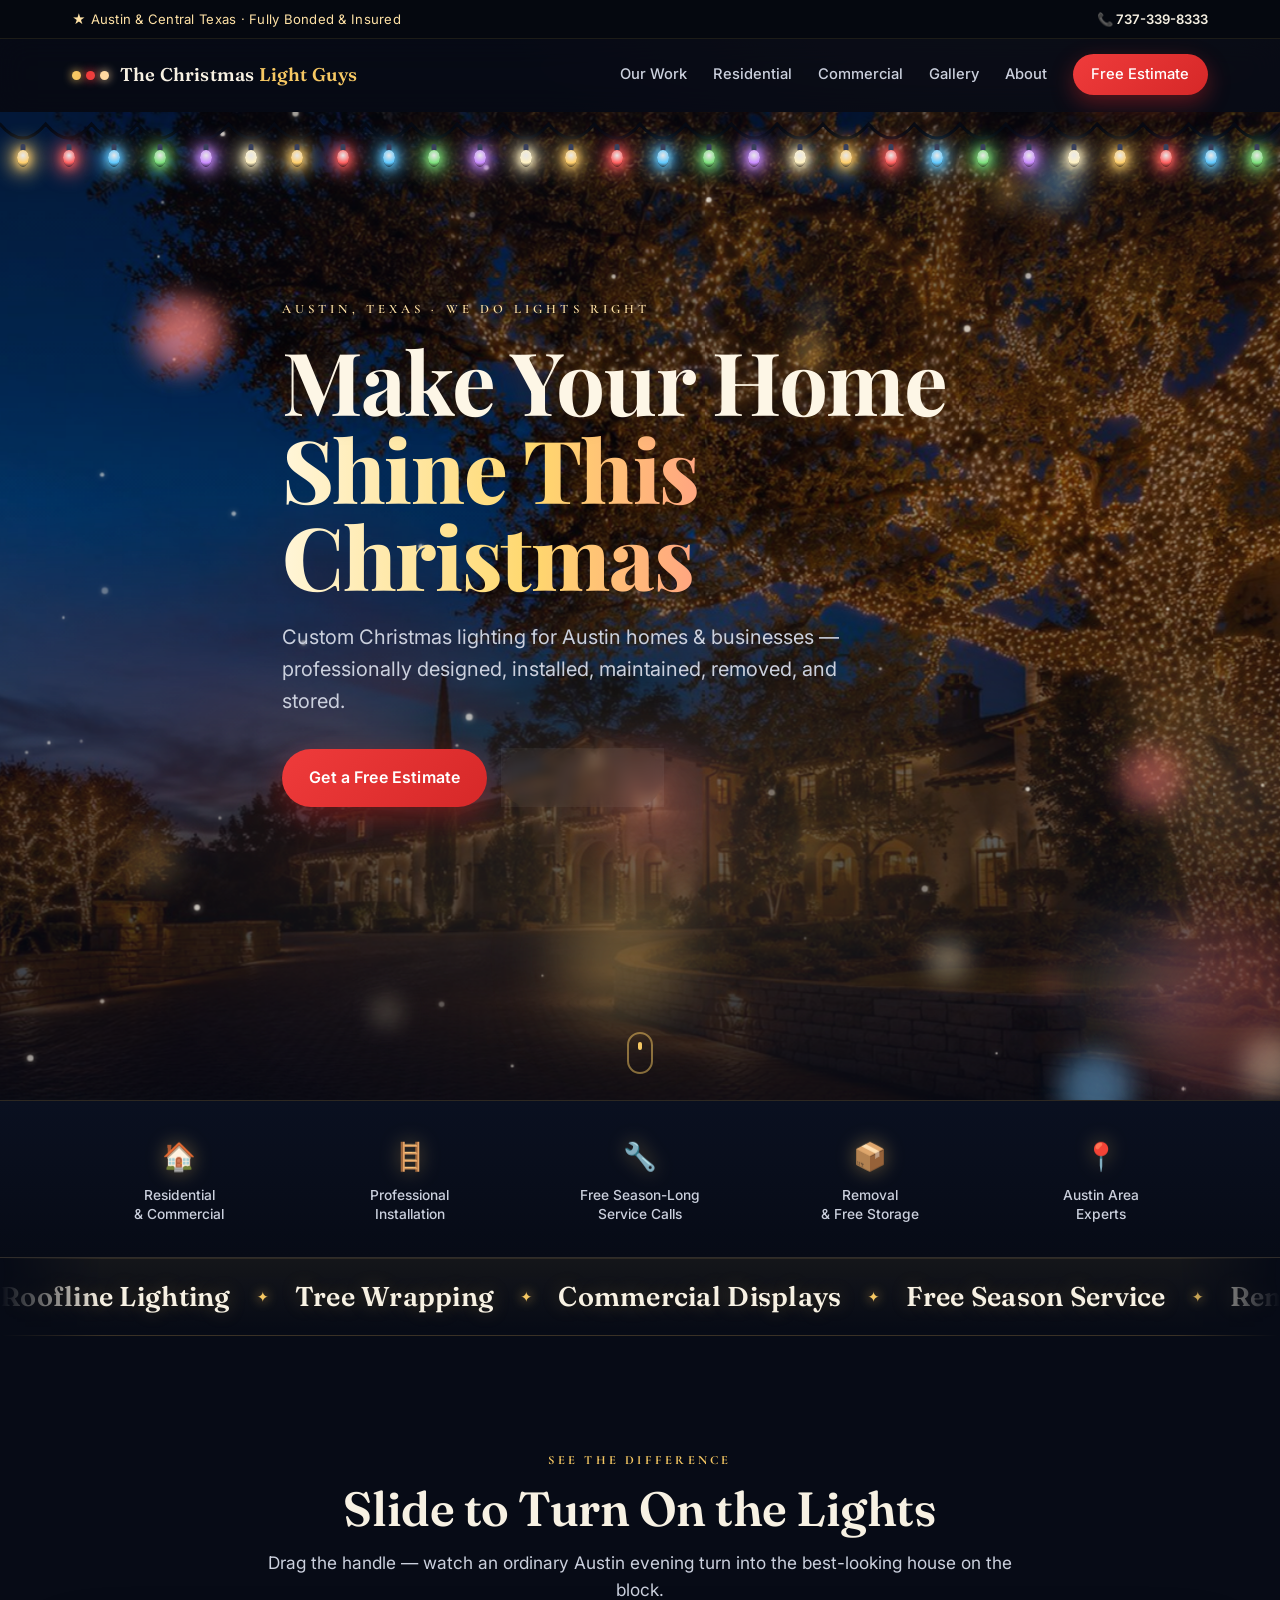
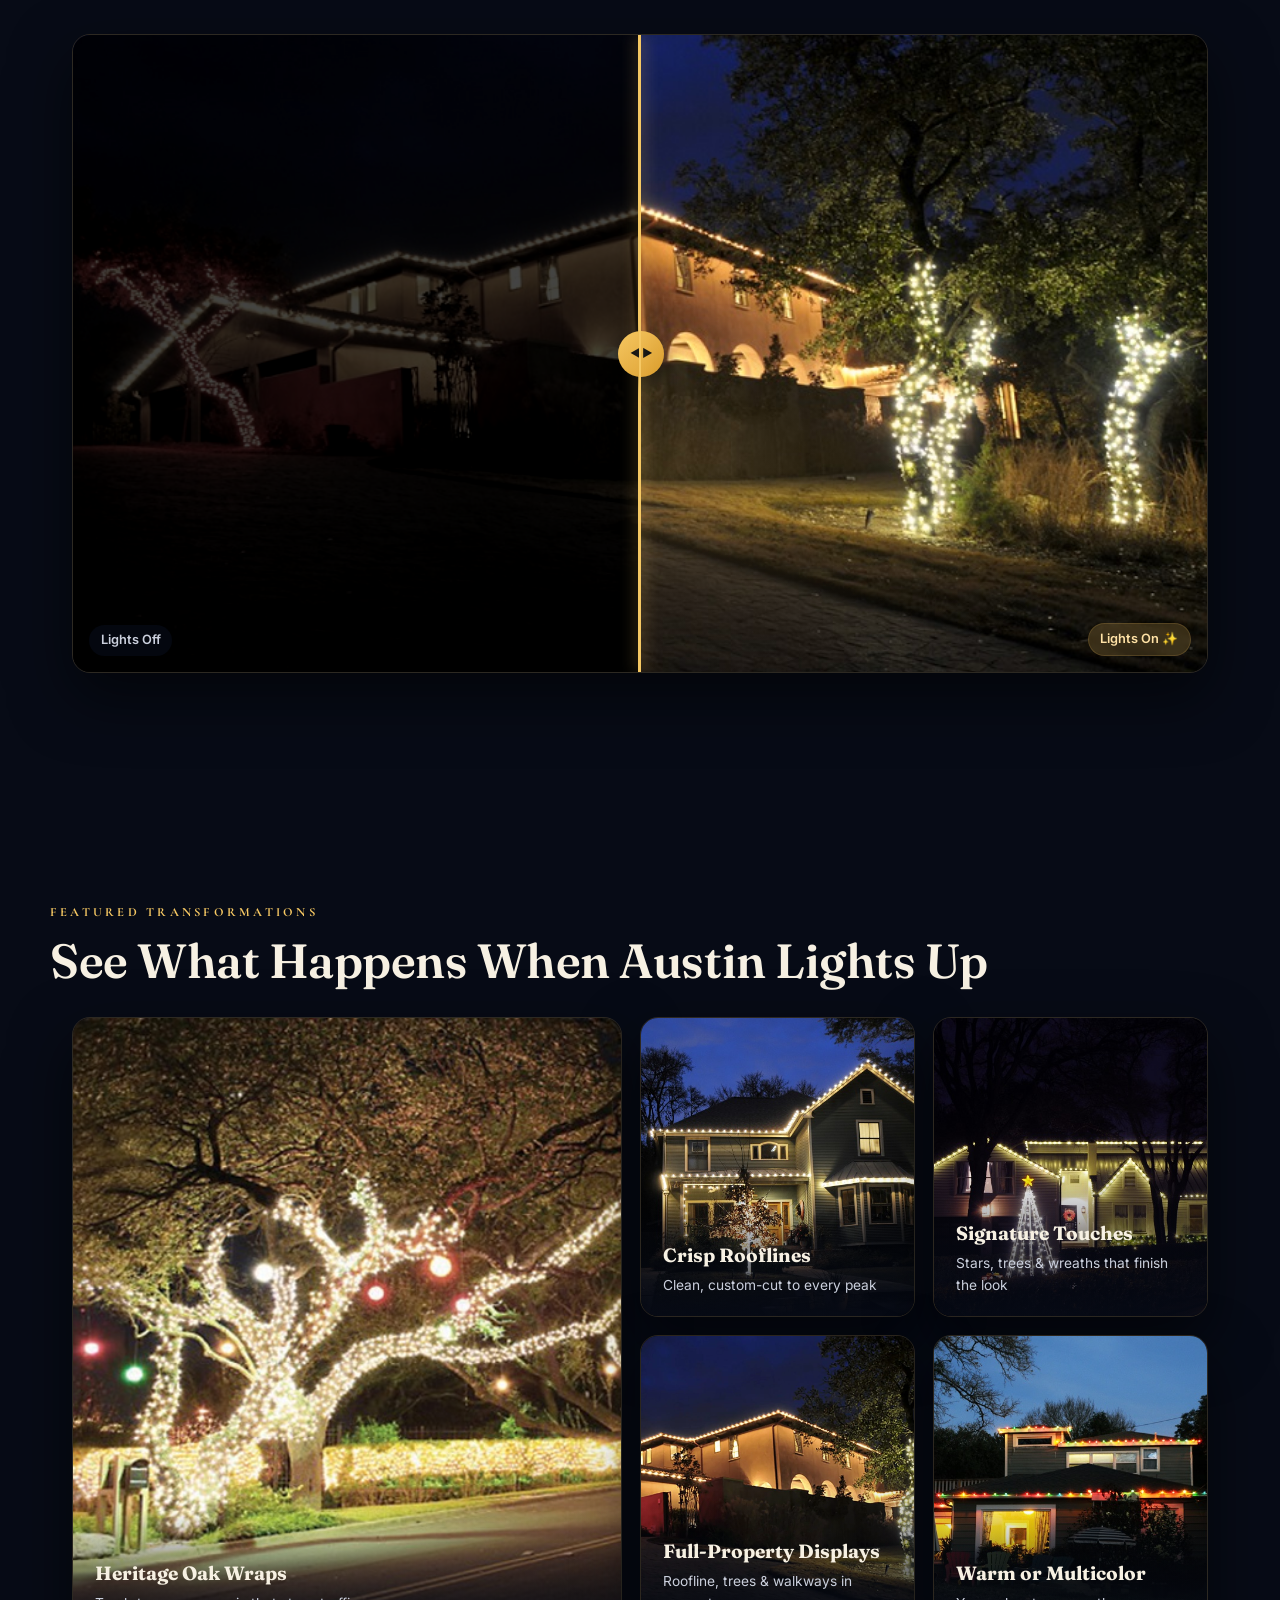
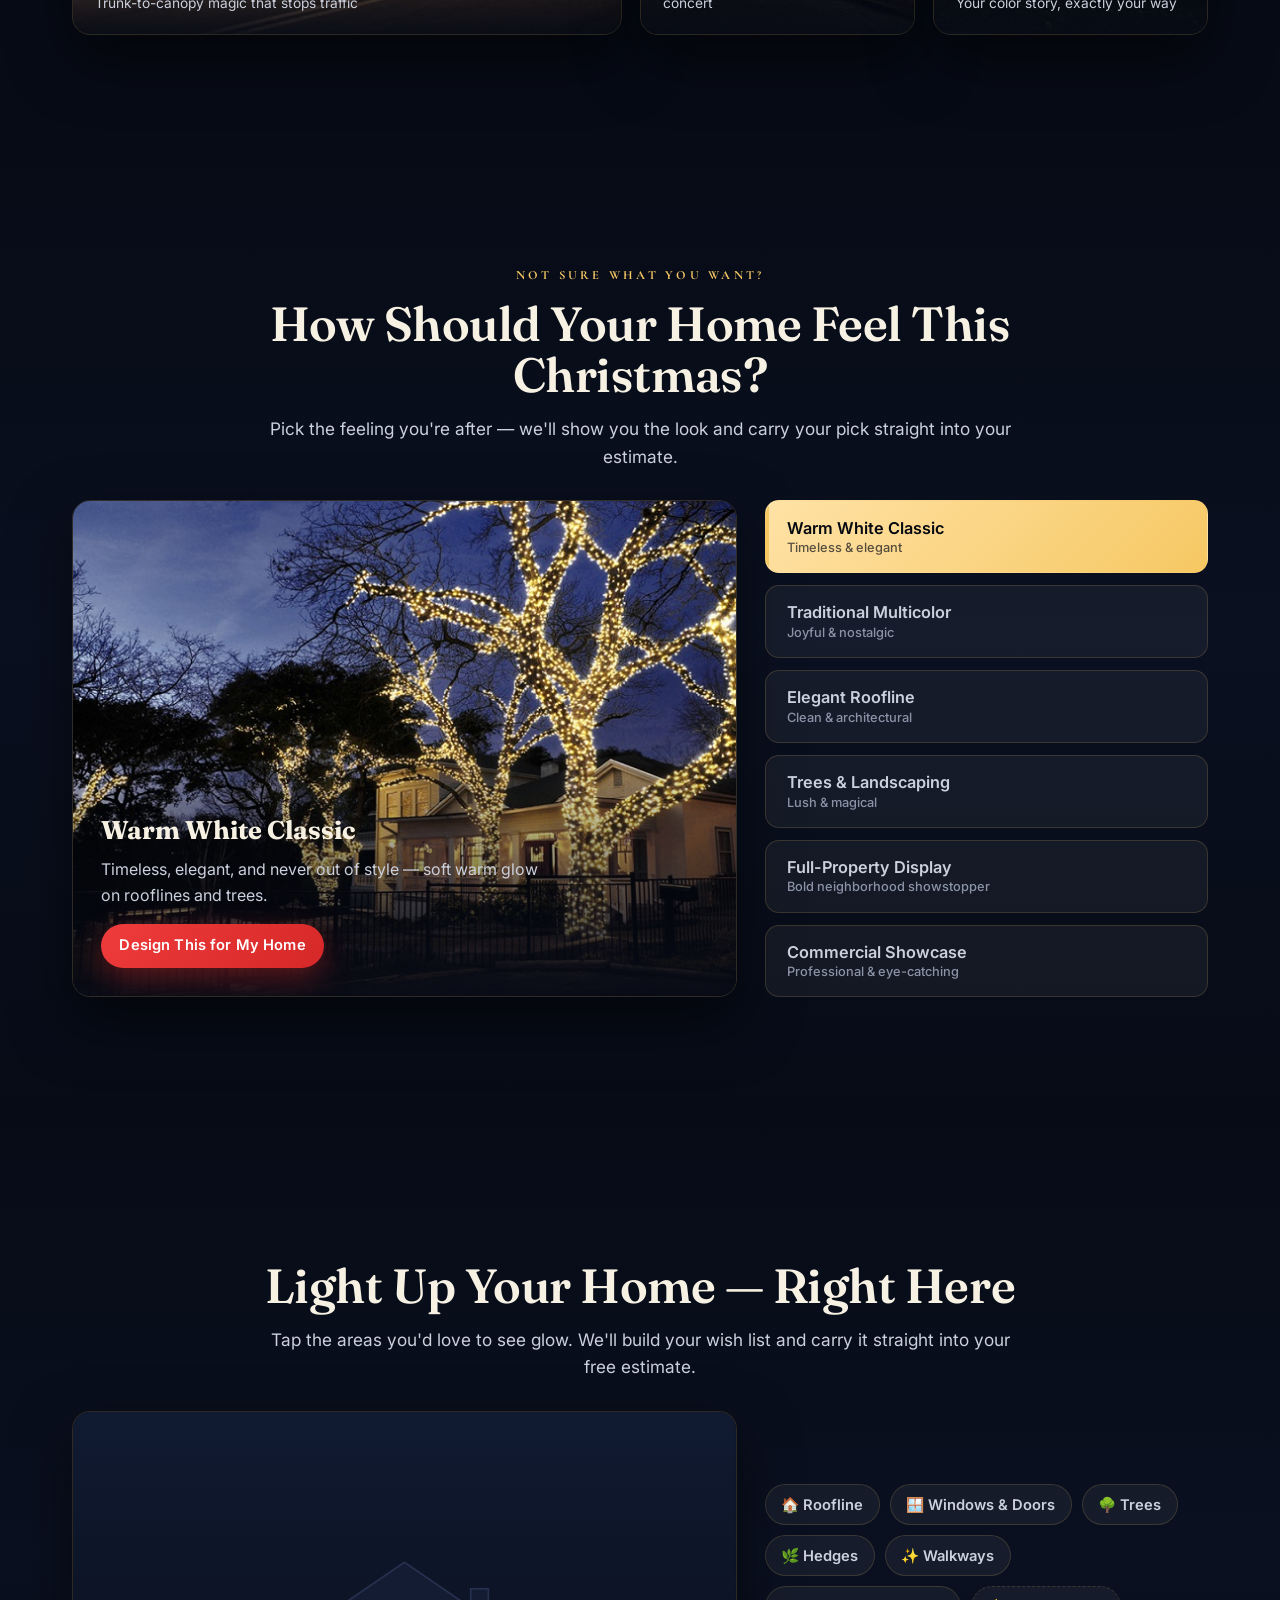
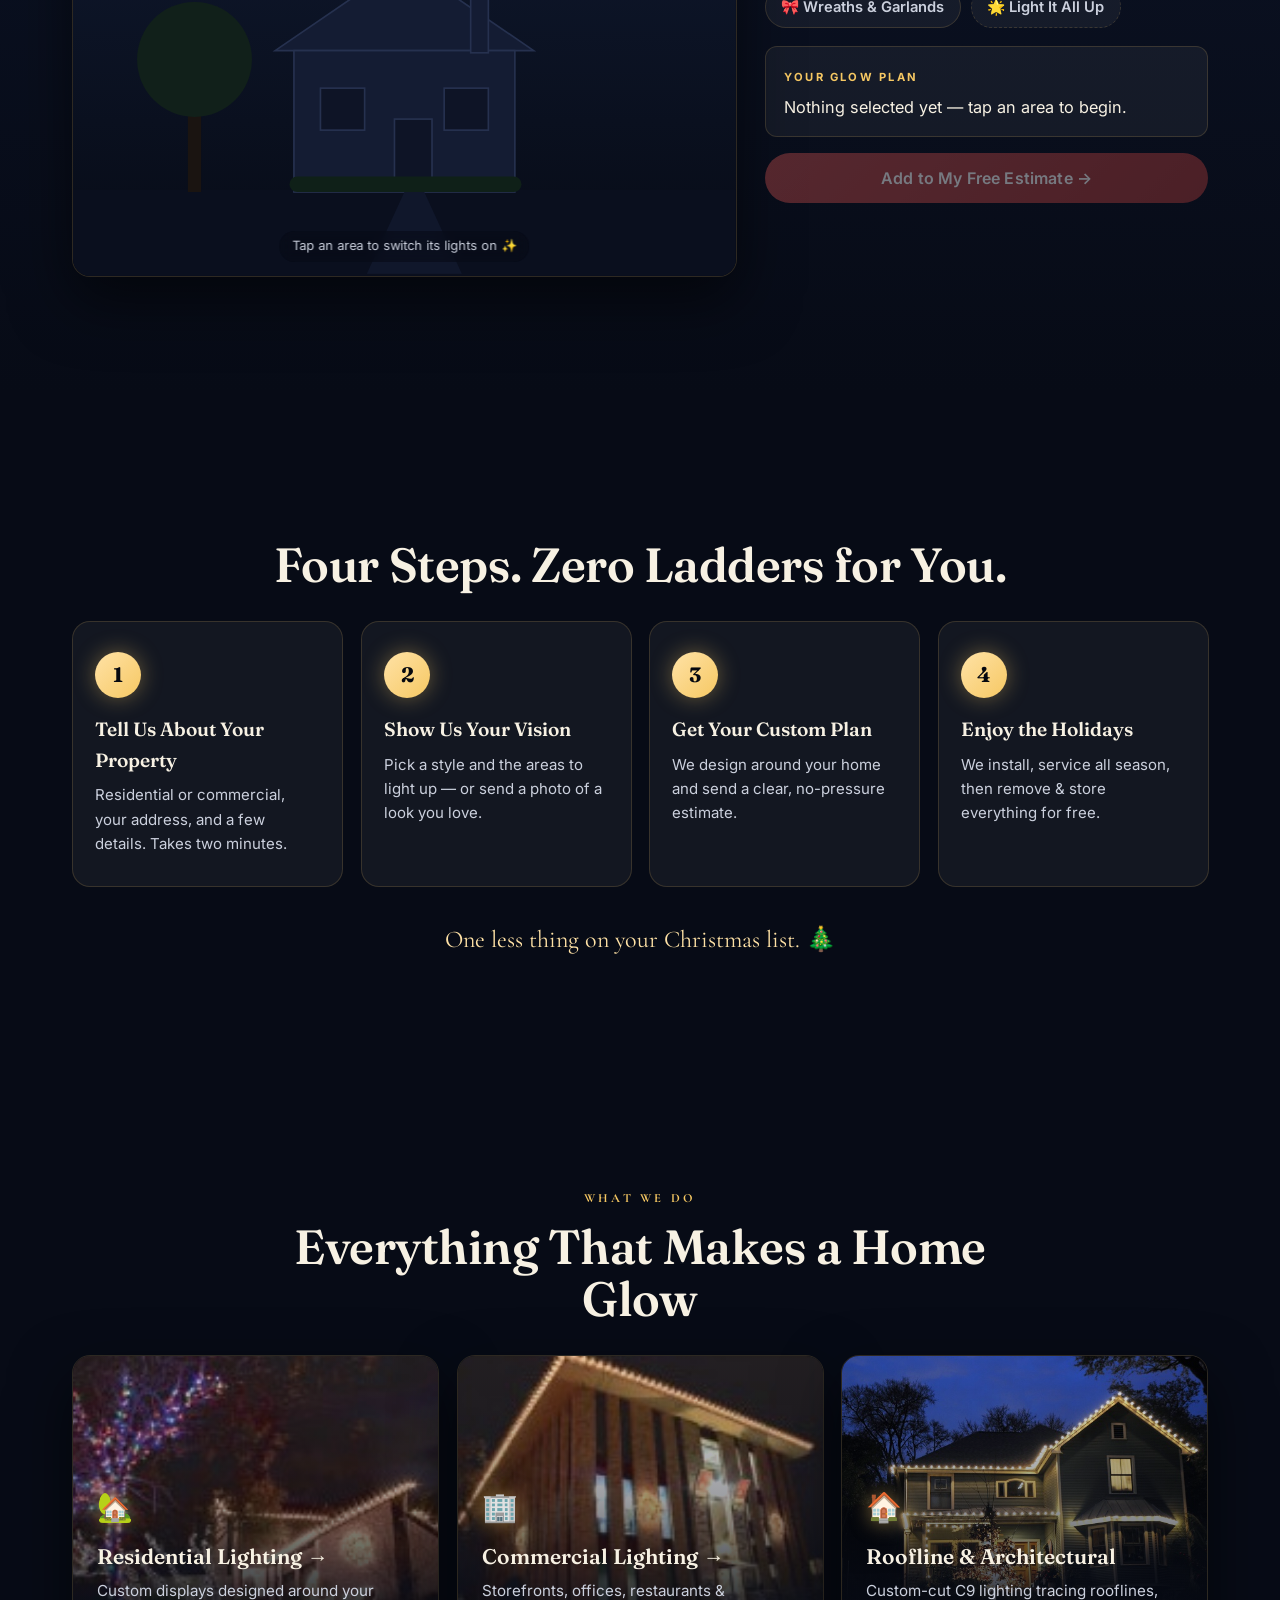
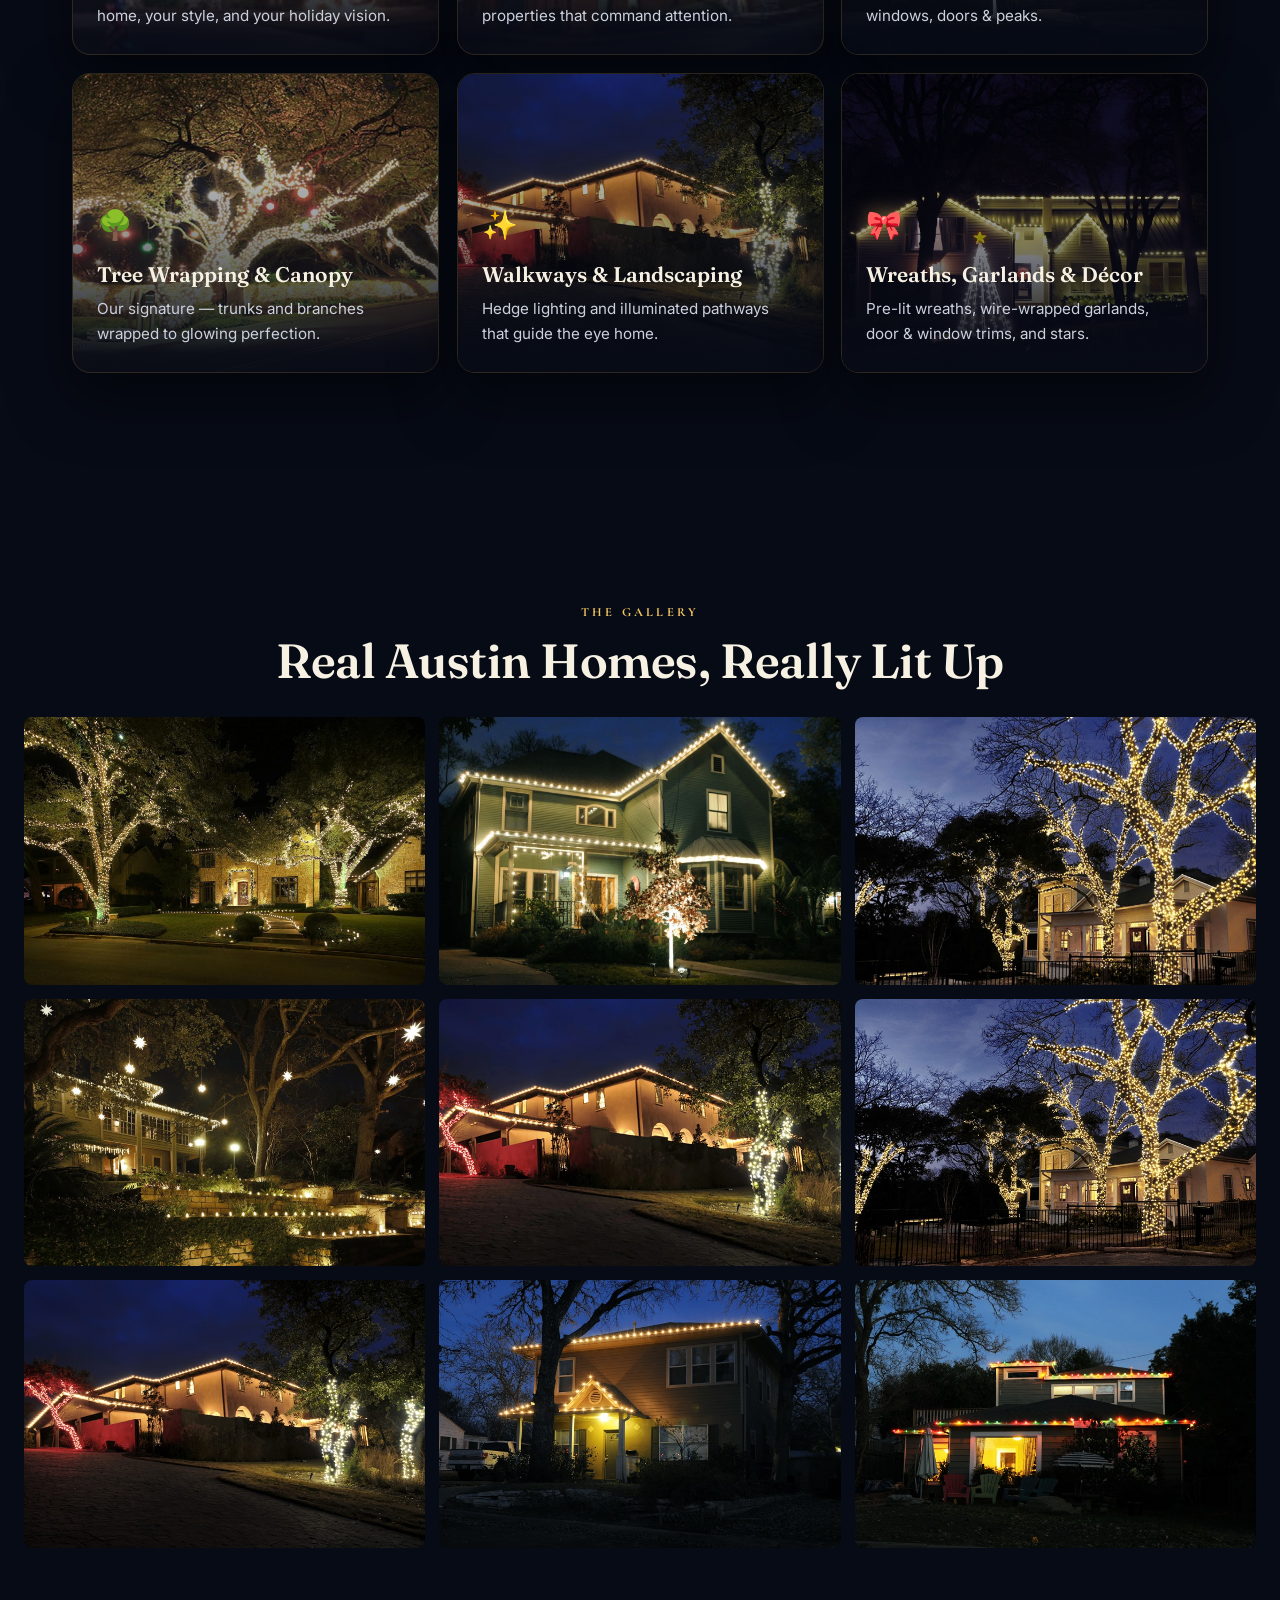
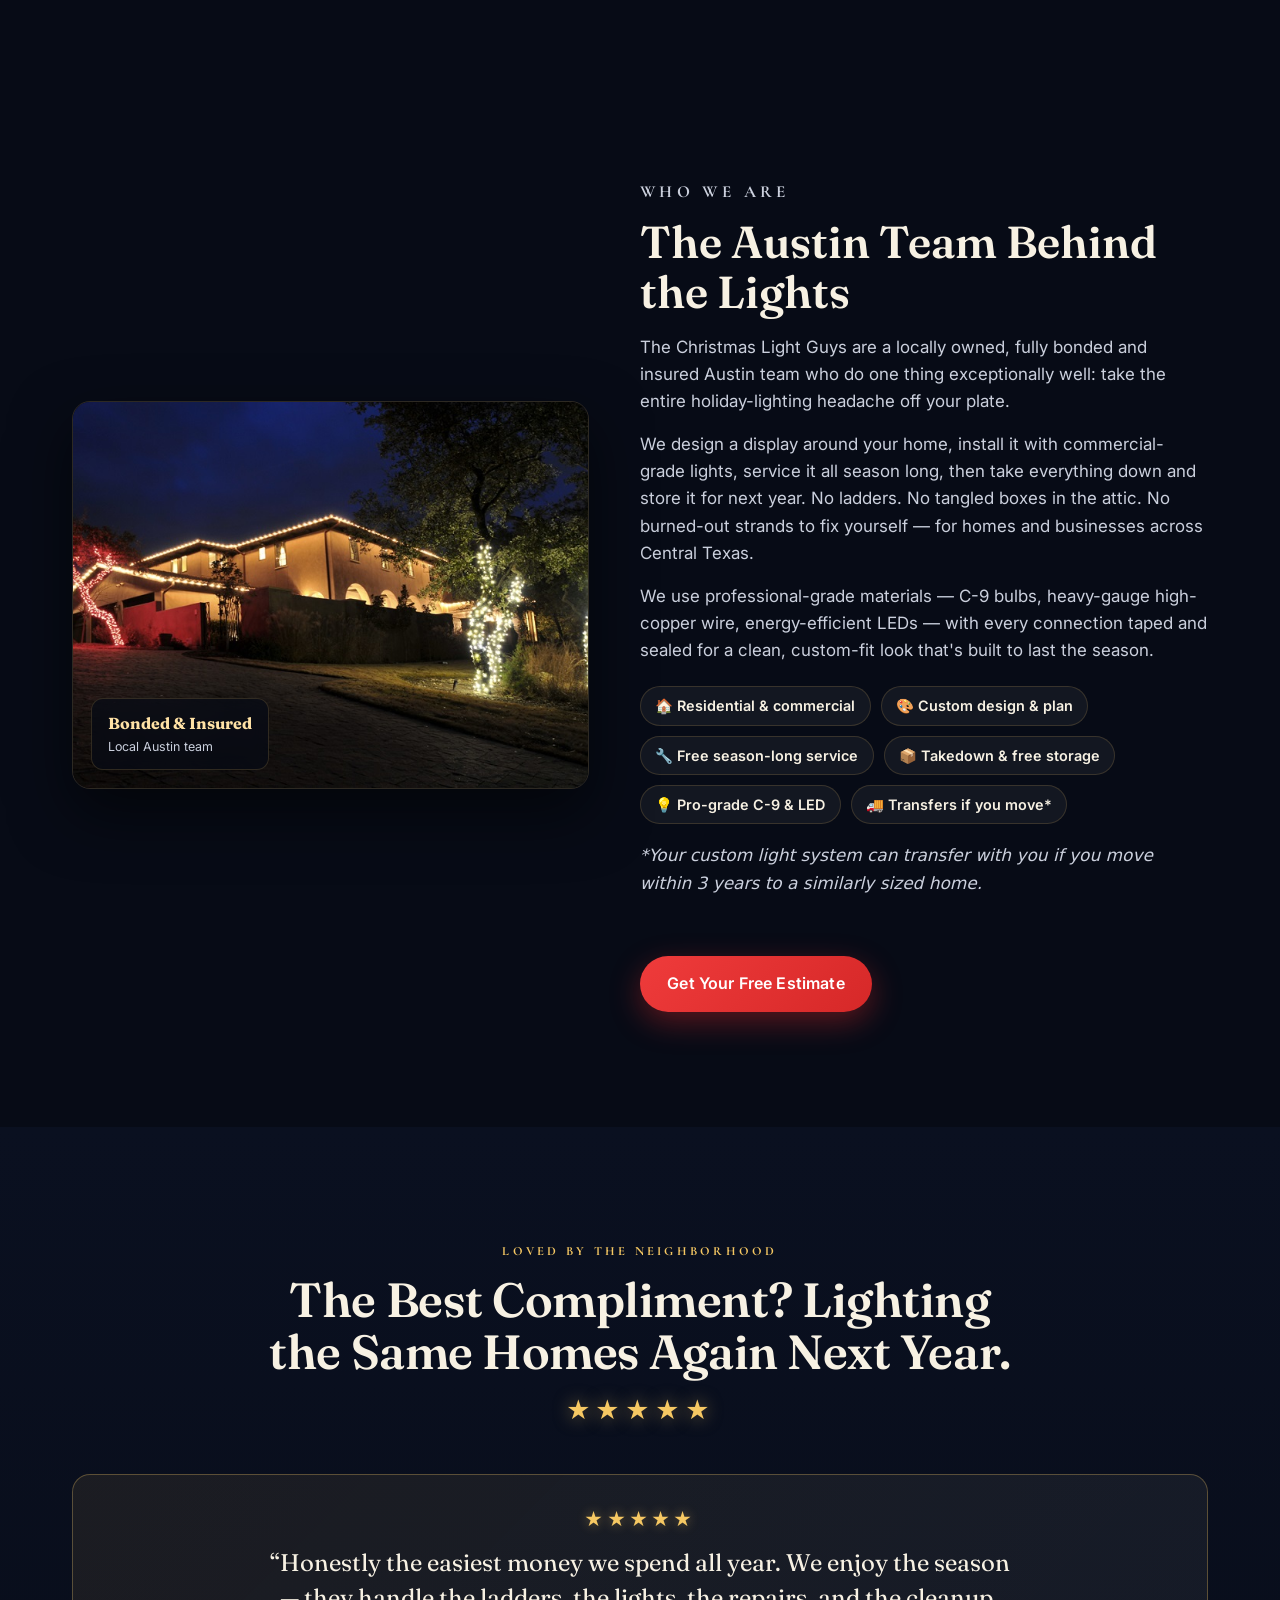
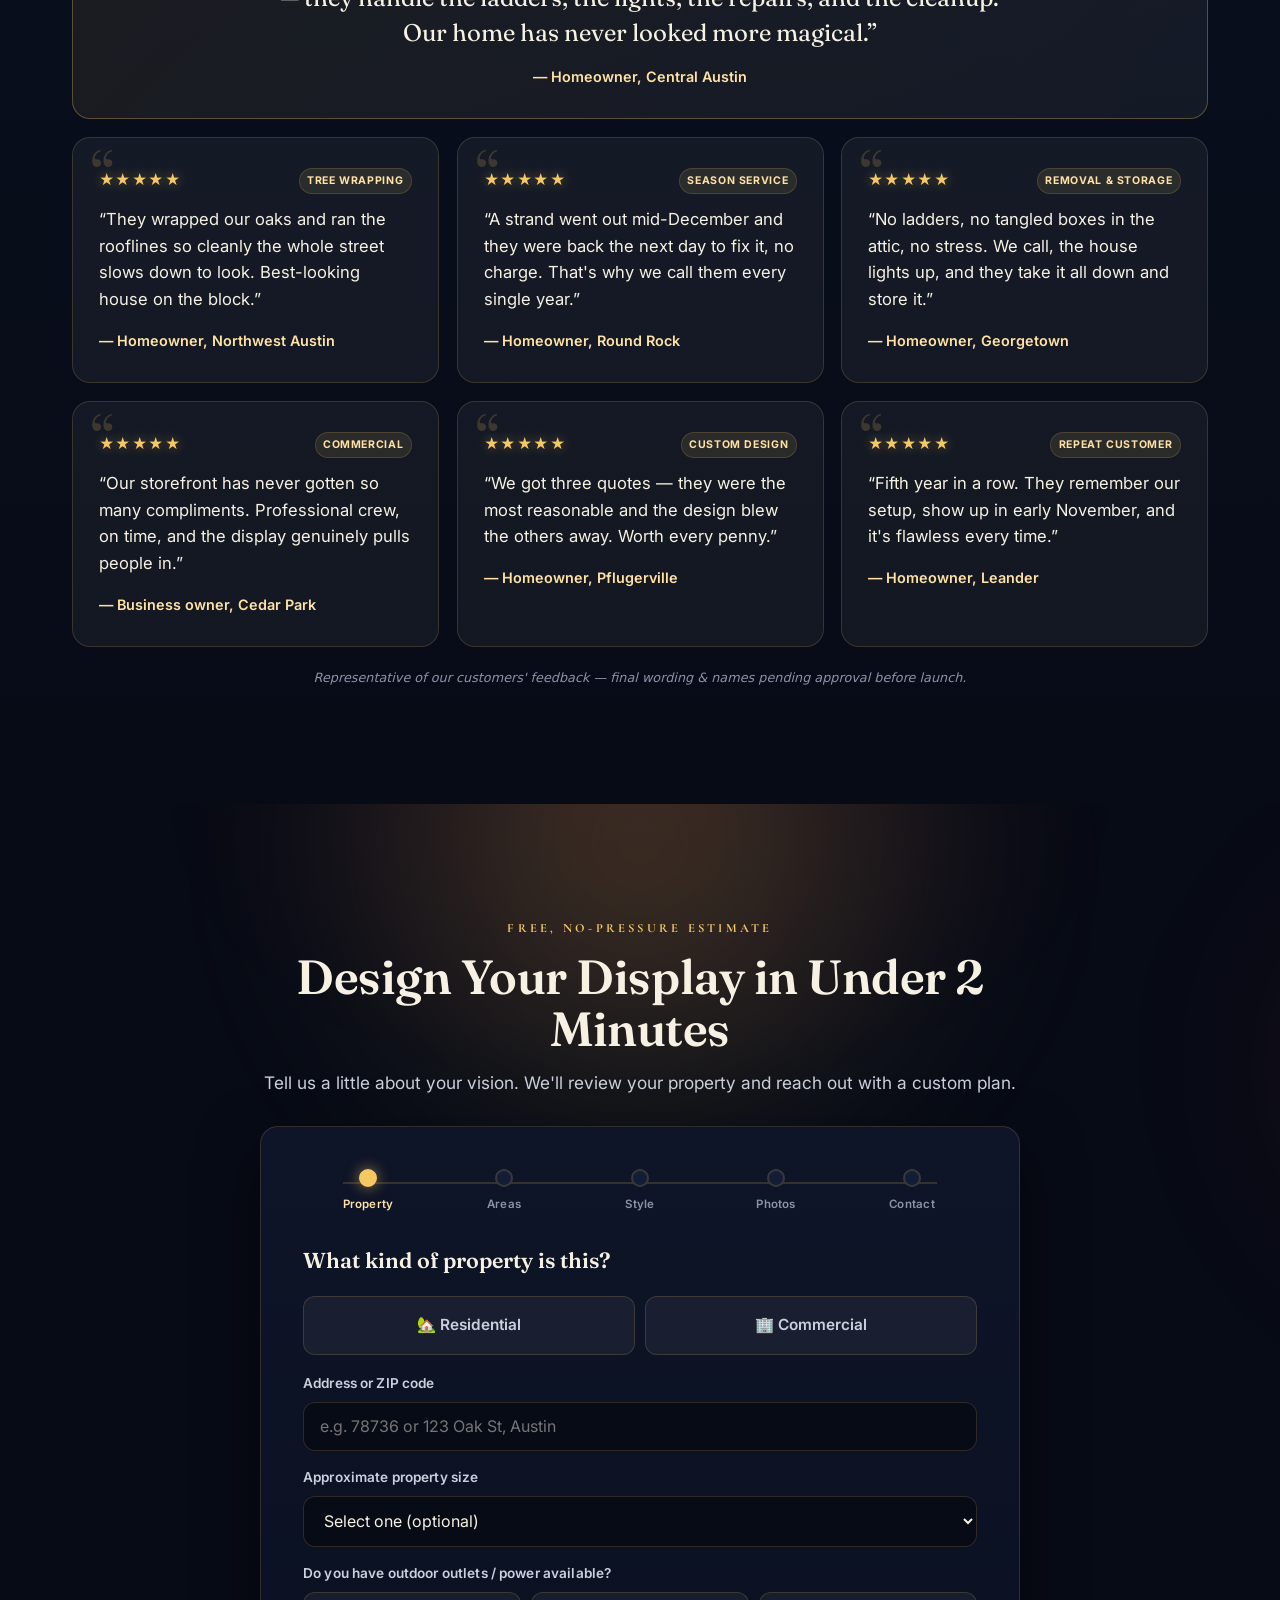
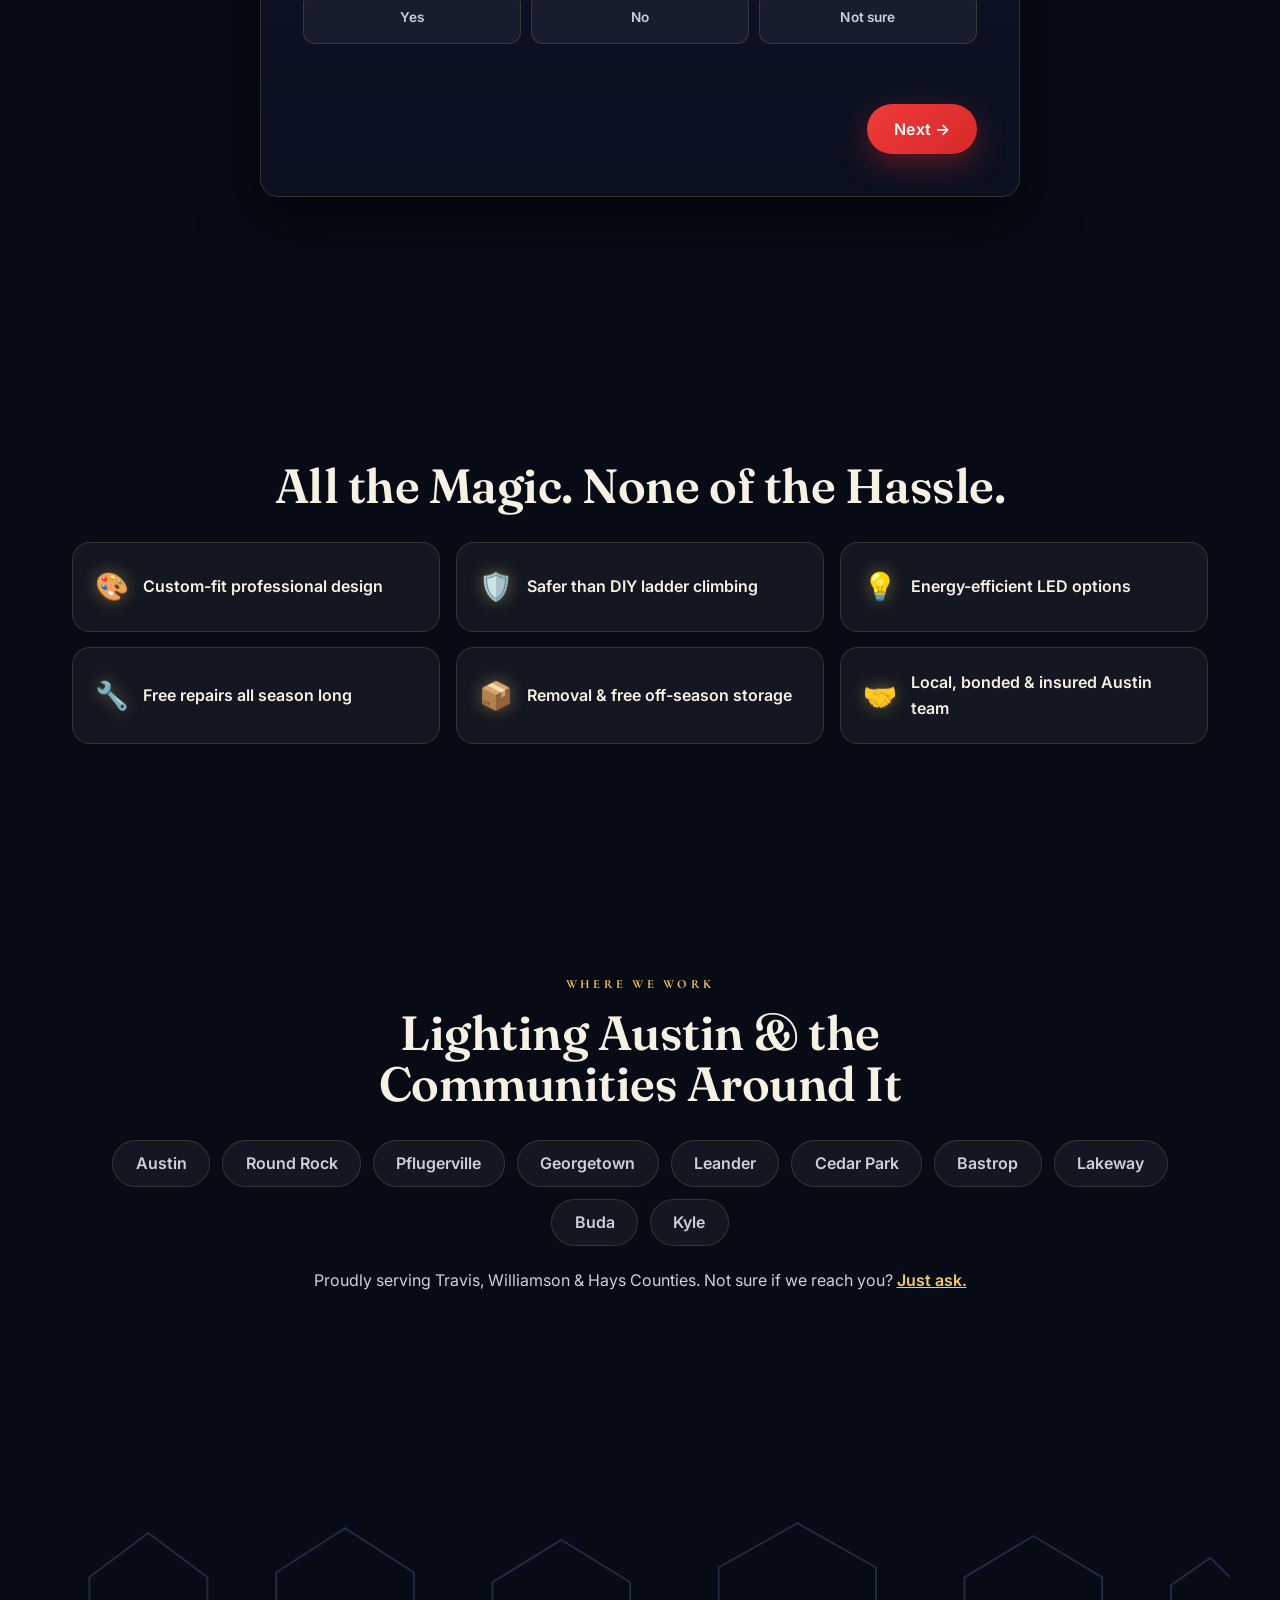
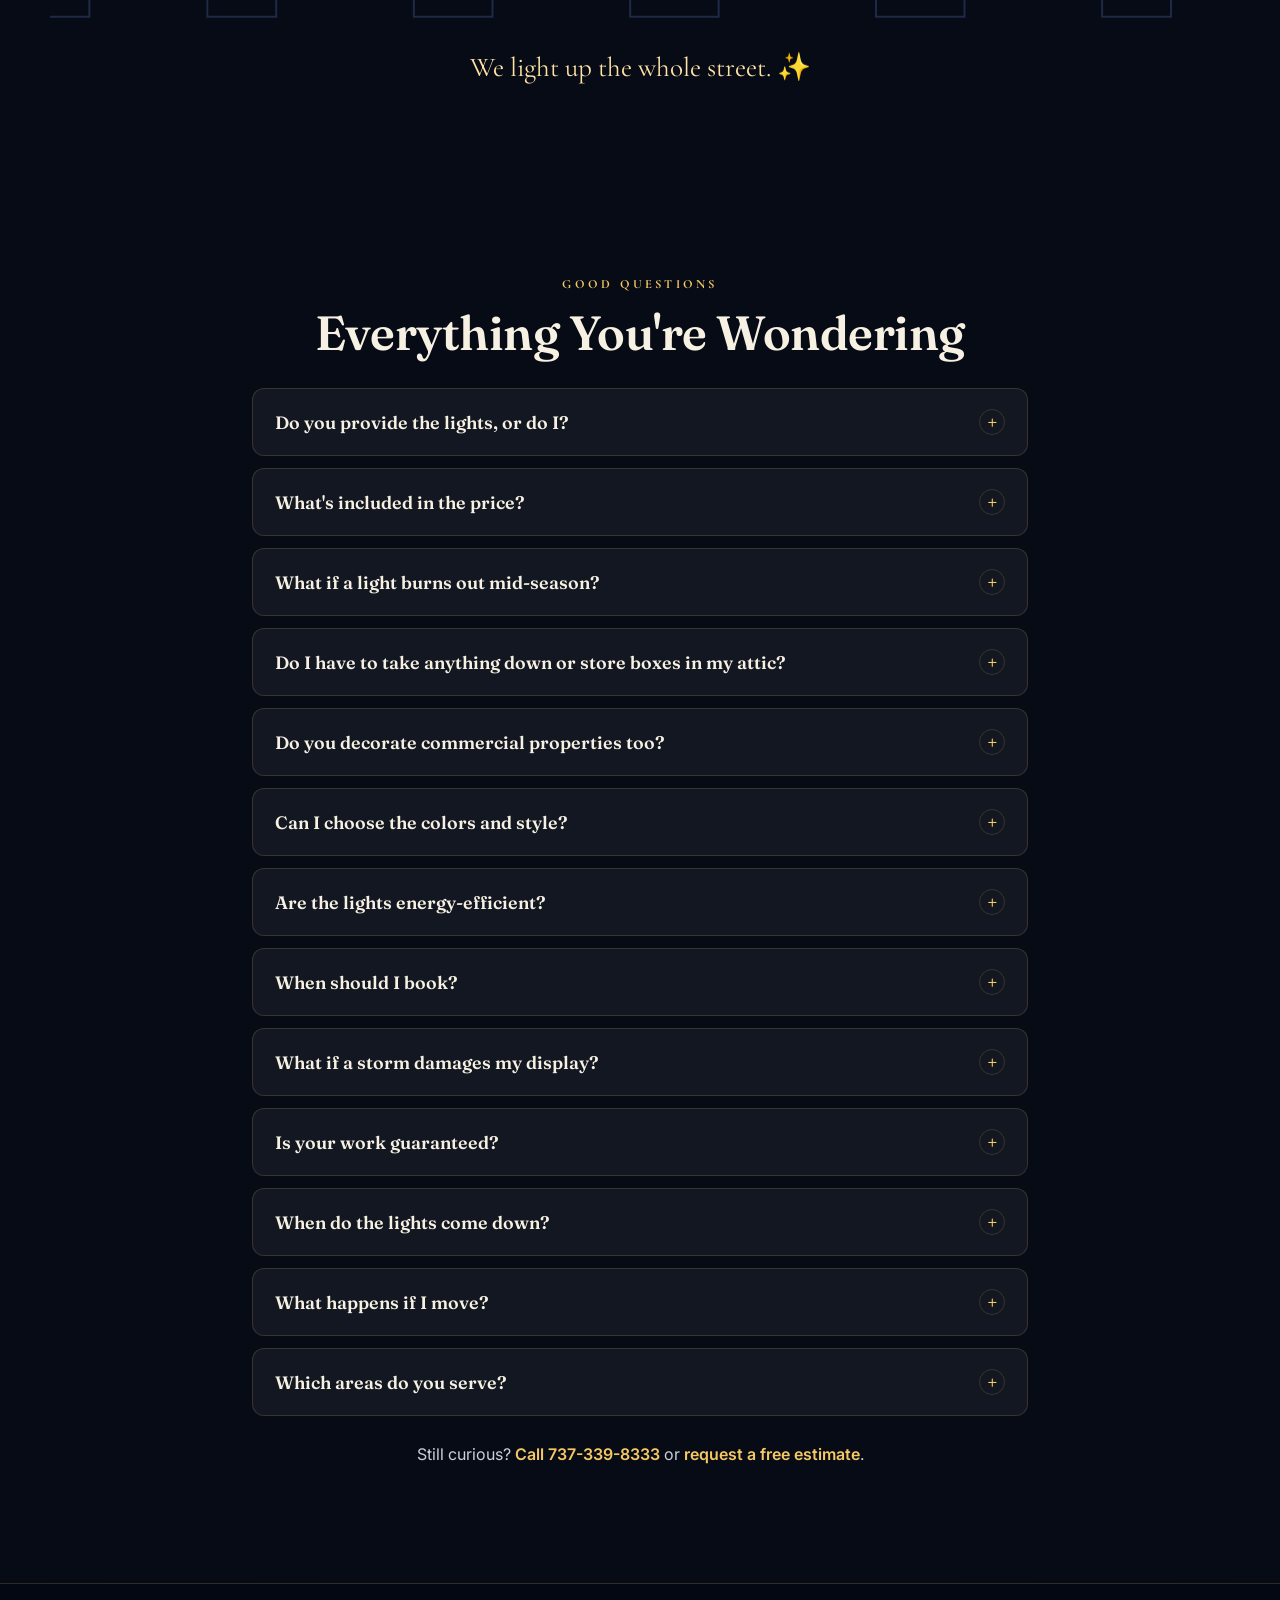
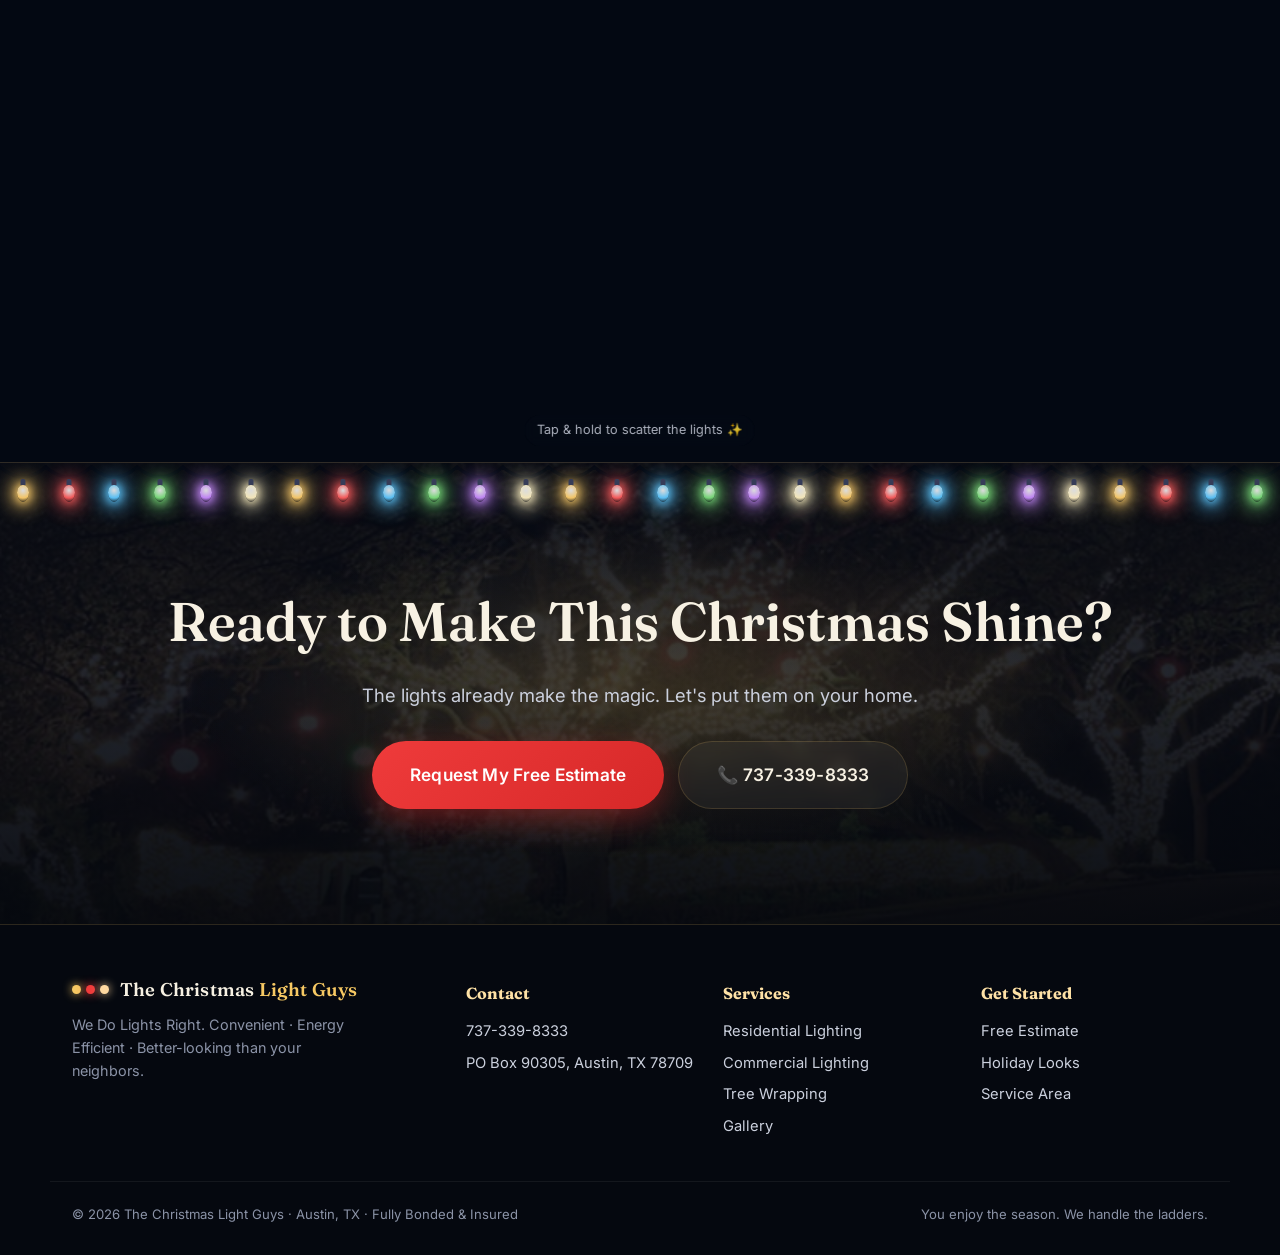
==== commit 16f3486a: "Rework gallery to full-bleed photo grid, refresh photos & contact - Replace the gallery with a full-" ====
--- a/site/index.html
+++ b/site/index.html
@@ -4,7 +4,7 @@
 <meta charset="UTF-8" />
 <meta name="viewport" content="width=device-width, initial-scale=1.0" />
 <title>The Christmas Light Guys | Custom Holiday Lighting in Austin, TX</title>
-<meta name="description" content="Custom residential & commercial Christmas lighting for Austin and Central Texas — professionally designed, installed, maintained, removed, and stored. You enjoy the season. We handle the ladders. Free estimates: 512-339-9313." />
+<meta name="description" content="Custom residential & commercial Christmas lighting for Austin and Central Texas — professionally designed, installed, maintained, removed, and stored. You enjoy the season. We handle the ladders. Free estimates: 737-339-8333." />
 <meta name="theme-color" content="#070b16" />
 <meta property="og:title" content="The Christmas Light Guys | Austin Holiday Lighting" />
 <meta property="og:description" content="Make your home shine this Christmas. Professional holiday lighting, fully done for you — design, install, service, removal & free storage." />
@@ -23,8 +23,8 @@
   "name": "The Christmas Light Guys",
   "description": "Custom residential & commercial Christmas light installation in Austin & Central Texas — professionally designed, installed, maintained, removed and stored.",
   "url": "https://thechristmaslightguys.com/",
-  "telephone": "+1-512-339-9313",
-  "email": "guys@thechristmaslightguys.com",
+  "telephone": "+1-737-339-8333",
+  "email": "thelightguysaustin@gmail.com",
   "image": "https://thechristmaslightguys.com/assets/img/hero/hero-1.jpg",
   "priceRange": "$$",
   "slogan": "We Do Lights Right.",
@@ -68,7 +68,7 @@
 <div class="topbar">
   <div class="wrap topbar__inner">
     <span class="topbar__tag">★ Austin &amp; Central Texas · Fully Bonded &amp; Insured</span>
-    <a class="topbar__phone" href="tel:+15123399313">📞 512-339-9313</a>
+    <a class="topbar__phone" href="tel:+17373398333">📞 737-339-8333</a>
   </div>
 </div>
 
@@ -213,6 +213,14 @@
       <figure class="showcase__tile reveal" style="--d:.16s">
         <img src="assets/img/roofline-star-tree.jpg" alt="Home with roofline lights and a glowing light-up tree with a star topper" loading="lazy" />
         <figcaption><strong>Signature Touches</strong><span>Stars, trees &amp; wreaths that finish the look</span></figcaption>
+      </figure>
+      <figure class="showcase__tile reveal" style="--d:.24s">
+        <img src="assets/img/estate-grand.jpg" alt="Grand Austin property with warm-white roofline, wrapped trees and lit walkways" loading="lazy" />
+        <figcaption><strong>Full-Property Displays</strong><span>Roofline, trees &amp; walkways in concert</span></figcaption>
+      </figure>
+      <figure class="showcase__tile reveal" style="--d:.32s">
+        <img src="assets/img/colorful-bungalow.jpg" alt="Austin bungalow with bold, joyful multicolor roofline lighting" loading="lazy" />
+        <figcaption><strong>Warm or Multicolor</strong><span>Your color story, exactly your way</span></figcaption>
       </figure>
     </div>
   </section>
@@ -434,27 +442,16 @@
       <h2 class="reveal">Real Austin Homes, Really Lit Up</h2>
     </div>
 
-    <div class="wrap gallery__filters reveal" id="galleryFilters">
-      <button class="filter is-active" data-filter="all">All</button>
-      <button class="filter" data-filter="roofline">Roofline</button>
-      <button class="filter" data-filter="trees">Trees</button>
-      <button class="filter" data-filter="warm">Warm White</button>
-      <button class="filter" data-filter="color">Multicolor</button>
-      <button class="filter" data-filter="commercial">Commercial</button>
-    </div>
-
-    <div class="wrap gallery__grid" id="galleryGrid">
-      <button class="gitem reveal" data-cat="trees warm" data-src="assets/img/hero-warm-tree-home.jpg" data-style="Warm White Classic" data-cap="Warm-white tree wraps — elegant &amp; timeless"><img src="assets/img/hero-warm-tree-home.jpg" alt="Warm-white tree wraps in front of an Austin home" loading="lazy"><span class="gitem__cap">Warm-white tree wraps — elegant &amp; timeless</span></button>
-      <button class="gitem reveal" data-cat="trees" data-src="assets/img/oak-ornaments.jpg" data-style="Trees &amp; Landscaping" data-cap="Heritage oak wraps with classic ornaments"><img src="assets/img/oak-ornaments.jpg" alt="Oak trees wrapped with lights and colored ornaments" loading="lazy"><span class="gitem__cap">Heritage oak wraps with classic ornaments</span></button>
-      <button class="gitem reveal" data-cat="trees warm" data-src="assets/img/oak-canopy-street.jpg" data-style="Trees &amp; Landscaping" data-cap="Street-side canopy lighting that stops traffic"><img src="assets/img/oak-canopy-street.jpg" alt="Street-side oak canopy lit for the holidays" loading="lazy"><span class="gitem__cap">Street-side canopy lighting that stops traffic</span></button>
-      <button class="gitem reveal" data-cat="roofline warm" data-src="assets/img/victorian-roofline.jpg" data-style="Elegant Roofline" data-cap="Crisp roofline on a two-story home"><img src="assets/img/victorian-roofline.jpg" alt="Two-story home with warm-white roofline lighting" loading="lazy"><span class="gitem__cap">Crisp roofline on a two-story home</span></button>
-      <button class="gitem reveal" data-cat="roofline warm" data-src="assets/img/roofline-star-tree.jpg" data-style="Elegant Roofline" data-cap="Roofline plus a glowing star-tree centerpiece"><img src="assets/img/roofline-star-tree.jpg" alt="Roofline lights with a light-up tree and star" loading="lazy"><span class="gitem__cap">Roofline plus a glowing star-tree centerpiece</span></button>
-      <button class="gitem reveal" data-cat="warm" data-src="assets/img/estate-night.jpg" data-style="Full-Property Display" data-cap="A full-property estate display"><img src="assets/img/estate-night.jpg" alt="Estate with full-property warm-white lighting" loading="lazy"><span class="gitem__cap">A full-property estate display</span></button>
-      <button class="gitem reveal" data-cat="roofline warm" data-src="assets/img/porch-glow.jpg" data-style="Warm White Classic" data-cap="Cozy porch &amp; roofline glow"><img src="assets/img/porch-glow.jpg" alt="Cozy porch glow and roofline lights" loading="lazy"><span class="gitem__cap">Cozy porch &amp; roofline glow</span></button>
-      <button class="gitem reveal" data-cat="roofline warm" data-src="assets/img/stone-cottage.jpg" data-style="Warm White Classic" data-cap="Stone cottage outlined in warm white"><img src="assets/img/stone-cottage.jpg" alt="Stone cottage outlined in warm lights" loading="lazy"><span class="gitem__cap">Stone cottage outlined in warm white</span></button>
-      <button class="gitem reveal" data-cat="color" data-src="assets/img/colorful-bungalow.jpg" data-style="Traditional Multicolor" data-cap="Bold, joyful multicolor roofline"><img src="assets/img/colorful-bungalow.jpg" alt="Bungalow with multicolor roofline lights" loading="lazy"><span class="gitem__cap">Bold, joyful multicolor roofline</span></button>
-      <button class="gitem reveal" data-cat="color" data-src="assets/img/residential-multicolor.jpg" data-style="Traditional Multicolor" data-cap="Festive multicolor on a family home"><img src="assets/img/residential-multicolor.jpg" alt="Residential home with multicolor holiday lighting" loading="lazy"><span class="gitem__cap">Festive multicolor on a family home</span></button>
-      <button class="gitem reveal" data-cat="commercial" data-src="assets/img/commercial-building.jpg" data-style="Full-Property Display" data-cap="A commercial property that owns the block"><img src="assets/img/commercial-building.jpg" alt="Commercial building with holiday roofline lighting" loading="lazy"><span class="gitem__cap">A commercial property that owns the block</span></button>
+    <div class="ggrid reveal" id="galleryGrid">
+      <button class="gtile" data-src="assets/img/tudor-oaks.jpg" data-style="Trees &amp; Landscaping" data-cap="Warm-wrapped heritage oaks framing a stone estate"><img src="assets/img/tudor-oaks.jpg" alt="Stone estate with warm-white wrapped oak trees and roofline lighting" loading="lazy"><span class="gtile__cap">Warm-wrapped heritage oaks</span></button>
+      <button class="gtile" data-src="assets/img/green-victorian.jpg" data-style="Elegant Roofline" data-cap="Crisp warm-white roofline on a green Victorian"><img src="assets/img/green-victorian.jpg" alt="Green Victorian two-story home outlined in warm-white roofline lights" loading="lazy"><span class="gtile__cap">Crisp roofline on a Victorian</span></button>
+      <button class="gtile" data-src="assets/img/wrapped-oaks-dusk.jpg" data-style="Trees &amp; Landscaping" data-cap="Bare oaks fully wrapped at blue hour"><img src="assets/img/wrapped-oaks-dusk.jpg" alt="Bare oak trees fully wrapped in warm-white lights at dusk with a lit cottage behind" loading="lazy"><span class="gtile__cap">Wrapped oaks at blue hour</span></button>
+      <button class="gtile" data-src="assets/img/oak-estate-night.jpg" data-style="Full-Property Display" data-cap="Hanging stars &amp; terraced garden lighting"><img src="assets/img/oak-estate-night.jpg" alt="Hillside home with hanging star ornaments and terraced stone-wall landscape lighting" loading="lazy"><span class="gtile__cap">Hanging stars &amp; lit terraces</span></button>
+      <button class="gtile" data-src="assets/img/estate-grand.jpg" data-style="Full-Property Display" data-cap="A grand property aglow — roofline, trees &amp; walkways"><img src="assets/img/estate-grand.jpg" alt="Grand property with warm-white roofline, wrapped trees and lit walkways" loading="lazy"><span class="gtile__cap">A grand property, fully aglow</span></button>
+      <button class="gtile" data-src="assets/img/hero-warm-tree-home.jpg" data-style="Warm White Classic" data-cap="Warm-white tree wraps and roofline at dusk"><img src="assets/img/hero-warm-tree-home.jpg" alt="Warm-white tree wraps and roofline on an Austin home at dusk" loading="lazy"><span class="gtile__cap">Warm-white wraps at dusk</span></button>
+      <button class="gtile" data-src="assets/img/estate-night.jpg" data-style="Full-Property Display" data-cap="A full-property estate display"><img src="assets/img/estate-night.jpg" alt="Estate with full-property warm-white holiday lighting" loading="lazy"><span class="gtile__cap">A full-property display</span></button>
+      <button class="gtile" data-src="assets/img/porch-glow.jpg" data-style="Warm White Classic" data-cap="Cozy porch and roofline glow"><img src="assets/img/porch-glow.jpg" alt="Cozy porch glow and warm-white roofline lights" loading="lazy"><span class="gtile__cap">Cozy porch &amp; roofline glow</span></button>
+      <button class="gtile" data-src="assets/img/colorful-bungalow.jpg" data-style="Traditional Multicolor" data-cap="Bold, joyful multicolor roofline"><img src="assets/img/colorful-bungalow.jpg" alt="Austin bungalow with bold multicolor roofline lighting" loading="lazy"><span class="gtile__cap">Bold, joyful multicolor</span></button>
     </div>
   </section>
 
@@ -671,8 +668,8 @@
           <h3 id="qdoneTitle">Your holiday transformation starts here.</h3>
           <p id="qdoneMsg">Thanks! We'll review your property and reach out with a custom plan. Prefer to talk now?</p>
           <div class="qdone__actions">
-            <a class="btn btn--primary" href="tel:+15123399313">📞 Call 512-339-9313</a>
-            <a class="btn btn--ghost" id="qdoneEmail" href="mailto:guys@thechristmaslightguys.com" hidden>📧 Finish by email</a>
+            <a class="btn btn--primary" href="tel:+17373398333">📞 Call 737-339-8333</a>
+            <a class="btn btn--ghost" id="qdoneEmail" href="mailto:thelightguysaustin@gmail.com" hidden>📧 Finish by email</a>
           </div>
         </div>
 
@@ -712,7 +709,7 @@
       <span>Leander</span><span>Cedar Park</span><span>Bastrop</span><span>Lakeway</span>
       <span>Buda</span><span>Kyle</span>
     </div>
-    <p class="area__counties reveal">Proudly serving Travis, Williamson &amp; Hays Counties. Not sure if we reach you? <a href="tel:+15123399313">Just ask.</a></p>
+    <p class="area__counties reveal">Proudly serving Travis, Williamson &amp; Hays Counties. Not sure if we reach you? <a href="tel:+17373398333">Just ask.</a></p>
   </section>
 
   <!-- ===== ROOFLINE DRAW-ON DIVIDER ===== -->
@@ -759,14 +756,22 @@
         <div class="faq__a"><p>Absolutely — warm white, classic multicolor, or a fully custom design. Try “Design Your Glow” above to start building your wish list.</p></div>
       </div>
       <div class="faq__item reveal">
+        <button class="faq__q" aria-expanded="false">Are the lights energy-efficient?<span class="faq__icon" aria-hidden="true">+</span></button>
+        <div class="faq__a"><p>Yes. We use professional-grade, low-voltage LED bulbs that draw up to 80% less electricity than old incandescent strands — a full display that won't spike your winter utility bill.</p></div>
+      </div>
+      <div class="faq__item reveal">
         <button class="faq__q" aria-expanded="false">When should I book?<span class="faq__icon" aria-hidden="true">+</span></button>
-        <div class="faq__a"><p>Earlier is better — popular install dates fill up before the holidays. Reach out now to lock in your spot for the season.</p></div>
+        <div class="faq__a"><p>Earlier is better. Installs run from mid-October through December, and popular dates fill up fast — booking by September or October locks in your preferred install date.</p></div>
       </div>
       <div class="faq__item reveal">
         <button class="faq__q" aria-expanded="false">What if a storm damages my display?<span class="faq__icon" aria-hidden="true">+</span></button>
         <div class="faq__a"><p>We've got it. If severe weather knocks anything loose, we come back and re-hang it — complimentary, along with our free bulb replacements all season.</p></div>
       </div>
       <div class="faq__item reveal">
+        <button class="faq__q" aria-expanded="false">Is your work guaranteed?<span class="faq__icon" aria-hidden="true">+</span></button>
+        <div class="faq__a"><p>Yes. Every install is backed by our professional workmanship guarantee and season-long service — if anything isn't right, we come back and make it right at no extra charge.</p></div>
+      </div>
+      <div class="faq__item reveal">
         <button class="faq__q" aria-expanded="false">When do the lights come down?<span class="faq__icon" aria-hidden="true">+</span></button>
         <div class="faq__a"><p>Takedown begins January 2nd and most displays are down by mid-January — then we store everything for you until next year. You don't lift a finger.</p></div>
       </div>
@@ -779,7 +784,7 @@
         <div class="faq__a"><p>Austin and the surrounding communities — Round Rock, Pflugerville, Georgetown, Leander, Cedar Park, Bastrop and more, across Travis, Williamson &amp; Hays Counties.</p></div>
       </div>
     </div>
-    <p class="faq__more reveal">Still curious? <a href="tel:+15123399313">Call 512-339-9313</a> or <a href="#estimate">request a free estimate</a>.</p>
+    <p class="faq__more reveal">Still curious? <a href="tel:+17373398333">Call 737-339-8333</a> or <a href="#estimate">request a free estimate</a>.</p>
   </section>
 
   <script type="application/ld+json">
@@ -793,8 +798,10 @@
       {"@type":"Question","name":"Do I have to take anything down or store boxes?","acceptedAnswer":{"@type":"Answer","text":"Never. We remove everything after the season and store it for you, then rehang it next year whenever you're ready."}},
       {"@type":"Question","name":"Do you decorate commercial properties too?","acceptedAnswer":{"@type":"Answer","text":"Yes — homes and businesses alike: storefronts, offices, restaurants, HOAs, and commercial properties of all sizes."}},
       {"@type":"Question","name":"Can I choose the colors and style?","acceptedAnswer":{"@type":"Answer","text":"Absolutely — warm white, classic multicolor, or a fully custom design."}},
-      {"@type":"Question","name":"When should I book?","acceptedAnswer":{"@type":"Answer","text":"Earlier is better — popular install dates fill up before the holidays. Reach out now to lock in your spot."}},
+      {"@type":"Question","name":"Are the lights energy-efficient?","acceptedAnswer":{"@type":"Answer","text":"Yes. We use professional-grade, low-voltage LED bulbs that draw up to 80% less electricity than old incandescent strands, so a full display won't spike your winter utility bill."}},
+      {"@type":"Question","name":"When should I book?","acceptedAnswer":{"@type":"Answer","text":"Earlier is better. Installs run from mid-October through December and popular dates fill up fast — booking by September or October locks in your preferred date."}},
       {"@type":"Question","name":"What if a storm damages my display?","acceptedAnswer":{"@type":"Answer","text":"If severe weather knocks anything loose, we come back and re-hang it complimentary, along with free bulb replacements all season."}},
+      {"@type":"Question","name":"Is your work guaranteed?","acceptedAnswer":{"@type":"Answer","text":"Yes. Every install is backed by our professional workmanship guarantee and season-long service — if anything isn't right, we come back and make it right at no extra charge."}},
       {"@type":"Question","name":"When do the lights come down?","acceptedAnswer":{"@type":"Answer","text":"Takedown begins January 2nd and most displays are down by mid-January, then we store everything for you until next year."}},
       {"@type":"Question","name":"What happens if I move?","acceptedAnswer":{"@type":"Answer","text":"Your custom light system can transfer with you if you move within three years to a similarly sized home."}},
       {"@type":"Question","name":"Which areas do you serve?","acceptedAnswer":{"@type":"Answer","text":"Austin and surrounding communities — Round Rock, Pflugerville, Georgetown, Leander, Cedar Park, Bastrop and more, across Travis, Williamson and Hays Counties."}}
@@ -819,7 +826,7 @@
       <p class="reveal">The lights already make the magic. Let's put them on your home.</p>
       <div class="finale__actions reveal">
         <a href="#estimate" class="btn btn--primary btn--glow btn--lg btn--pulse">Request My Free Estimate</a>
-        <a href="tel:+15123399313" class="btn btn--ghost btn--lg">📞 512-339-9313</a>
+        <a href="tel:+17373398333" class="btn btn--ghost btn--lg">📞 737-339-8333</a>
       </div>
     </div>
   </section>
@@ -838,8 +845,7 @@
     </div>
     <div class="foot__col">
       <h4>Contact</h4>
-      <a href="tel:+15123399313">512-339-9313</a>
-      <a href="mailto:guys@thechristmaslightguys.com">guys@thechristmaslightguys.com</a>
+      <a href="tel:+17373398333">737-339-8333</a>
       <span>PO Box 90305, Austin, TX 78709</span>
     </div>
     <div class="foot__col">
@@ -864,7 +870,7 @@
 
 <!-- ===== Sticky mobile CTA ===== -->
 <div class="mobcta" id="mobcta">
-  <a href="tel:+15123399313" class="mobcta__call">📞 Call</a>
+  <a href="tel:+17373398333" class="mobcta__call">📞 Call</a>
   <a href="#estimate" class="mobcta__quote">Get Free Estimate</a>
 </div>
 
--- a/site/assets/css/style.css
+++ b/site/assets/css/style.css
@@ -302,7 +302,18 @@
 .filter{padding:.6em 1.3em;border-radius:999px;font-weight:600;font-size:.9rem;color:var(--cream-dim);border:1px solid var(--line);background:var(--glass);transition:.25s}
 .filter:hover{color:var(--cream);border-color:var(--gold)}
 .filter.is-active{background:linear-gradient(135deg,var(--gold-soft),var(--gold));color:var(--ink);border-color:transparent}
-.gallery__grid{display:grid;grid-template-columns:repeat(4,1fr);gap:16px}
+/* Full-bleed photo grid — large photos edge to edge, left → right */
+.ggrid{display:grid;grid-template-columns:repeat(3,1fr);gap:14px;width:100vw;margin-left:calc(50% - 50vw);margin-right:calc(50% - 50vw);padding:0 24px}
+.gtile{position:relative;aspect-ratio:3/2;overflow:hidden;border-radius:8px;border:0;padding:0;cursor:zoom-in;background:#05080f}
+.gtile img{width:100%;height:100%;object-fit:cover;transition:transform .7s var(--ease)}
+.gtile:hover img{transform:scale(1.06)}
+.gtile::after{content:"⤢";position:absolute;top:12px;right:12px;width:34px;height:34px;display:grid;place-items:center;border-radius:50%;background:rgba(7,11,22,.5);color:#fff;font-size:1rem;opacity:0;transition:opacity .3s}
+.gtile:hover::after{opacity:1}
+.gtile__cap{position:absolute;inset:auto 0 0 0;padding:34px 16px 14px;background:linear-gradient(0deg,rgba(7,11,22,.88),transparent);color:var(--cream);font-size:.92rem;text-align:left;opacity:0;transform:translateY(6px);transition:.3s}
+.gtile:hover .gtile__cap,.gtile:focus-visible .gtile__cap{opacity:1;transform:none}
+.gtile:focus-visible{outline:2px solid var(--gold);outline-offset:2px}
+@media (max-width:980px){.ggrid{grid-template-columns:repeat(2,1fr)}}
+@media (max-width:600px){.ggrid{grid-template-columns:1fr;padding:0 16px}}
 .gitem{border-radius:var(--r-sm);overflow:hidden;aspect-ratio:4/3;position:relative;border:1px solid var(--line);transition:transform .4s var(--ease),opacity .4s}
 .gitem img{width:100%;height:100%;object-fit:cover;transition:transform .8s var(--ease)}
 .gitem::after{content:"⤢";position:absolute;inset:0;display:grid;place-items:center;font-size:1.6rem;color:#fff;background:rgba(7,11,22,.45);opacity:0;transition:opacity .3s}
@@ -739,7 +750,7 @@
   .showcase__tile--big{grid-column:span 1}
   .services__grid{grid-template-columns:1fr}
   .process__grid{grid-template-columns:1fr}
-  .gallery__grid{grid-template-columns:1fr 1fr}
+  .gtile__cap{font-size:.86rem;padding:28px 14px 12px}
   .why__grid{grid-template-columns:1fr}
   .field-row{grid-template-columns:1fr}
   .optcards{grid-template-columns:1fr}
@@ -759,10 +770,7 @@
 @media (max-width:980px){
   .dg__layout{grid-template-columns:1fr}
 }
-/* 3-col gallery only on tablets — phones (≤720) stay 2-col via the rule above */
-@media (min-width:721px) and (max-width:980px){
-  .gallery__grid{grid-template-columns:repeat(3,1fr)}
-}
+/* Slightly narrower gallery slides on tablets */
 @media (max-width:720px){
   .dg__hint{font-size:.74rem;white-space:normal;width:80%;text-align:center}
   .lightbox__bar{justify-content:center}
